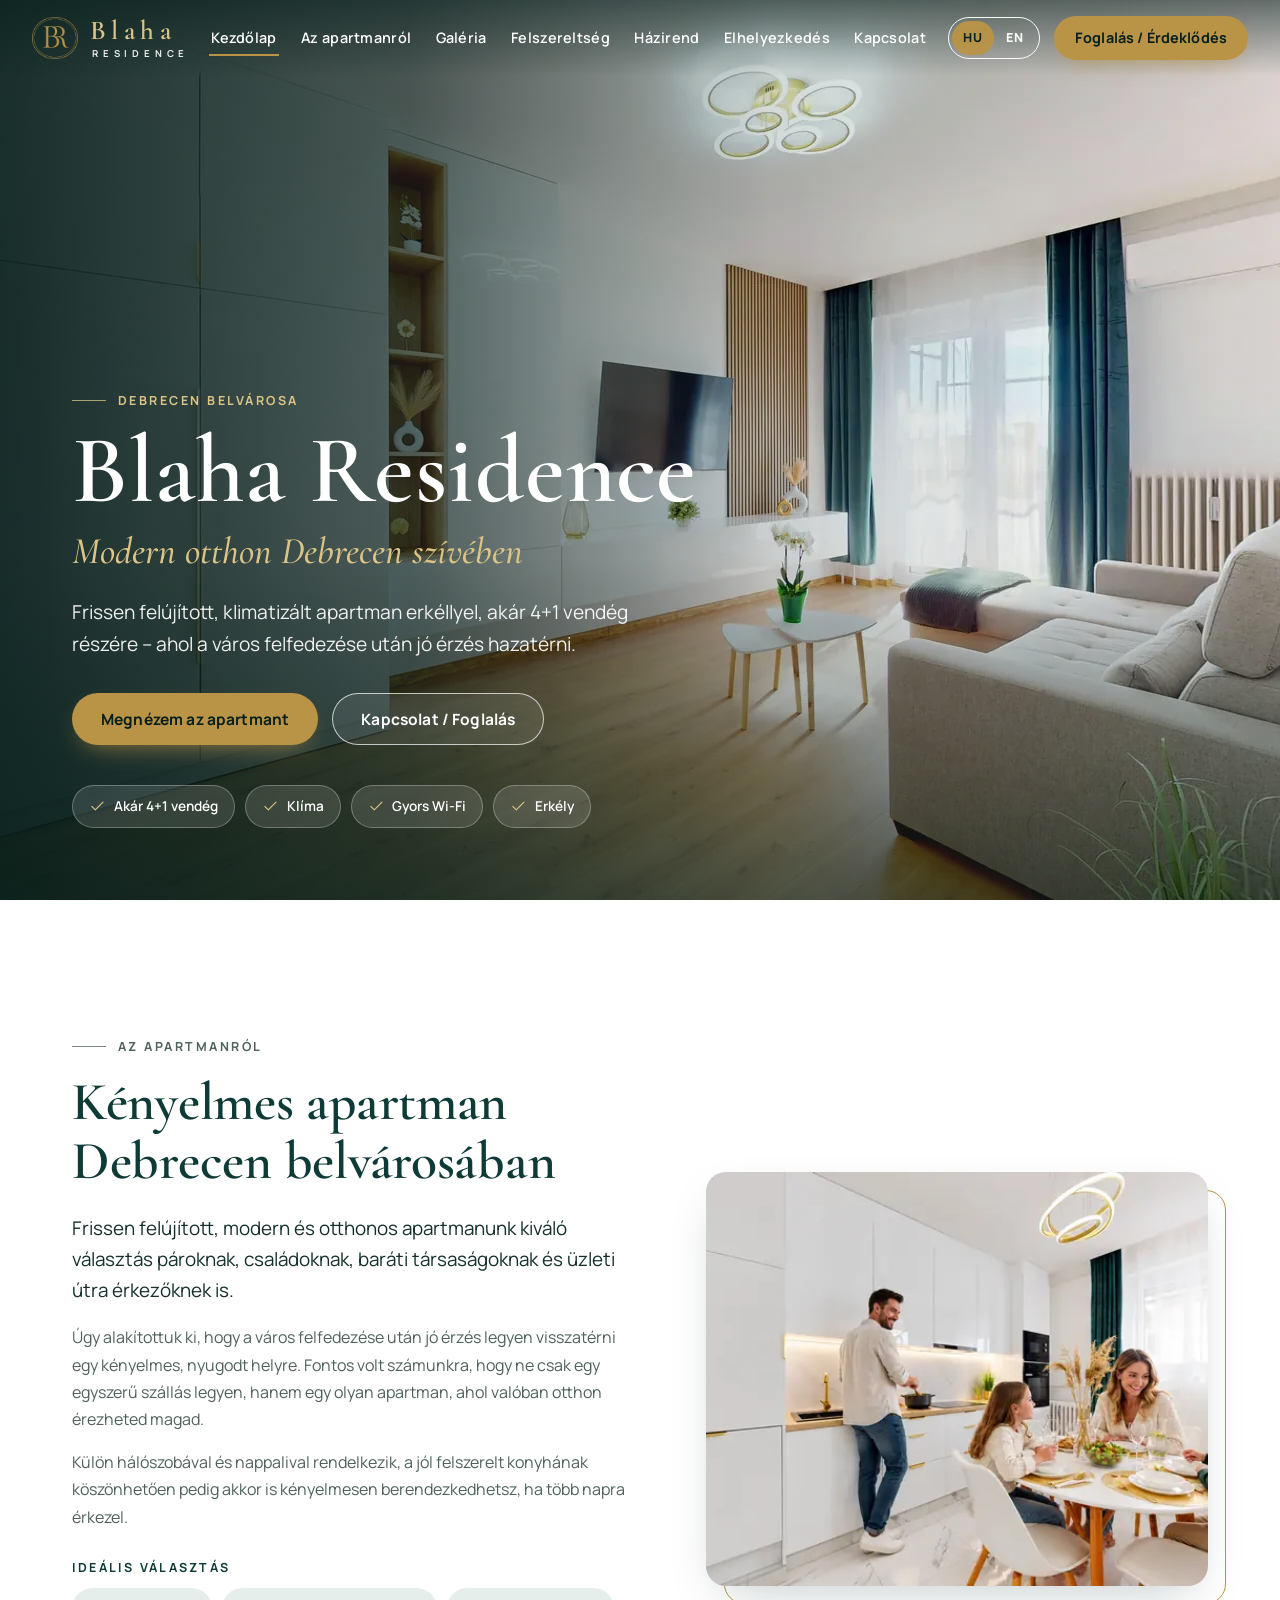
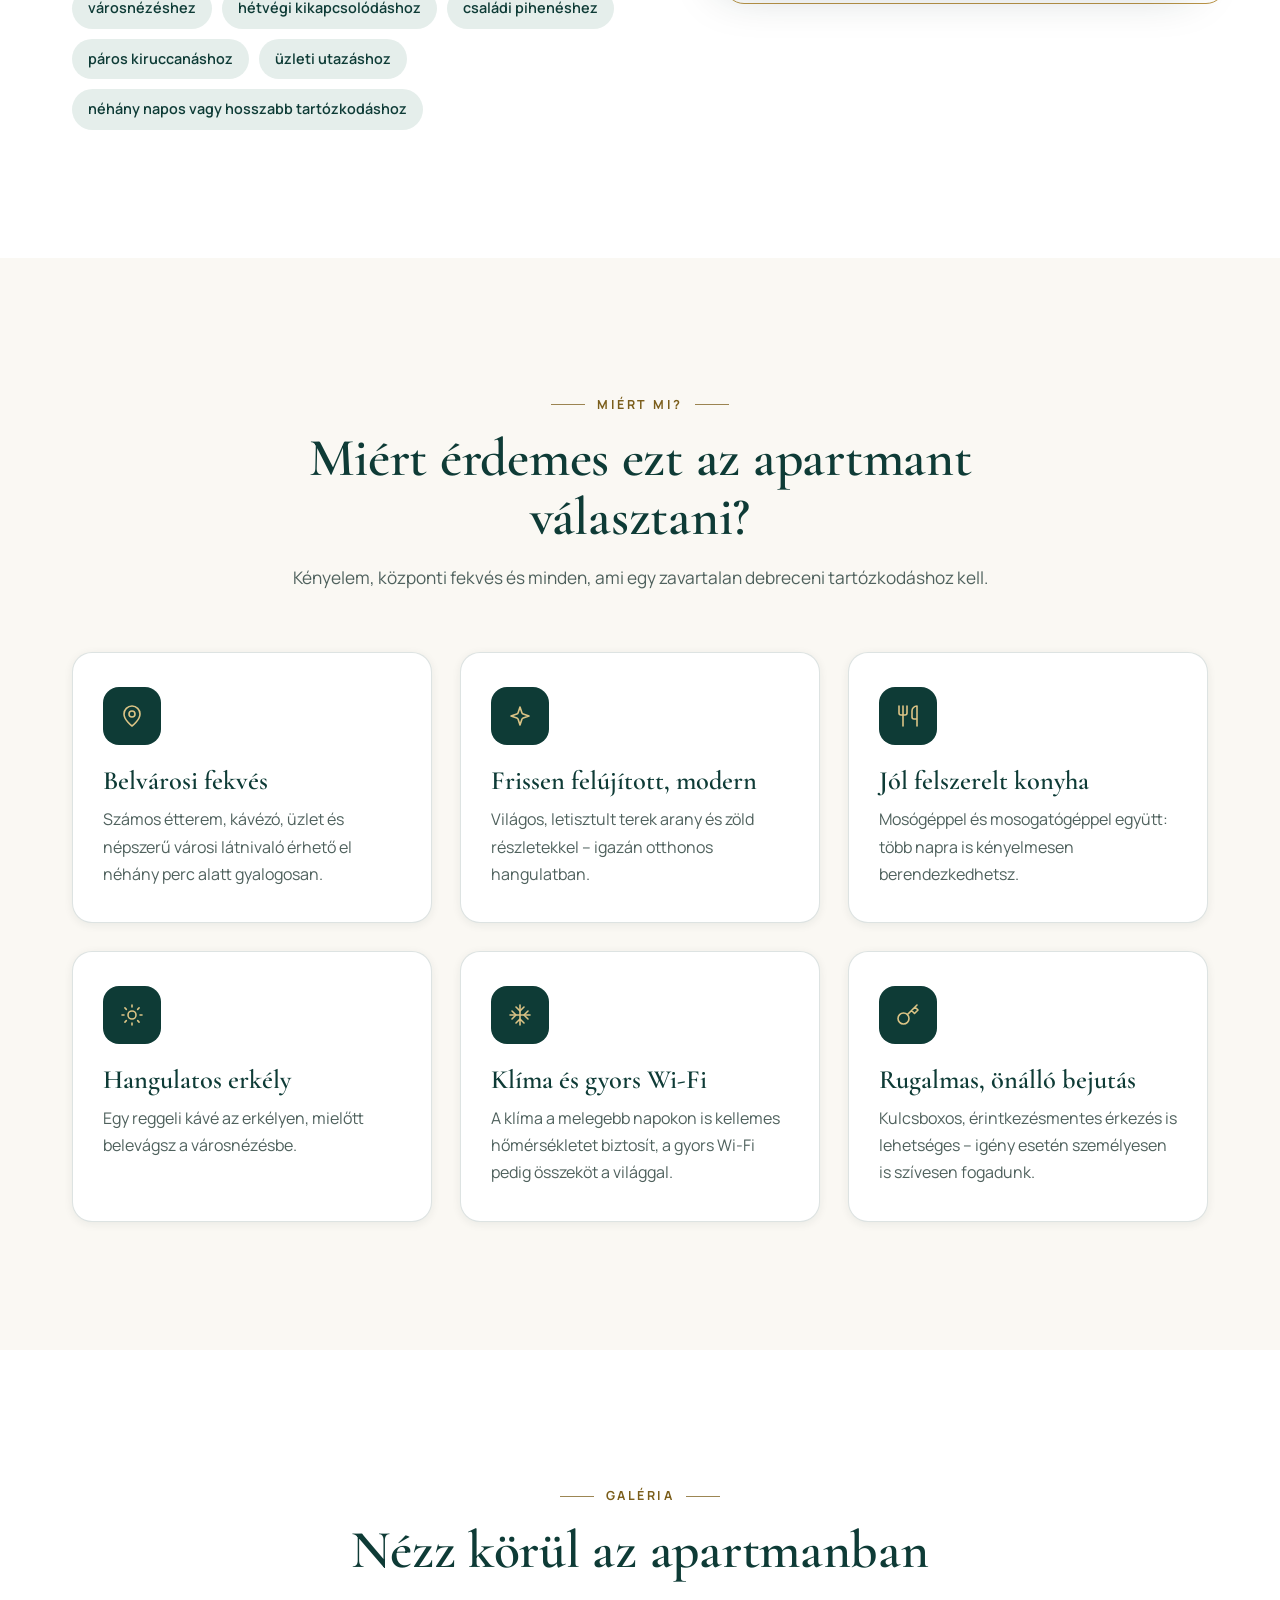
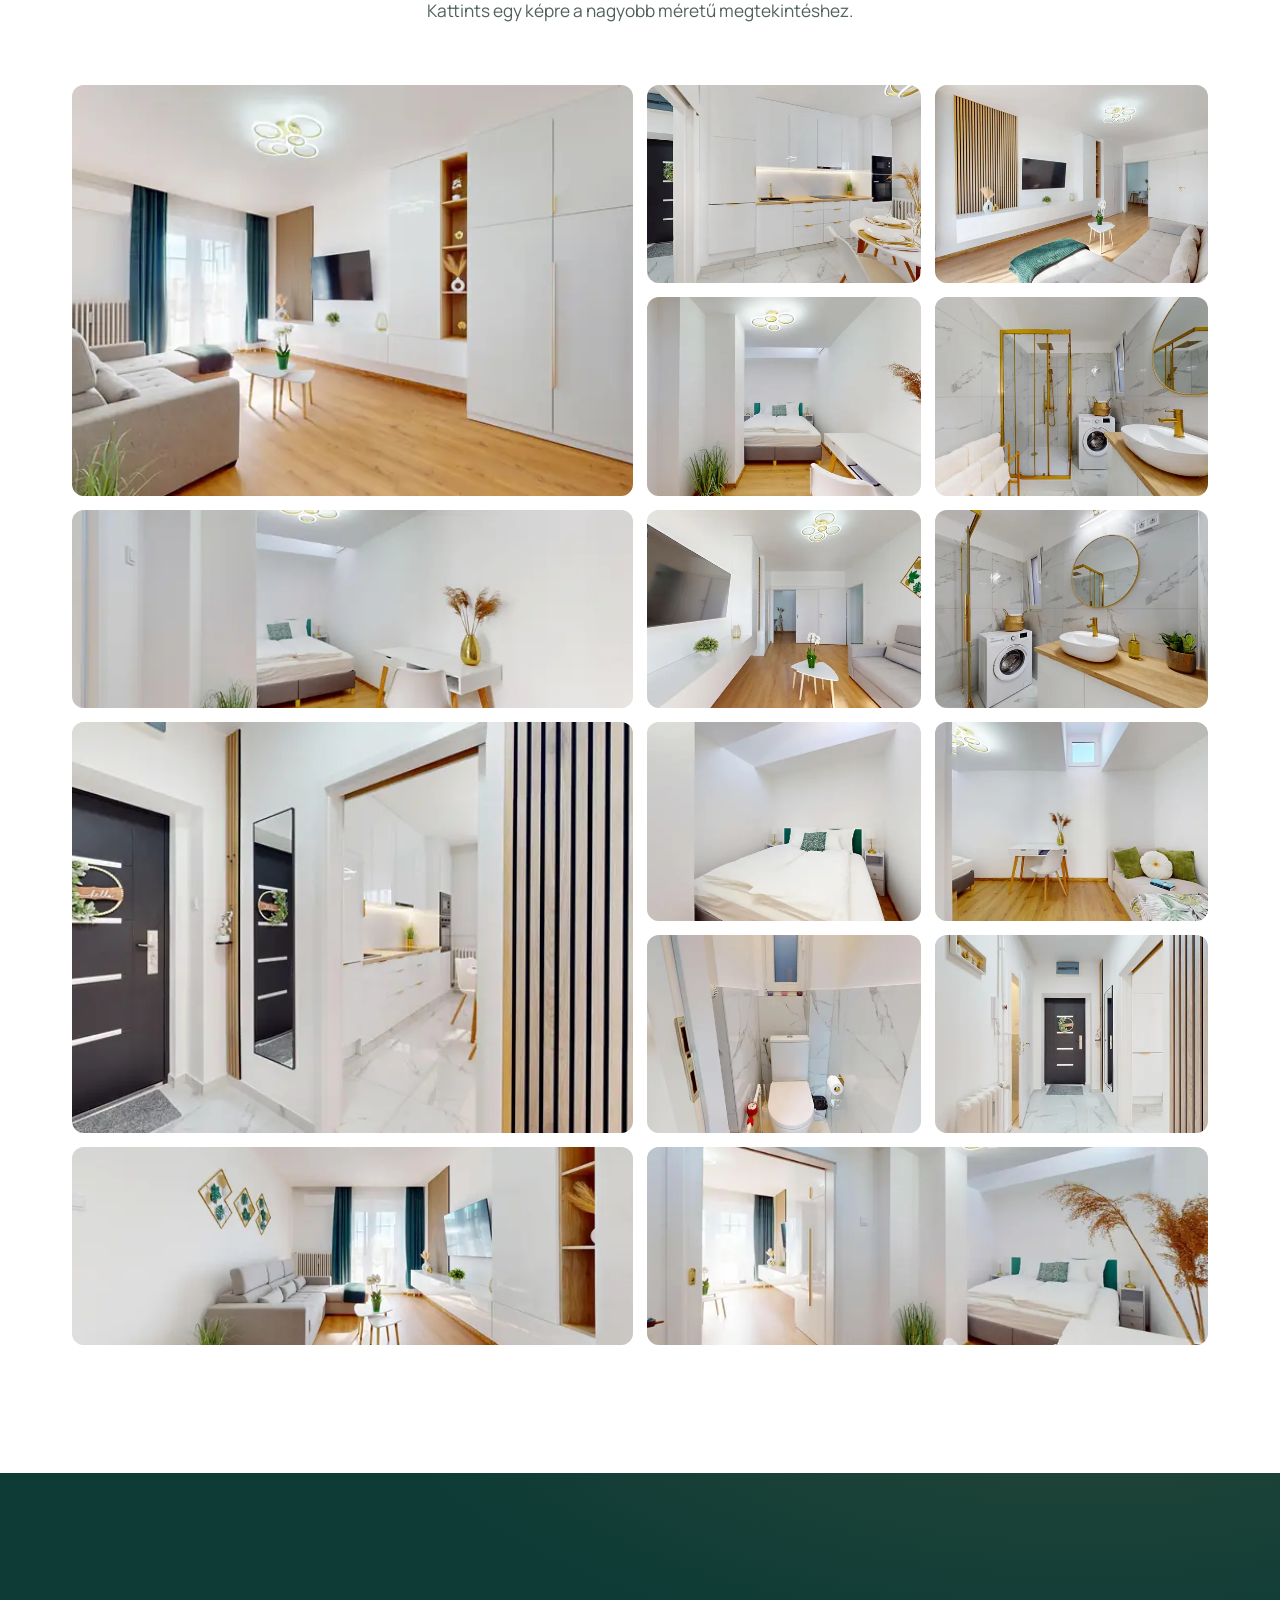
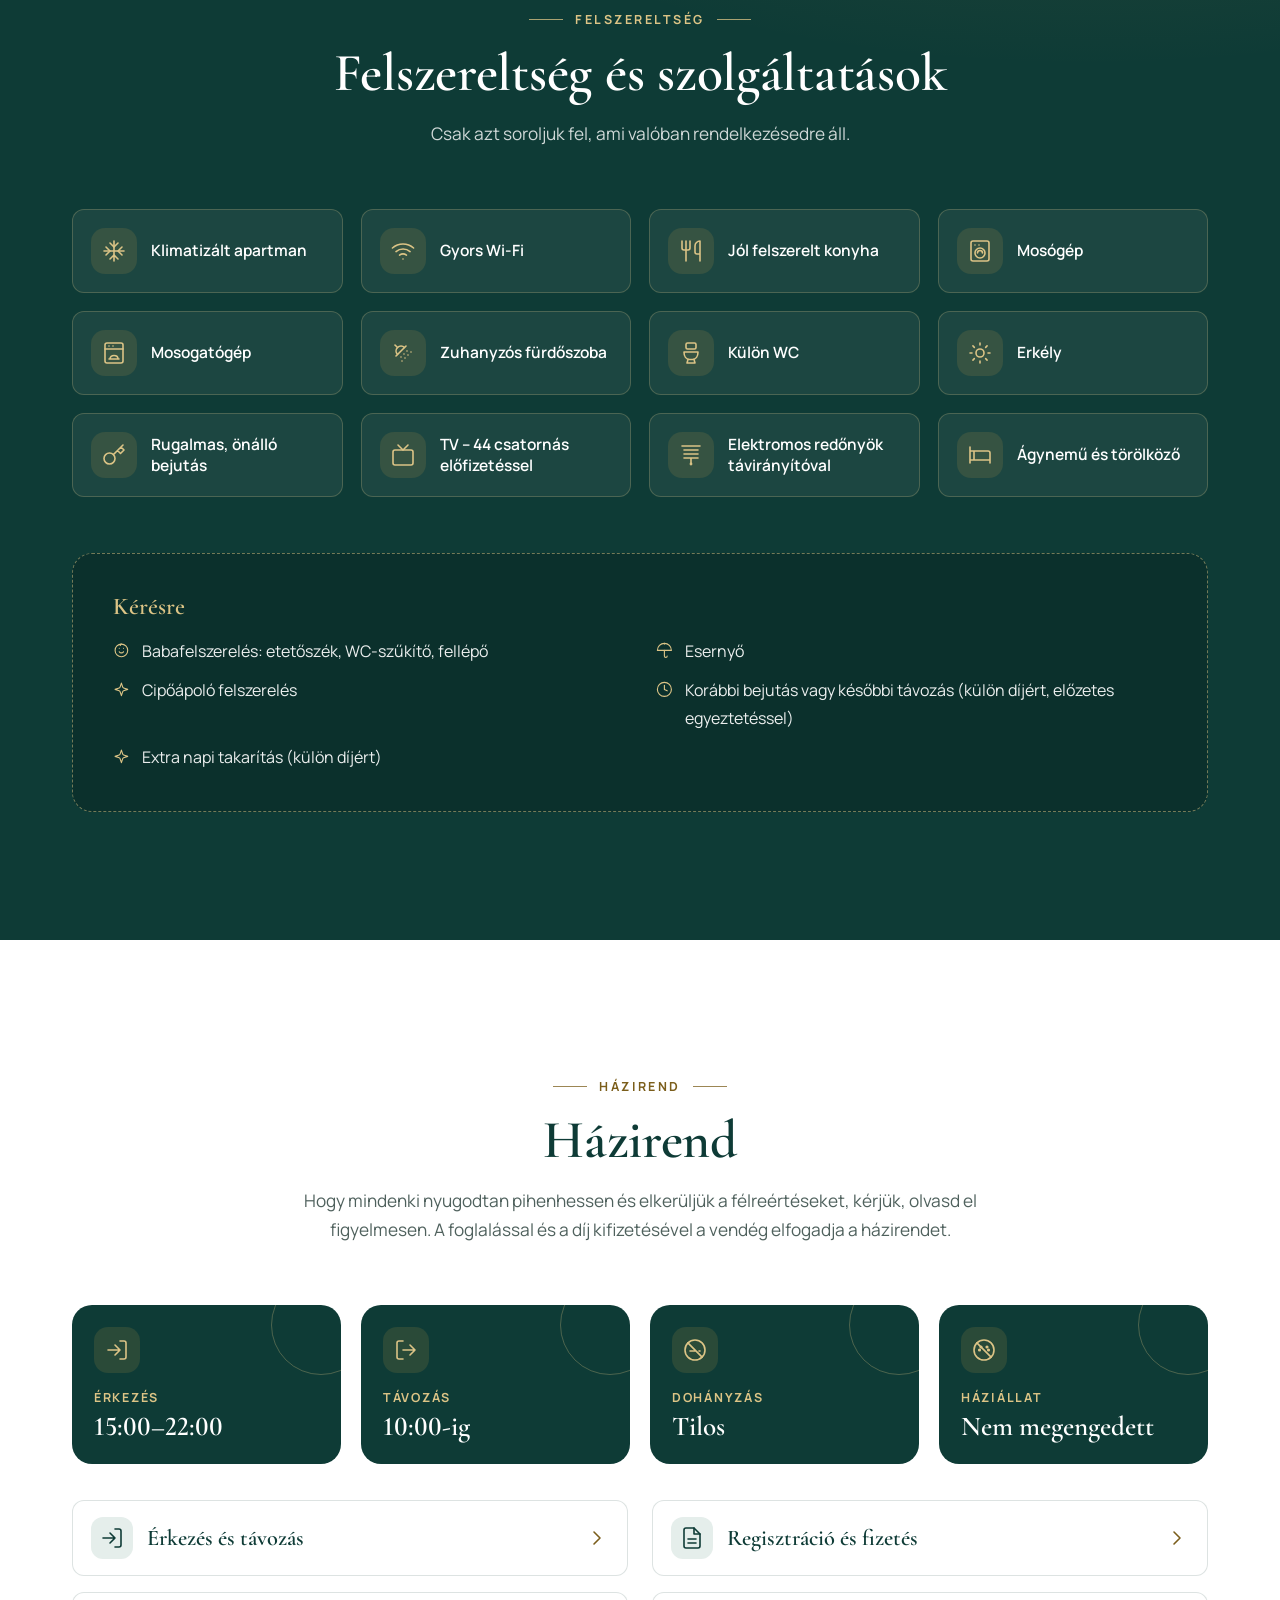
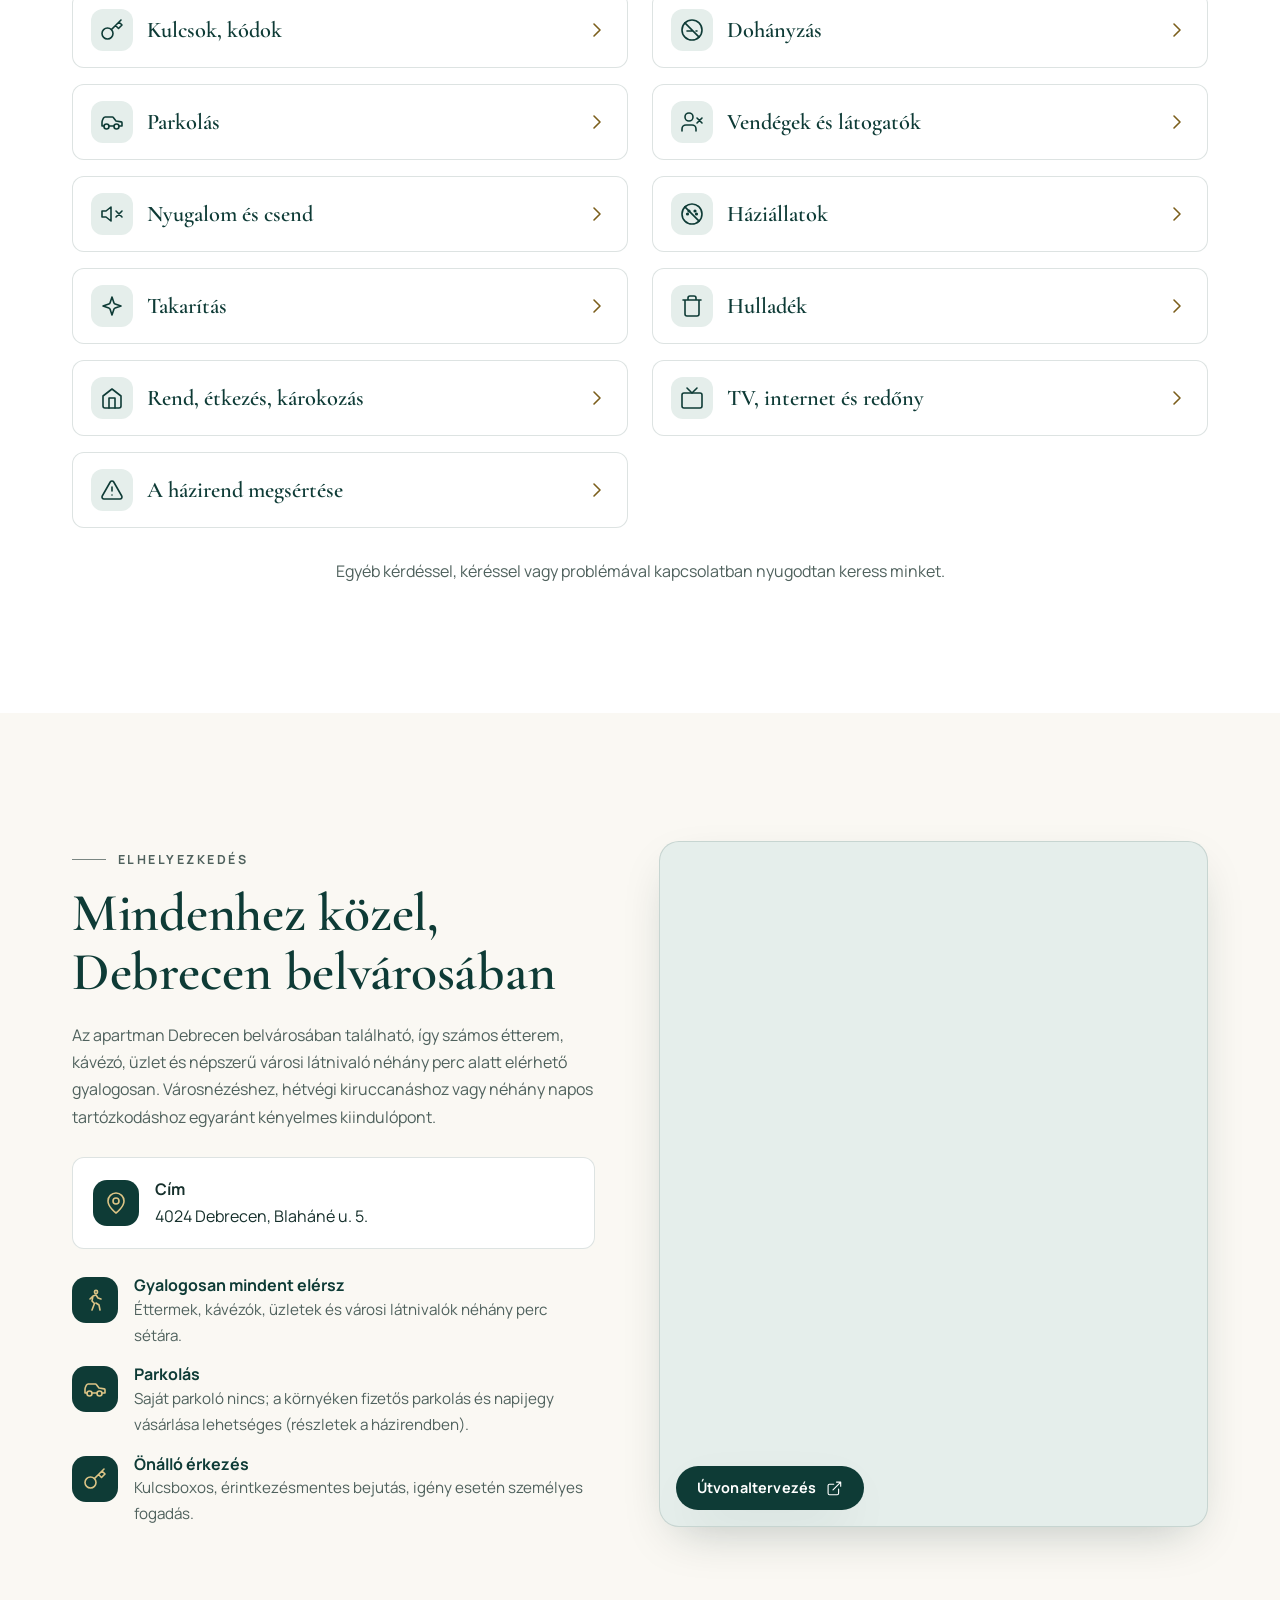
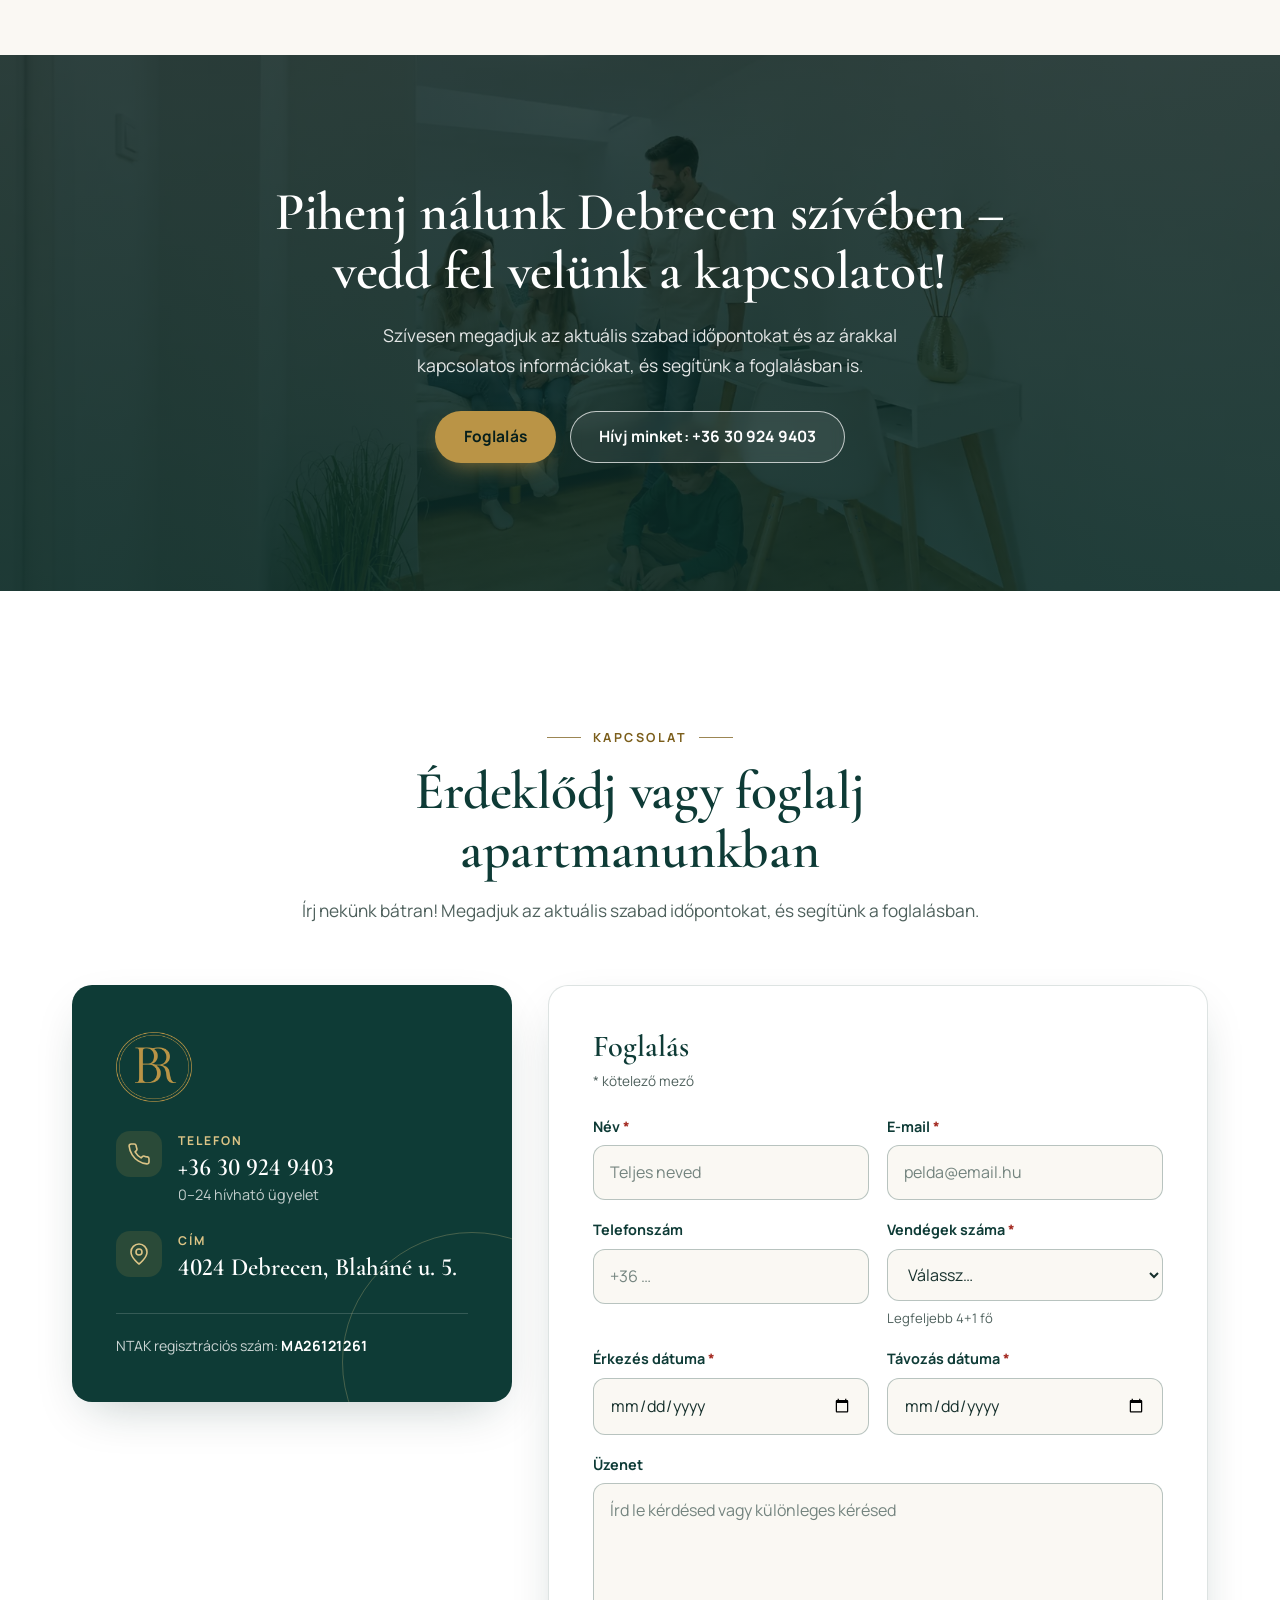
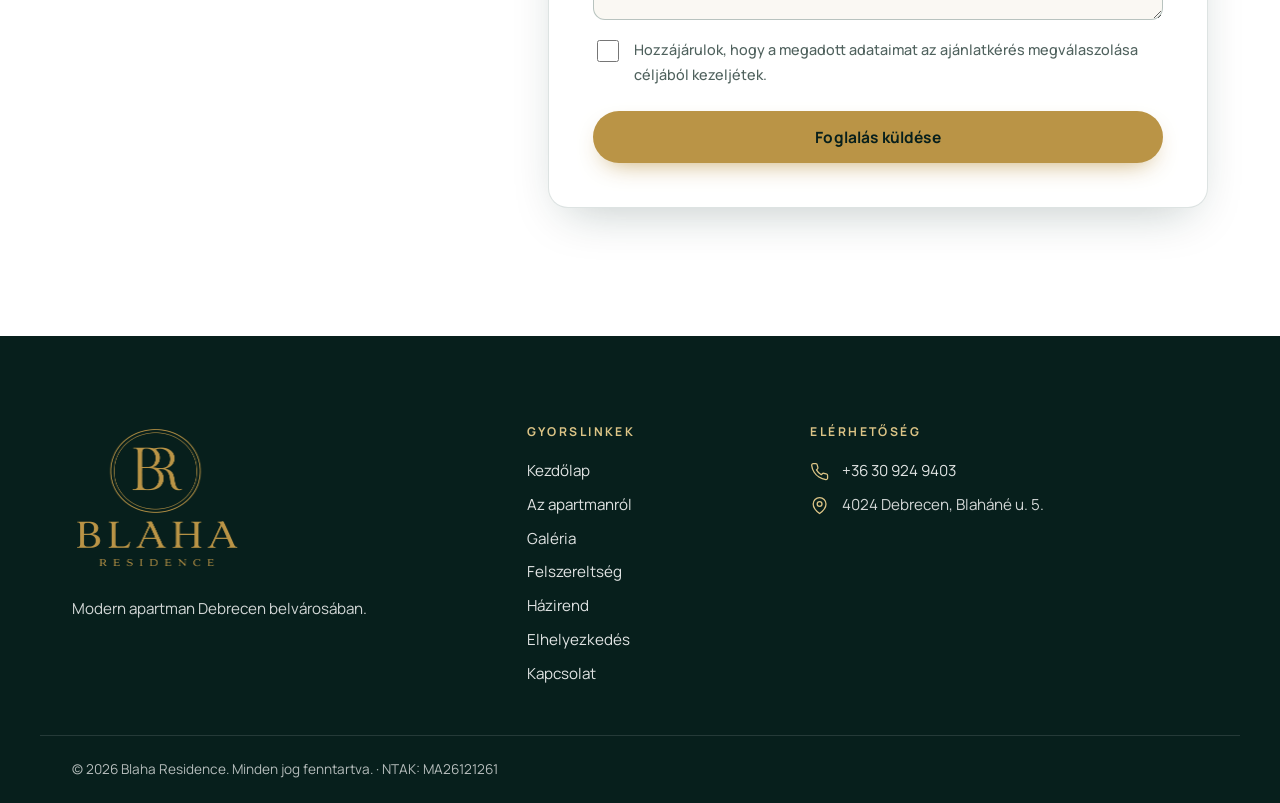
==== index.html @ 92b4d93b "Add files via upload" ====
<!doctype html>
<html lang="hu">
<head>
<meta charset="utf-8">
<meta name="viewport" content="width=device-width, initial-scale=1">
<title>Blaha Residence – Modern apartman Debrecen belvárosában</title>
<meta name="description" content="Frissen felújított, klimatizált apartman Debrecen belvárosában erkéllyel, gyors Wi-Fi-vel és jól felszerelt konyhával, akár 4+1 vendég részére. Kérj ajánlatot!">
<meta name="theme-color" content="#0E3B36">
<meta property="og:type" content="website">
<meta property="og:site_name" content="Blaha Residence">
<meta property="og:title" content="Blaha Residence – Modern apartman Debrecen belvárosában">
<meta property="og:description" content="Frissen felújított, klimatizált apartman Debrecen belvárosában erkéllyel, gyors Wi-Fi-vel és jól felszerelt konyhával, akár 4+1 vendég részére. Kérj ajánlatot!">
<meta property="og:locale" content="hu_HU">
<meta name="twitter:card" content="summary_large_image">
<meta name="twitter:title" content="Blaha Residence – Modern apartman Debrecen belvárosában">
<meta name="twitter:description" content="Frissen felújított, klimatizált apartman Debrecen belvárosában erkéllyel, gyors Wi-Fi-vel és jól felszerelt konyhával, akár 4+1 vendég részére. Kérj ajánlatot!">

<link rel="icon" href="favicon-32.png" sizes="32x32" type="image/png">
<link rel="apple-touch-icon" href="apple-touch-icon.png">
<link rel="preload" href="assets/fonts/manrope-latin-wght-normal.woff2" as="font" type="font/woff2" crossorigin>
<link rel="preload" href="assets/fonts/cormorant-garamond-latin-600-normal.woff2" as="font" type="font/woff2" crossorigin>
<link rel="preload" as="image" href="assets/img/hero-1600.webp" imagesrcset="assets/img/hero-800.webp 800w, assets/img/hero-1600.webp 1600w, assets/img/hero-2560.webp 2560w" imagesizes="100vw" fetchpriority="high">
<link rel="stylesheet" href="assets/css/styles.css">
<script>document.documentElement.classList.add('js');</script>
<script type="application/ld+json">{"@context": "https://schema.org", "@type": "LodgingBusiness", "name": "Blaha Residence", "description": "Frissen felújított, modern apartman Debrecen belvárosában, külön hálószobával és nappalival, akár 4+1 vendég részére.", "telephone": "+36309249403", "address": {"@type": "PostalAddress", "streetAddress": "Blaháné u. 5.", "postalCode": "4024", "addressLocality": "Debrecen", "addressCountry": "HU"}, "checkinTime": "15:00", "checkoutTime": "10:00", "petsAllowed": false, "identifier": "MA26121261", "amenityFeature": [{"@type": "LocationFeatureSpecification", "name": "Klíma", "value": true}, {"@type": "LocationFeatureSpecification", "name": "Wi-Fi", "value": true}, {"@type": "LocationFeatureSpecification", "name": "Konyha", "value": true}, {"@type": "LocationFeatureSpecification", "name": "Mosógép", "value": true}, {"@type": "LocationFeatureSpecification", "name": "Mosogatógép", "value": true}, {"@type": "LocationFeatureSpecification", "name": "Erkély", "value": true}]}</script>
</head>
<body>
<svg xmlns="http://www.w3.org/2000/svg" width="0" height="0" style="position:absolute" aria-hidden="true" focusable="false"><defs><symbol id="i-pin" viewBox="0 0 24 24" fill="none" stroke="currentColor" stroke-width="1.6" stroke-linecap="round" stroke-linejoin="round"><path d="M20 10c0 6-8 12-8 12S4 16 4 10a8 8 0 0 1 16 0Z"/><circle cx="12" cy="10" r="3"/></symbol><symbol id="i-phone" viewBox="0 0 24 24" fill="none" stroke="currentColor" stroke-width="1.6" stroke-linecap="round" stroke-linejoin="round"><path d="M22 16.92v3a2 2 0 0 1-2.18 2 19.8 19.8 0 0 1-8.63-3.07 19.5 19.5 0 0 1-6-6A19.8 19.8 0 0 1 2.12 4.18 2 2 0 0 1 4.11 2h3a2 2 0 0 1 2 1.72c.13.96.36 1.9.7 2.81a2 2 0 0 1-.45 2.11L8.09 9.91a16 16 0 0 0 6 6l1.27-1.27a2 2 0 0 1 2.11-.45c.91.34 1.85.57 2.81.7A2 2 0 0 1 22 16.92Z"/></symbol><symbol id="i-mail" viewBox="0 0 24 24" fill="none" stroke="currentColor" stroke-width="1.6" stroke-linecap="round" stroke-linejoin="round"><rect x="2" y="4" width="20" height="16" rx="2"/><path d="m22 7-10 7L2 7"/></symbol><symbol id="i-wifi" viewBox="0 0 24 24" fill="none" stroke="currentColor" stroke-width="1.6" stroke-linecap="round" stroke-linejoin="round"><path d="M5 12.55a11 11 0 0 1 14.08 0"/><path d="M1.42 9a16 16 0 0 1 21.16 0"/><path d="M8.53 16.11a6 6 0 0 1 6.95 0"/><path d="M12 20h.01"/></symbol><symbol id="i-snow" viewBox="0 0 24 24" fill="none" stroke="currentColor" stroke-width="1.6" stroke-linecap="round" stroke-linejoin="round"><path d="M2 12h20M12 2v20"/><path d="m20 16-4-4 4-4M4 8l4 4-4 4M16 4l-4 4-4-4M8 20l4-4 4 4"/></symbol><symbol id="i-key" viewBox="0 0 24 24" fill="none" stroke="currentColor" stroke-width="1.6" stroke-linecap="round" stroke-linejoin="round"><path d="m21 2-2 2m-7.61 7.61a5.5 5.5 0 1 1-7.78 7.78 5.5 5.5 0 0 1 7.78-7.78Zm0 0L15.5 7.5m0 0 3 3L22 7l-3-3m-3.5 3.5L19 4"/></symbol><symbol id="i-tv" viewBox="0 0 24 24" fill="none" stroke="currentColor" stroke-width="1.6" stroke-linecap="round" stroke-linejoin="round"><rect x="2" y="7" width="20" height="15" rx="2"/><path d="m17 2-5 5-5-5"/></symbol><symbol id="i-bed" viewBox="0 0 24 24" fill="none" stroke="currentColor" stroke-width="1.6" stroke-linecap="round" stroke-linejoin="round"><path d="M2 4v16M2 8h18a2 2 0 0 1 2 2v10M2 17h20M6 8v9"/></symbol><symbol id="i-shower" viewBox="0 0 24 24" fill="none" stroke="currentColor" stroke-width="1.6" stroke-linecap="round" stroke-linejoin="round"><path d="m4 4 2.5 2.5"/><path d="M13.5 6.5a4.95 4.95 0 0 0-7 7"/><path d="M15 5 5 15"/><path d="M14 17v.01M10 16v.01M13 13v.01M16 10v.01M11 20v.01M17 14v.01M20 11v.01"/></symbol><symbol id="i-washer" viewBox="0 0 24 24" fill="none" stroke="currentColor" stroke-width="1.6" stroke-linecap="round" stroke-linejoin="round"><rect x="3" y="2" width="18" height="20" rx="2"/><circle cx="12" cy="14" r="5"/><path d="M7 6h.01M11 6h.01M9.5 14a2.5 2.5 0 0 1 5 0"/></symbol><symbol id="i-dishwasher" viewBox="0 0 24 24" fill="none" stroke="currentColor" stroke-width="1.6" stroke-linecap="round" stroke-linejoin="round"><rect x="3" y="2" width="18" height="20" rx="2"/><path d="M3 8h18M7 5h.01M11 5h.01"/><path d="M8 18c0-2.2 1.8-3.5 4-3.5s4 1.3 4 3.5M7 18h10"/></symbol><symbol id="i-toilet" viewBox="0 0 24 24" fill="none" stroke="currentColor" stroke-width="1.6" stroke-linecap="round" stroke-linejoin="round"><rect x="7" y="2" width="10" height="6" rx="1.5"/><path d="M5 11h14c0 4.4-2.2 7.5-5.5 7.5h-3C7.2 18.5 5 15.4 5 11Z"/><path d="M9 18.5 8 22h8l-1-3.5"/></symbol><symbol id="i-sun" viewBox="0 0 24 24" fill="none" stroke="currentColor" stroke-width="1.6" stroke-linecap="round" stroke-linejoin="round"><circle cx="12" cy="12" r="4"/><path d="M12 2v2M12 20v2M4.93 4.93l1.41 1.41M17.66 17.66l1.41 1.41M2 12h2M20 12h2M6.34 17.66l-1.41 1.41M19.07 4.93l-1.41 1.41"/></symbol><symbol id="i-blinds" viewBox="0 0 24 24" fill="none" stroke="currentColor" stroke-width="1.6" stroke-linecap="round" stroke-linejoin="round"><path d="M3 3h18M5 7h14M5 11h14M5 15h14M12 15v5"/><circle cx="12" cy="21" r=".6"/></symbol><symbol id="i-sparkles" viewBox="0 0 24 24" fill="none" stroke="currentColor" stroke-width="1.6" stroke-linecap="round" stroke-linejoin="round"><path d="m12 3-1.9 5.8a2 2 0 0 1-1.3 1.3L3 12l5.8 1.9a2 2 0 0 1 1.3 1.3L12 21l1.9-5.8a2 2 0 0 1 1.3-1.3L21 12l-5.8-1.9a2 2 0 0 1-1.3-1.3Z"/></symbol><symbol id="i-utensils" viewBox="0 0 24 24" fill="none" stroke="currentColor" stroke-width="1.6" stroke-linecap="round" stroke-linejoin="round"><path d="M3 2v7a2 2 0 0 0 2 2h4a2 2 0 0 0 2-2V2M7 2v20M21 15V2a5 5 0 0 0-5 5v6a2 2 0 0 0 2 2h3Zm0 0v7"/></symbol><symbol id="i-baby" viewBox="0 0 24 24" fill="none" stroke="currentColor" stroke-width="1.6" stroke-linecap="round" stroke-linejoin="round"><circle cx="12" cy="12" r="9"/><path d="M9 9h.01M15 9h.01M9 14c.8 1 1.8 1.5 3 1.5s2.2-.5 3-1.5M12 3c-1.5 0-2 1-1.5 2"/></symbol><symbol id="i-umbrella" viewBox="0 0 24 24" fill="none" stroke="currentColor" stroke-width="1.6" stroke-linecap="round" stroke-linejoin="round"><path d="M22 12a10 10 0 0 0-20 0Z"/><path d="M12 12v8a2 2 0 0 0 4 0M12 2v1"/></symbol><symbol id="i-clock" viewBox="0 0 24 24" fill="none" stroke="currentColor" stroke-width="1.6" stroke-linecap="round" stroke-linejoin="round"><circle cx="12" cy="12" r="10"/><path d="M12 6v6l4 2"/></symbol><symbol id="i-login" viewBox="0 0 24 24" fill="none" stroke="currentColor" stroke-width="1.6" stroke-linecap="round" stroke-linejoin="round"><path d="M15 3h4a2 2 0 0 1 2 2v14a2 2 0 0 1-2 2h-4M10 17l5-5-5-5M15 12H3"/></symbol><symbol id="i-logout" viewBox="0 0 24 24" fill="none" stroke="currentColor" stroke-width="1.6" stroke-linecap="round" stroke-linejoin="round"><path d="M9 21H5a2 2 0 0 1-2-2V5a2 2 0 0 1 2-2h4M16 17l5-5-5-5M21 12H9"/></symbol><symbol id="i-nosmoke" viewBox="0 0 24 24" fill="none" stroke="currentColor" stroke-width="1.6" stroke-linecap="round" stroke-linejoin="round"><circle cx="12" cy="12" r="10"/><path d="m4.9 4.9 14.2 14.2M7 13h6M16 13h1"/></symbol><symbol id="i-nopets" viewBox="0 0 24 24" fill="none" stroke="currentColor" stroke-width="1.6" stroke-linecap="round" stroke-linejoin="round"><circle cx="12" cy="12" r="10"/><path d="m4.9 4.9 14.2 14.2"/><circle cx="9" cy="9" r=".8"/><circle cx="15" cy="9" r=".8"/><circle cx="7.5" cy="12" r=".8"/><circle cx="16.5" cy="12" r=".8"/></symbol><symbol id="i-car" viewBox="0 0 24 24" fill="none" stroke="currentColor" stroke-width="1.6" stroke-linecap="round" stroke-linejoin="round"><path d="M14 16H9m10 0h3v-3.15a1 1 0 0 0-.84-.99L16 11l-2.7-3.6a1 1 0 0 0-.8-.4H5.24a2 2 0 0 0-1.8 1.1l-.8 1.63A6 6 0 0 0 2 12.42V16h2"/><circle cx="6.5" cy="16.5" r="2.5"/><circle cx="16.5" cy="16.5" r="2.5"/></symbol><symbol id="i-usersx" viewBox="0 0 24 24" fill="none" stroke="currentColor" stroke-width="1.6" stroke-linecap="round" stroke-linejoin="round"><path d="M16 21v-2a4 4 0 0 0-4-4H6a4 4 0 0 0-4 4v2"/><circle cx="9" cy="7" r="4"/><path d="m17 8 5 5M22 8l-5 5"/></symbol><symbol id="i-quiet" viewBox="0 0 24 24" fill="none" stroke="currentColor" stroke-width="1.6" stroke-linecap="round" stroke-linejoin="round"><path d="M11 5 6 9H2v6h4l5 4V5Z"/><path d="m22 9-6 6M16 9l6 6"/></symbol><symbol id="i-trash" viewBox="0 0 24 24" fill="none" stroke="currentColor" stroke-width="1.6" stroke-linecap="round" stroke-linejoin="round"><path d="M3 6h18M19 6v14a2 2 0 0 1-2 2H7a2 2 0 0 1-2-2V6M8 6V4a2 2 0 0 1 2-2h4a2 2 0 0 1 2 2v2"/></symbol><symbol id="i-home" viewBox="0 0 24 24" fill="none" stroke="currentColor" stroke-width="1.6" stroke-linecap="round" stroke-linejoin="round"><path d="m3 10 9-7 9 7v10a2 2 0 0 1-2 2H5a2 2 0 0 1-2-2Z"/><path d="M9 22V12h6v10"/></symbol><symbol id="i-alert" viewBox="0 0 24 24" fill="none" stroke="currentColor" stroke-width="1.6" stroke-linecap="round" stroke-linejoin="round"><path d="m21.73 18-8-14a2 2 0 0 0-3.48 0l-8 14A2 2 0 0 0 4 21h16a2 2 0 0 0 1.73-3Z"/><path d="M12 9v4M12 17h.01"/></symbol><symbol id="i-file" viewBox="0 0 24 24" fill="none" stroke="currentColor" stroke-width="1.6" stroke-linecap="round" stroke-linejoin="round"><path d="M14 2H6a2 2 0 0 0-2 2v16a2 2 0 0 0 2 2h12a2 2 0 0 0 2-2V8Z"/><path d="M14 2v6h6M8 13h8M8 17h8"/></symbol><symbol id="i-walk" viewBox="0 0 24 24" fill="none" stroke="currentColor" stroke-width="1.6" stroke-linecap="round" stroke-linejoin="round"><circle cx="13" cy="4" r="1.6"/><path d="m9 22 2.5-6.5L9 13l1-5 3-1 2 3 3 1M13 15l3 2 1 5M10 8 7 11"/></symbol><symbol id="i-check" viewBox="0 0 24 24" fill="none" stroke="currentColor" stroke-width="1.6" stroke-linecap="round" stroke-linejoin="round"><path d="M20 6 9 17l-5-5"/></symbol><symbol id="i-chevron-left" viewBox="0 0 24 24" fill="none" stroke="currentColor" stroke-width="1.6" stroke-linecap="round" stroke-linejoin="round"><path d="m15 18-6-6 6-6"/></symbol><symbol id="i-chevron-right" viewBox="0 0 24 24" fill="none" stroke="currentColor" stroke-width="1.6" stroke-linecap="round" stroke-linejoin="round"><path d="m9 18 6-6-6-6"/></symbol><symbol id="i-close" viewBox="0 0 24 24" fill="none" stroke="currentColor" stroke-width="1.6" stroke-linecap="round" stroke-linejoin="round"><path d="M18 6 6 18M6 6l12 12"/></symbol><symbol id="i-menu" viewBox="0 0 24 24" fill="none" stroke="currentColor" stroke-width="1.6" stroke-linecap="round" stroke-linejoin="round"><path d="M4 7h16M4 12h16M4 17h16"/></symbol><symbol id="i-arrow-right" viewBox="0 0 24 24" fill="none" stroke="currentColor" stroke-width="1.6" stroke-linecap="round" stroke-linejoin="round"><path d="M5 12h14M13 6l6 6-6 6"/></symbol><symbol id="i-arrow-up" viewBox="0 0 24 24" fill="none" stroke="currentColor" stroke-width="1.6" stroke-linecap="round" stroke-linejoin="round"><path d="m18 15-6-6-6 6"/></symbol><symbol id="i-expand" viewBox="0 0 24 24" fill="none" stroke="currentColor" stroke-width="1.6" stroke-linecap="round" stroke-linejoin="round"><path d="M15 3h6v6M9 21H3v-6M21 3l-7 7M3 21l7-7"/></symbol><symbol id="i-external" viewBox="0 0 24 24" fill="none" stroke="currentColor" stroke-width="1.6" stroke-linecap="round" stroke-linejoin="round"><path d="M15 3h6v6M10 14 21 3M18 13v6a2 2 0 0 1-2 2H5a2 2 0 0 1-2-2V8a2 2 0 0 1 2-2h6"/></symbol><symbol id="i-facebook" viewBox="0 0 24 24" fill="none" stroke="currentColor" stroke-width="1.6" stroke-linecap="round" stroke-linejoin="round"><path d="M18 2h-3a5 5 0 0 0-5 5v3H7v4h3v8h4v-8h3l1-4h-4V7a1 1 0 0 1 1-1h3Z"/></symbol><symbol id="i-instagram" viewBox="0 0 24 24" fill="none" stroke="currentColor" stroke-width="1.6" stroke-linecap="round" stroke-linejoin="round"><rect x="2" y="2" width="20" height="20" rx="5"/><circle cx="12" cy="12" r="4"/><path d="M17.5 6.5h.01"/></symbol><symbol id="i-link" viewBox="0 0 24 24" fill="none" stroke="currentColor" stroke-width="1.6" stroke-linecap="round" stroke-linejoin="round"><path d="M10 13a5 5 0 0 0 7.54.54l3-3a5 5 0 0 0-7.07-7.07l-1.72 1.71M14 11a5 5 0 0 0-7.54-.54l-3 3a5 5 0 0 0 7.07 7.07l1.71-1.71"/></symbol></defs></svg>
<a class="skip-link" href="#main">Ugrás a tartalomra</a>

<header class="site-header" id="site-header">
  <div class="container header-inner">
    <a class="brand" href="#home" aria-label="Blaha Residence – Kezdőlap">
      <img src="assets/img/monogram-gold.png" width="256" height="256" alt="" class="brand-mark">
      <span class="brand-text"><span class="brand-name">Blaha</span><span class="brand-sub">Residence</span></span>
    </a>

    <nav class="main-nav" id="main-nav" aria-label="Főmenü">
      <ul><li><a href="#home" data-nav="home">Kezdőlap</a></li><li><a href="#about" data-nav="about">Az apartmanról</a></li><li><a href="#gallery" data-nav="gallery">Galéria</a></li><li><a href="#amenities" data-nav="amenities">Felszereltség</a></li><li><a href="#rules" data-nav="rules">Házirend</a></li><li><a href="#location" data-nav="location">Elhelyezkedés</a></li><li><a href="#contact" data-nav="contact">Kapcsolat</a></li></ul>
      <a class="btn btn-gold nav-cta-mobile" href="#contact">Foglalás / Érdeklődés</a>
    </nav>

    <div class="header-tools">
      <div class="lang-switch" role="group" aria-label="Nyelv választása">
        <a href="./" lang="hu" hreflang="hu" data-lang="hu" aria-current="true" title="Magyar">HU</a>
        <a href="en/" lang="en" hreflang="en" data-lang="en"  title="English">EN</a>
      </div>
      <a class="btn btn-gold btn-sm header-cta" href="#contact">Foglalás / Érdeklődés</a>
      <button class="menu-toggle" type="button" aria-expanded="false" aria-controls="main-nav" data-open="Menü megnyitása" data-close="Menü bezárása" aria-label="Menü megnyitása">
        <span class="menu-ico menu-ico-open"><svg class="icon" width="24" height="24" viewBox="0 0 24 24" aria-hidden="true" focusable="false"><use href="#i-menu"/></svg></span><span class="menu-ico menu-ico-close"><svg class="icon" width="24" height="24" viewBox="0 0 24 24" aria-hidden="true" focusable="false"><use href="#i-close"/></svg></span>
      </button>
    </div>
  </div>
</header>

<main id="main">

<!-- HERO -->
<section class="hero" id="home" aria-labelledby="hero-title">
  <img class="hero-img" src="assets/img/hero-1600.webp"
       srcset="assets/img/hero-800.webp 800w, assets/img/hero-1600.webp 1600w, assets/img/hero-2560.webp 2560w"
       sizes="100vw" width="2560" height="1440" alt="Világos, modern nappali szürke ülősarokkal, falra szerelt TV-vel, mély zöld függönnyel és arany részletekkel" fetchpriority="high" decoding="async">
  <div class="hero-shade" aria-hidden="true"></div>
  <div class="container hero-inner">
    <p class="eyebrow eyebrow-light hero-a1">Debrecen belvárosa</p>
    <h1 id="hero-title" class="hero-a2"><span class="hero-title">Blaha Residence</span><span class="hero-tagline">Modern otthon Debrecen szívében</span></h1>
    <p class="hero-text hero-a3">Frissen felújított, klimatizált apartman erkéllyel, akár 4+1 vendég részére – ahol a város felfedezése után jó érzés hazatérni.</p>
    <div class="hero-actions hero-a4">
      <a class="btn btn-gold" href="#gallery">Megnézem az apartmant</a>
      <a class="btn btn-ghost" href="#contact">Kapcsolat / Foglalás</a>
    </div>
    <ul class="hero-chips hero-a5"><li><svg class="icon icon-sm" width="24" height="24" viewBox="0 0 24 24" aria-hidden="true" focusable="false"><use href="#i-check"/></svg><span>Akár 4+1 vendég</span></li><li><svg class="icon icon-sm" width="24" height="24" viewBox="0 0 24 24" aria-hidden="true" focusable="false"><use href="#i-check"/></svg><span>Klíma</span></li><li><svg class="icon icon-sm" width="24" height="24" viewBox="0 0 24 24" aria-hidden="true" focusable="false"><use href="#i-check"/></svg><span>Gyors Wi-Fi</span></li><li><svg class="icon icon-sm" width="24" height="24" viewBox="0 0 24 24" aria-hidden="true" focusable="false"><use href="#i-check"/></svg><span>Erkély</span></li></ul>
  </div>
</section>

<!-- ABOUT -->
<section class="section" id="about" aria-labelledby="about-title">
  <div class="container about-grid">
    <div class="about-text">
      <p class="eyebrow reveal">Az apartmanról</p>
      <h2 id="about-title" class="reveal">Kényelmes apartman Debrecen belvárosában</h2>
      <p class="lead reveal">Frissen felújított, modern és otthonos apartmanunk kiváló választás pároknak, családoknak, baráti társaságoknak és üzleti útra érkezőknek is.</p>
      <p class="reveal">Úgy alakítottuk ki, hogy a város felfedezése után jó érzés legyen visszatérni egy kényelmes, nyugodt helyre. Fontos volt számunkra, hogy ne csak egy egyszerű szállás legyen, hanem egy olyan apartman, ahol valóban otthon érezheted magad.</p>
      <p class="reveal">Külön hálószobával és nappalival rendelkezik, a jól felszerelt konyhának köszönhetően pedig akkor is kényelmesen berendezkedhetsz, ha több napra érkezel.</p>
      <h3 class="ideal-title reveal">Ideális választás</h3>
      <ul class="tags reveal"><li>városnézéshez</li><li>hétvégi kikapcsolódáshoz</li><li>családi pihenéshez</li><li>páros kiruccanáshoz</li><li>üzleti utazáshoz</li><li>néhány napos vagy hosszabb tartózkodáshoz</li></ul>
    </div>
    <figure class="about-photo reveal">
      <div class="photo-frame">
        <img src="assets/img/csalad-konyha-1200.webp" srcset="assets/img/csalad-konyha-700.webp 700w, assets/img/csalad-konyha-1200.webp 1200w" sizes="(min-width: 960px) 540px, 92vw" width="1200" height="675" alt="Egy család vacsorához teríti az asztalt a világos, arany és zöld részletekkel kialakított konyhában" loading="lazy" decoding="async">
      </div>
    </figure>
  </div>
</section>

<!-- WHY -->
<section class="section section-tint" id="why" aria-labelledby="why-title">
  <div class="container">
    <header class="section-head center">
      <p class="eyebrow reveal">Miért mi?</p>
      <h2 id="why-title" class="reveal">Miért érdemes ezt az apartmant választani?</h2>
      <p class="section-intro reveal">Kényelem, központi fekvés és minden, ami egy zavartalan debreceni tartózkodáshoz kell.</p>
    </header>
    <div class="cards"><article class="card reveal"><span class="card-icon"><svg class="icon" width="24" height="24" viewBox="0 0 24 24" aria-hidden="true" focusable="false"><use href="#i-pin"/></svg></span><h3>Belvárosi fekvés</h3><p>Számos étterem, kávézó, üzlet és népszerű városi látnivaló érhető el néhány perc alatt gyalogosan.</p></article><article class="card reveal"><span class="card-icon"><svg class="icon" width="24" height="24" viewBox="0 0 24 24" aria-hidden="true" focusable="false"><use href="#i-sparkles"/></svg></span><h3>Frissen felújított, modern</h3><p>Világos, letisztult terek arany és zöld részletekkel – igazán otthonos hangulatban.</p></article><article class="card reveal"><span class="card-icon"><svg class="icon" width="24" height="24" viewBox="0 0 24 24" aria-hidden="true" focusable="false"><use href="#i-utensils"/></svg></span><h3>Jól felszerelt konyha</h3><p>Mosógéppel és mosogatógéppel együtt: több napra is kényelmesen berendezkedhetsz.</p></article><article class="card reveal"><span class="card-icon"><svg class="icon" width="24" height="24" viewBox="0 0 24 24" aria-hidden="true" focusable="false"><use href="#i-sun"/></svg></span><h3>Hangulatos erkély</h3><p>Egy reggeli kávé az erkélyen, mielőtt belevágsz a városnézésbe.</p></article><article class="card reveal"><span class="card-icon"><svg class="icon" width="24" height="24" viewBox="0 0 24 24" aria-hidden="true" focusable="false"><use href="#i-snow"/></svg></span><h3>Klíma és gyors Wi-Fi</h3><p>A klíma a melegebb napokon is kellemes hőmérsékletet biztosít, a gyors Wi-Fi pedig összeköt a világgal.</p></article><article class="card reveal"><span class="card-icon"><svg class="icon" width="24" height="24" viewBox="0 0 24 24" aria-hidden="true" focusable="false"><use href="#i-key"/></svg></span><h3>Rugalmas, önálló bejutás</h3><p>Kulcsboxos, érintkezésmentes érkezés is lehetséges – igény esetén személyesen is szívesen fogadunk.</p></article></div>
  </div>
</section>

<!-- GALLERY -->
<section class="section" id="gallery" aria-labelledby="gallery-title">
  <div class="container">
    <header class="section-head center">
      <p class="eyebrow reveal">Galéria</p>
      <h2 id="gallery-title" class="reveal">Nézz körül az apartmanban</h2>
      <p class="section-intro reveal">Kattints egy képre a nagyobb méretű megtekintéshez.</p>
    </header>
    <ul class="gallery" id="gallery-grid"><li class="g-item g-big reveal"><button type="button" class="g-btn" data-index="0" data-full="assets/img/nappali-1-1600.webp" data-cap="Nappali" data-alt="Világos nappali szürke ülősarokkal, falra szerelt TV-vel és mély zöld függönnyel" aria-label="Kép megnyitása: Nappali (1/15)"><img src="assets/img/nappali-1-700.webp" srcset="assets/img/nappali-1-700.webp 700w, assets/img/nappali-1-1600.webp 1600w" sizes="(min-width: 1000px) 50vw, 100vw" width="700" height="394" alt="Világos nappali szürke ülősarokkal, falra szerelt TV-vel és mély zöld függönnyel" loading="lazy" decoding="async"><span class="g-cap">Nappali</span><span class="g-zoom"><svg class="icon icon-sm" width="24" height="24" viewBox="0 0 24 24" aria-hidden="true" focusable="false"><use href="#i-expand"/></svg></span></button></li><li class="g-item  reveal"><button type="button" class="g-btn" data-index="1" data-full="assets/img/konyha-etkezo-1600.webp" data-cap="Konyha és étkező" data-alt="Fehér, modern konyha és ovális étkezőasztal arany részletekkel" aria-label="Kép megnyitása: Konyha és étkező (2/15)"><img src="assets/img/konyha-etkezo-700.webp" srcset="assets/img/konyha-etkezo-700.webp 700w, assets/img/konyha-etkezo-1600.webp 1600w" sizes="(min-width: 1000px) 25vw, 50vw" width="700" height="394" alt="Fehér, modern konyha és ovális étkezőasztal arany részletekkel" loading="lazy" decoding="async"><span class="g-cap">Konyha és étkező</span><span class="g-zoom"><svg class="icon icon-sm" width="24" height="24" viewBox="0 0 24 24" aria-hidden="true" focusable="false"><use href="#i-expand"/></svg></span></button></li><li class="g-item  reveal"><button type="button" class="g-btn" data-index="2" data-full="assets/img/nappali-2-1600.webp" data-cap="Nappali – TV fal" data-alt="Fa lécekkel borított TV fal, szürke kanapé és zöld pléd a nappaliban" aria-label="Kép megnyitása: Nappali – TV fal (3/15)"><img src="assets/img/nappali-2-700.webp" srcset="assets/img/nappali-2-700.webp 700w, assets/img/nappali-2-1600.webp 1600w" sizes="(min-width: 1000px) 25vw, 50vw" width="700" height="394" alt="Fa lécekkel borított TV fal, szürke kanapé és zöld pléd a nappaliban" loading="lazy" decoding="async"><span class="g-cap">Nappali – TV fal</span><span class="g-zoom"><svg class="icon icon-sm" width="24" height="24" viewBox="0 0 24 24" aria-hidden="true" focusable="false"><use href="#i-expand"/></svg></span></button></li><li class="g-item  reveal"><button type="button" class="g-btn" data-index="3" data-full="assets/img/haloszoba-1-1600.webp" data-cap="Hálószoba" data-alt="Hálószoba ággyal, íróasztallal és dekoratív pampafűvel" aria-label="Kép megnyitása: Hálószoba (4/15)"><img src="assets/img/haloszoba-1-700.webp" srcset="assets/img/haloszoba-1-700.webp 700w, assets/img/haloszoba-1-1600.webp 1600w" sizes="(min-width: 1000px) 25vw, 50vw" width="700" height="394" alt="Hálószoba ággyal, íróasztallal és dekoratív pampafűvel" loading="lazy" decoding="async"><span class="g-cap">Hálószoba</span><span class="g-zoom"><svg class="icon icon-sm" width="24" height="24" viewBox="0 0 24 24" aria-hidden="true" focusable="false"><use href="#i-expand"/></svg></span></button></li><li class="g-item  reveal"><button type="button" class="g-btn" data-index="4" data-full="assets/img/furdo-1-1600.webp" data-cap="Fürdőszoba" data-alt="Fürdőszoba arany zuhanykabinnal, ovális mosdóval és kerek tükörrel" aria-label="Kép megnyitása: Fürdőszoba (5/15)"><img src="assets/img/furdo-1-700.webp" srcset="assets/img/furdo-1-700.webp 700w, assets/img/furdo-1-1600.webp 1600w" sizes="(min-width: 1000px) 25vw, 50vw" width="700" height="394" alt="Fürdőszoba arany zuhanykabinnal, ovális mosdóval és kerek tükörrel" loading="lazy" decoding="async"><span class="g-cap">Fürdőszoba</span><span class="g-zoom"><svg class="icon icon-sm" width="24" height="24" viewBox="0 0 24 24" aria-hidden="true" focusable="false"><use href="#i-expand"/></svg></span></button></li><li class="g-item g-wide reveal"><button type="button" class="g-btn" data-index="5" data-full="assets/img/haloszoba-2-1600.webp" data-cap="Hálószoba – íróasztallal" data-alt="Hálószoba részlet íróasztallal, székkel és ágyakkal" aria-label="Kép megnyitása: Hálószoba – íróasztallal (6/15)"><img src="assets/img/haloszoba-2-700.webp" srcset="assets/img/haloszoba-2-700.webp 700w, assets/img/haloszoba-2-1600.webp 1600w" sizes="(min-width: 1000px) 50vw, 100vw" width="700" height="394" alt="Hálószoba részlet íróasztallal, székkel és ágyakkal" loading="lazy" decoding="async"><span class="g-cap">Hálószoba – íróasztallal</span><span class="g-zoom"><svg class="icon icon-sm" width="24" height="24" viewBox="0 0 24 24" aria-hidden="true" focusable="false"><use href="#i-expand"/></svg></span></button></li><li class="g-item  reveal"><button type="button" class="g-btn" data-index="6" data-full="assets/img/nappali-3-1600.webp" data-cap="Nappali" data-alt="Nappali ülősarokkal, dohányzóasztallal és falra szerelt TV-vel" aria-label="Kép megnyitása: Nappali (7/15)"><img src="assets/img/nappali-3-700.webp" srcset="assets/img/nappali-3-700.webp 700w, assets/img/nappali-3-1600.webp 1600w" sizes="(min-width: 1000px) 25vw, 50vw" width="700" height="394" alt="Nappali ülősarokkal, dohányzóasztallal és falra szerelt TV-vel" loading="lazy" decoding="async"><span class="g-cap">Nappali</span><span class="g-zoom"><svg class="icon icon-sm" width="24" height="24" viewBox="0 0 24 24" aria-hidden="true" focusable="false"><use href="#i-expand"/></svg></span></button></li><li class="g-item  reveal"><button type="button" class="g-btn" data-index="7" data-full="assets/img/furdo-2-1600.webp" data-cap="Fürdőszoba" data-alt="Fürdőszoba mosógéppel, arany részletes zuhanyzóval és fa pultos mosdóval" aria-label="Kép megnyitása: Fürdőszoba (8/15)"><img src="assets/img/furdo-2-700.webp" srcset="assets/img/furdo-2-700.webp 700w, assets/img/furdo-2-1600.webp 1600w" sizes="(min-width: 1000px) 25vw, 50vw" width="700" height="394" alt="Fürdőszoba mosógéppel, arany részletes zuhanyzóval és fa pultos mosdóval" loading="lazy" decoding="async"><span class="g-cap">Fürdőszoba</span><span class="g-zoom"><svg class="icon icon-sm" width="24" height="24" viewBox="0 0 24 24" aria-hidden="true" focusable="false"><use href="#i-expand"/></svg></span></button></li><li class="g-item g-big reveal"><button type="button" class="g-btn" data-index="8" data-full="assets/img/eloter-1600.webp" data-cap="Bejárat és konyha" data-alt="Bejárati ajtó az előtérben, mellette a konyha bejárata" aria-label="Kép megnyitása: Bejárat és konyha (9/15)"><img src="assets/img/eloter-700.webp" srcset="assets/img/eloter-700.webp 700w, assets/img/eloter-1600.webp 1600w" sizes="(min-width: 1000px) 50vw, 100vw" width="700" height="394" alt="Bejárati ajtó az előtérben, mellette a konyha bejárata" loading="lazy" decoding="async"><span class="g-cap">Bejárat és konyha</span><span class="g-zoom"><svg class="icon icon-sm" width="24" height="24" viewBox="0 0 24 24" aria-hidden="true" focusable="false"><use href="#i-expand"/></svg></span></button></li><li class="g-item  reveal"><button type="button" class="g-btn" data-index="9" data-full="assets/img/haloszoba-3-1600.webp" data-cap="Hálószoba" data-alt="Hófehér ágynemű a hálószobában, zöld dekorpárnával" aria-label="Kép megnyitása: Hálószoba (10/15)"><img src="assets/img/haloszoba-3-700.webp" srcset="assets/img/haloszoba-3-700.webp 700w, assets/img/haloszoba-3-1600.webp 1600w" sizes="(min-width: 1000px) 25vw, 50vw" width="700" height="394" alt="Hófehér ágynemű a hálószobában, zöld dekorpárnával" loading="lazy" decoding="async"><span class="g-cap">Hálószoba</span><span class="g-zoom"><svg class="icon icon-sm" width="24" height="24" viewBox="0 0 24 24" aria-hidden="true" focusable="false"><use href="#i-expand"/></svg></span></button></li><li class="g-item  reveal"><button type="button" class="g-btn" data-index="10" data-full="assets/img/haloszoba-4-1600.webp" data-cap="Hálószoba" data-alt="Hálószoba íróasztallal és pihenősarokkal" aria-label="Kép megnyitása: Hálószoba (11/15)"><img src="assets/img/haloszoba-4-700.webp" srcset="assets/img/haloszoba-4-700.webp 700w, assets/img/haloszoba-4-1600.webp 1600w" sizes="(min-width: 1000px) 25vw, 50vw" width="700" height="394" alt="Hálószoba íróasztallal és pihenősarokkal" loading="lazy" decoding="async"><span class="g-cap">Hálószoba</span><span class="g-zoom"><svg class="icon icon-sm" width="24" height="24" viewBox="0 0 24 24" aria-hidden="true" focusable="false"><use href="#i-expand"/></svg></span></button></li><li class="g-item  reveal"><button type="button" class="g-btn" data-index="11" data-full="assets/img/wc-1600.webp" data-cap="Külön WC" data-alt="Világos, burkolt külön WC helyiség" aria-label="Kép megnyitása: Külön WC (12/15)"><img src="assets/img/wc-700.webp" srcset="assets/img/wc-700.webp 700w, assets/img/wc-1600.webp 1600w" sizes="(min-width: 1000px) 25vw, 50vw" width="700" height="394" alt="Világos, burkolt külön WC helyiség" loading="lazy" decoding="async"><span class="g-cap">Külön WC</span><span class="g-zoom"><svg class="icon icon-sm" width="24" height="24" viewBox="0 0 24 24" aria-hidden="true" focusable="false"><use href="#i-expand"/></svg></span></button></li><li class="g-item  reveal"><button type="button" class="g-btn" data-index="12" data-full="assets/img/eloter-2-1600.webp" data-cap="Előtér" data-alt="Világos előtér fa léces fallal és tükörrel" aria-label="Kép megnyitása: Előtér (13/15)"><img src="assets/img/eloter-2-700.webp" srcset="assets/img/eloter-2-700.webp 700w, assets/img/eloter-2-1600.webp 1600w" sizes="(min-width: 1000px) 25vw, 50vw" width="700" height="394" alt="Világos előtér fa léces fallal és tükörrel" loading="lazy" decoding="async"><span class="g-cap">Előtér</span><span class="g-zoom"><svg class="icon icon-sm" width="24" height="24" viewBox="0 0 24 24" aria-hidden="true" focusable="false"><use href="#i-expand"/></svg></span></button></li><li class="g-item g-half reveal"><button type="button" class="g-btn" data-index="13" data-full="assets/img/nappali-4-1600.webp" data-cap="Nappali" data-alt="Napfényes nappali ülősarokkal és TV-vel" aria-label="Kép megnyitása: Nappali (14/15)"><img src="assets/img/nappali-4-700.webp" srcset="assets/img/nappali-4-700.webp 700w, assets/img/nappali-4-1600.webp 1600w" sizes="(min-width: 1000px) 50vw, 100vw" width="700" height="394" alt="Napfényes nappali ülősarokkal és TV-vel" loading="lazy" decoding="async"><span class="g-cap">Nappali</span><span class="g-zoom"><svg class="icon icon-sm" width="24" height="24" viewBox="0 0 24 24" aria-hidden="true" focusable="false"><use href="#i-expand"/></svg></span></button></li><li class="g-item g-half reveal"><button type="button" class="g-btn" data-index="14" data-full="assets/img/haloszoba-5-1600.webp" data-cap="Hálószoba" data-alt="Hálószoba nyitott tolóajtóval, mögötte a nappali" aria-label="Kép megnyitása: Hálószoba (15/15)"><img src="assets/img/haloszoba-5-700.webp" srcset="assets/img/haloszoba-5-700.webp 700w, assets/img/haloszoba-5-1600.webp 1600w" sizes="(min-width: 1000px) 50vw, 100vw" width="700" height="394" alt="Hálószoba nyitott tolóajtóval, mögötte a nappali" loading="lazy" decoding="async"><span class="g-cap">Hálószoba</span><span class="g-zoom"><svg class="icon icon-sm" width="24" height="24" viewBox="0 0 24 24" aria-hidden="true" focusable="false"><use href="#i-expand"/></svg></span></button></li></ul>
  </div>
</section>

<!-- AMENITIES -->
<section class="section section-dark" id="amenities" aria-labelledby="amenities-title">
  <div class="container">
    <header class="section-head center">
      <p class="eyebrow eyebrow-light reveal">Felszereltség</p>
      <h2 id="amenities-title" class="reveal">Felszereltség és szolgáltatások</h2>
      <p class="section-intro reveal">Csak azt soroljuk fel, ami valóban rendelkezésedre áll.</p>
    </header>
    <ul class="amenity-grid"><li class="reveal"><span class="am-icon"><svg class="icon" width="24" height="24" viewBox="0 0 24 24" aria-hidden="true" focusable="false"><use href="#i-snow"/></svg></span><span>Klimatizált apartman</span></li><li class="reveal"><span class="am-icon"><svg class="icon" width="24" height="24" viewBox="0 0 24 24" aria-hidden="true" focusable="false"><use href="#i-wifi"/></svg></span><span>Gyors Wi-Fi</span></li><li class="reveal"><span class="am-icon"><svg class="icon" width="24" height="24" viewBox="0 0 24 24" aria-hidden="true" focusable="false"><use href="#i-utensils"/></svg></span><span>Jól felszerelt konyha</span></li><li class="reveal"><span class="am-icon"><svg class="icon" width="24" height="24" viewBox="0 0 24 24" aria-hidden="true" focusable="false"><use href="#i-washer"/></svg></span><span>Mosógép</span></li><li class="reveal"><span class="am-icon"><svg class="icon" width="24" height="24" viewBox="0 0 24 24" aria-hidden="true" focusable="false"><use href="#i-dishwasher"/></svg></span><span>Mosogatógép</span></li><li class="reveal"><span class="am-icon"><svg class="icon" width="24" height="24" viewBox="0 0 24 24" aria-hidden="true" focusable="false"><use href="#i-shower"/></svg></span><span>Zuhanyzós fürdőszoba</span></li><li class="reveal"><span class="am-icon"><svg class="icon" width="24" height="24" viewBox="0 0 24 24" aria-hidden="true" focusable="false"><use href="#i-toilet"/></svg></span><span>Külön WC</span></li><li class="reveal"><span class="am-icon"><svg class="icon" width="24" height="24" viewBox="0 0 24 24" aria-hidden="true" focusable="false"><use href="#i-sun"/></svg></span><span>Erkély</span></li><li class="reveal"><span class="am-icon"><svg class="icon" width="24" height="24" viewBox="0 0 24 24" aria-hidden="true" focusable="false"><use href="#i-key"/></svg></span><span>Rugalmas, önálló bejutás</span></li><li class="reveal"><span class="am-icon"><svg class="icon" width="24" height="24" viewBox="0 0 24 24" aria-hidden="true" focusable="false"><use href="#i-tv"/></svg></span><span>TV – 44 csatornás előfizetéssel</span></li><li class="reveal"><span class="am-icon"><svg class="icon" width="24" height="24" viewBox="0 0 24 24" aria-hidden="true" focusable="false"><use href="#i-blinds"/></svg></span><span>Elektromos redőnyök távirányítóval</span></li><li class="reveal"><span class="am-icon"><svg class="icon" width="24" height="24" viewBox="0 0 24 24" aria-hidden="true" focusable="false"><use href="#i-bed"/></svg></span><span>Ágynemű és törölköző</span></li></ul>
    <div class="on-request reveal">
      <h3>Kérésre</h3>
      <ul><li><svg class="icon icon-sm" width="24" height="24" viewBox="0 0 24 24" aria-hidden="true" focusable="false"><use href="#i-baby"/></svg><span>Babafelszerelés: etetőszék, WC-szűkítő, fellépő</span></li><li><svg class="icon icon-sm" width="24" height="24" viewBox="0 0 24 24" aria-hidden="true" focusable="false"><use href="#i-umbrella"/></svg><span>Esernyő</span></li><li><svg class="icon icon-sm" width="24" height="24" viewBox="0 0 24 24" aria-hidden="true" focusable="false"><use href="#i-sparkles"/></svg><span>Cipőápoló felszerelés</span></li><li><svg class="icon icon-sm" width="24" height="24" viewBox="0 0 24 24" aria-hidden="true" focusable="false"><use href="#i-clock"/></svg><span>Korábbi bejutás vagy későbbi távozás (külön díjért, előzetes egyeztetéssel)</span></li><li><svg class="icon icon-sm" width="24" height="24" viewBox="0 0 24 24" aria-hidden="true" focusable="false"><use href="#i-sparkles"/></svg><span>Extra napi takarítás (külön díjért)</span></li></ul>
    </div>
  </div>
</section>

<!-- HOUSE RULES -->
<section class="section" id="rules" aria-labelledby="rules-title">
  <div class="container">
    <header class="section-head center">
      <p class="eyebrow reveal">Házirend</p>
      <h2 id="rules-title" class="reveal">Házirend</h2>
      <p class="section-intro reveal">Hogy mindenki nyugodtan pihenhessen és elkerüljük a félreértéseket, kérjük, olvasd el figyelmesen. A foglalással és a díj kifizetésével a vendég elfogadja a házirendet.</p>
    </header>
    <ul class="facts reveal"><li><span class="am-icon"><svg class="icon" width="24" height="24" viewBox="0 0 24 24" aria-hidden="true" focusable="false"><use href="#i-login"/></svg></span><span class="fact-label">Érkezés</span><strong>15:00–22:00</strong></li><li><span class="am-icon"><svg class="icon" width="24" height="24" viewBox="0 0 24 24" aria-hidden="true" focusable="false"><use href="#i-logout"/></svg></span><span class="fact-label">Távozás</span><strong>10:00-ig</strong></li><li><span class="am-icon"><svg class="icon" width="24" height="24" viewBox="0 0 24 24" aria-hidden="true" focusable="false"><use href="#i-nosmoke"/></svg></span><span class="fact-label">Dohányzás</span><strong>Tilos</strong></li><li><span class="am-icon"><svg class="icon" width="24" height="24" viewBox="0 0 24 24" aria-hidden="true" focusable="false"><use href="#i-nopets"/></svg></span><span class="fact-label">Háziállat</span><strong>Nem megengedett</strong></li></ul>
    <div class="rules-list"><details class="rule reveal"><summary><span class="rule-icon"><svg class="icon" width="24" height="24" viewBox="0 0 24 24" aria-hidden="true" focusable="false"><use href="#i-login"/></svg></span><span class="rule-title">Érkezés és távozás</span><svg class="icon icon-chev" width="24" height="24" viewBox="0 0 24 24" aria-hidden="true" focusable="false"><use href="#i-chevron-right"/></svg></summary><div class="rule-body"><p>Az apartman az érkezés napján 15:00-tól az elutazás napján 10:00-ig áll rendelkezésre. Érkezni 15:00 és 22:00 között lehet.</p><p>Külön díj ellenében, előzetes egyeztetéssel lehetőség van korábban beköltözni vagy tovább maradni.</p><p>Idő előtti elutazás esetén szállásdíjat nem térítünk vissza.</p></div></details><details class="rule reveal"><summary><span class="rule-icon"><svg class="icon" width="24" height="24" viewBox="0 0 24 24" aria-hidden="true" focusable="false"><use href="#i-file"/></svg></span><span class="rule-title">Regisztráció és fizetés</span><svg class="icon icon-chev" width="24" height="24" viewBox="0 0 24 24" aria-hidden="true" focusable="false"><use href="#i-chevron-right"/></svg></summary><div class="rule-body"><p>Érkezéskor vagy azt megelőzően (online vagy személyesen) a vendég átadja a személyes okmányait (útlevél vagy személyi igazolvány, lakcímkártya) az adatfelvételhez, és fizeti a helyszínen fizetendő díjat. Az apartmant csak a teljes részvételi díj kifizetése után lehet elfoglalni.</p><p>A vendégeket igény esetén személyesen fogadjuk, de lehetséges az érintkezésmentes érkezés is.</p></div></details><details class="rule reveal"><summary><span class="rule-icon"><svg class="icon" width="24" height="24" viewBox="0 0 24 24" aria-hidden="true" focusable="false"><use href="#i-key"/></svg></span><span class="rule-title">Kulcsok, kódok</span><svg class="icon icon-chev" width="24" height="24" viewBox="0 0 24 24" aria-hidden="true" focusable="false"><use href="#i-chevron-right"/></svg></summary><div class="rule-body"><p>Érkezéskor a vendégek megkapják a lépcsőházi ajtó kódját és a bejárati ajtó kulcsát, amely a lépcsőházban, az ajtó mellett lévő kulcsboxban található.</p><p>Távozáskor kérjük, a kulcsot tegyétek vissza a kulcsboxba, és az érkezéskor megadott kóddal zárjátok be. Elvesztés esetén kérjük, haladéktalanul jelezzétek – a kulcs árát, illetve a zárcserét a vendég téríti meg.</p></div></details><details class="rule reveal"><summary><span class="rule-icon"><svg class="icon" width="24" height="24" viewBox="0 0 24 24" aria-hidden="true" focusable="false"><use href="#i-nosmoke"/></svg></span><span class="rule-title">Dohányzás</span><svg class="icon icon-chev" width="24" height="24" viewBox="0 0 24 24" aria-hidden="true" focusable="false"><use href="#i-chevron-right"/></svg></summary><div class="rule-body"><p>A dohányzás szigorúan tilos az épületben és az apartmanban is – az erkélyen is.</p></div></details><details class="rule reveal"><summary><span class="rule-icon"><svg class="icon" width="24" height="24" viewBox="0 0 24 24" aria-hidden="true" focusable="false"><use href="#i-car"/></svg></span><span class="rule-title">Parkolás</span><svg class="icon icon-chev" width="24" height="24" viewBox="0 0 24 24" aria-hidden="true" focusable="false"><use href="#i-chevron-right"/></svg></summary><div class="rule-body"><p>Az apartmannak nincs saját parkolója. A ház előtt napközben (hétfő–péntek 8:00–18:00, szombat 8:00–14:00) a parkolás fizetős és legfeljebb 3 óra engedélyezett (piros zóna).</p><p>A közeli utcákban napijegy is vásárolható (utcától függően I. narancssárga vagy II. zöld zóna) – kérésre szívesen segítünk. <a href='https://netberlet.mininform.hu/debrecen_dvparking/napijegy/index?nj=1' target='_blank' rel='noopener noreferrer'>Napijegy vásárlása</a></p></div></details><details class="rule reveal"><summary><span class="rule-icon"><svg class="icon" width="24" height="24" viewBox="0 0 24 24" aria-hidden="true" focusable="false"><use href="#i-usersx"/></svg></span><span class="rule-title">Vendégek és látogatók</span><svg class="icon icon-chev" width="24" height="24" viewBox="0 0 24 24" aria-hidden="true" focusable="false"><use href="#i-chevron-right"/></svg></summary><div class="rule-body"><p>Csak azok tartózkodhatnak az apartmanban, akiknek az igazolványát bemutatták a szállásadónak, a foglaláskor megadott létszámban. Kérjük, foglaláskor minden vendéget tüntessetek fel, a gyermekeket is, életkortól függetlenül.</p><p>A szállásadó előzetes bejelentés nélkül ellenőrizheti, hogy a bejelentett létszámban tartózkodnak-e a vendégek. Látogatók fogadása tilos.</p></div></details><details class="rule reveal"><summary><span class="rule-icon"><svg class="icon" width="24" height="24" viewBox="0 0 24 24" aria-hidden="true" focusable="false"><use href="#i-quiet"/></svg></span><span class="rule-title">Nyugalom és csend</span><svg class="icon icon-chev" width="24" height="24" viewBox="0 0 24 24" aria-hidden="true" focusable="false"><use href="#i-chevron-right"/></svg></summary><div class="rule-body"><p>A szomszédokra való tekintettel kérjük, tartózkodjatok a zajos tevékenységtől, és a lépcsőházban csendesen közlekedjetek.</p><p>A társasház házirendje szerint hétfőtől szombatig 7:00–20:00 között, vasárnap pedig egész nap a zajos tevékenység csendháborításnak minősül. A társasház házirendjének megsértése jogi következményekkel járhat.</p></div></details><details class="rule reveal"><summary><span class="rule-icon"><svg class="icon" width="24" height="24" viewBox="0 0 24 24" aria-hidden="true" focusable="false"><use href="#i-nopets"/></svg></span><span class="rule-title">Háziállatok</span><svg class="icon icon-chev" width="24" height="24" viewBox="0 0 24 24" aria-hidden="true" focusable="false"><use href="#i-chevron-right"/></svg></summary><div class="rule-body"><p>Háziállatot hozni tilos. Kérjük, vegyétek komolyan a szabályt – allergiás vendégeink is vannak.</p></div></details><details class="rule reveal"><summary><span class="rule-icon"><svg class="icon" width="24" height="24" viewBox="0 0 24 24" aria-hidden="true" focusable="false"><use href="#i-sparkles"/></svg></span><span class="rule-title">Takarítás</span><svg class="icon icon-chev" width="24" height="24" viewBox="0 0 24 24" aria-hidden="true" focusable="false"><use href="#i-chevron-right"/></svg></summary><div class="rule-body"><p>Az érkezéskor fizetett tartózkodási díj tartalmazza a végső takarítást. Hosszabb tartózkodás esetén a 7. napon ismételt takarítás, ágynemű- és törölközőcsere történik.</p><p>Extra, napi takarítás további díj ellenében kérhető – az igényt kérjük előre jelezni.</p></div></details><details class="rule reveal"><summary><span class="rule-icon"><svg class="icon" width="24" height="24" viewBox="0 0 24 24" aria-hidden="true" focusable="false"><use href="#i-trash"/></svg></span><span class="rule-title">Hulladék</span><svg class="icon icon-chev" width="24" height="24" viewBox="0 0 24 24" aria-hidden="true" focusable="false"><use href="#i-chevron-right"/></svg></summary><div class="rule-body"><p>A konyhai mosogató alatt található a szemétgyűjtő edény. Kérjük, szelektíven gyűjtsétek a hulladékot: 1. vegyes hulladék, 2. papír, műanyag és fém doboz.</p><p>Távozáskor kérjük, a szemetet vigyétek le a lépcsőházi gyűjtőedényekbe (kék kuka – vegyes hulladék, sárga kuka – szelektív hulladék).</p></div></details><details class="rule reveal"><summary><span class="rule-icon"><svg class="icon" width="24" height="24" viewBox="0 0 24 24" aria-hidden="true" focusable="false"><use href="#i-home"/></svg></span><span class="rule-title">Rend, étkezés, károkozás</span><svg class="icon icon-chev" width="24" height="24" viewBox="0 0 24 24" aria-hidden="true" focusable="false"><use href="#i-chevron-right"/></svg></summary><div class="rule-body"><p>Kérjük, figyeljetek a rendre, óvjátok a berendezést, és ne vigyetek ki semmit az apartmanból. Étkezéshez a konyhát használjátok – a szobákban ne étkezzetek – és tartsátok tisztán.</p><p>A szálláson okozott kárt a károkozó vagy törvényes képviselője köteles megtéríteni.</p></div></details><details class="rule reveal"><summary><span class="rule-icon"><svg class="icon" width="24" height="24" viewBox="0 0 24 24" aria-hidden="true" focusable="false"><use href="#i-tv"/></svg></span><span class="rule-title">TV, internet és redőny</span><svg class="icon icon-chev" width="24" height="24" viewBox="0 0 24 24" aria-hidden="true" focusable="false"><use href="#i-chevron-right"/></svg></summary><div class="rule-body"><p>A TV-előfizetés 44 csatornát tartalmaz, az apartmanban Wi-Fi hozzáférés biztosított.</p><p>Az apartman elektromos redőnyökkel felszerelt, amelyeket a helyiségekben található távirányítóval lehet működtetni: a felfelé nyíl felhúzza, a lefelé nyíl leengedi.</p></div></details><details class="rule reveal"><summary><span class="rule-icon"><svg class="icon" width="24" height="24" viewBox="0 0 24 24" aria-hidden="true" focusable="false"><use href="#i-alert"/></svg></span><span class="rule-title">A házirend megsértése</span><svg class="icon icon-chev" width="24" height="24" viewBox="0 0 24 24" aria-hidden="true" focusable="false"><use href="#i-chevron-right"/></svg></summary><div class="rule-body"><p>A tulajdonosnak jogában áll lemondani a szállást, ha a vendég nem tartja be a házirendet. Ebben az esetben a fennmaradó foglalási díjat nem tudjuk visszafizetni.</p><p>A szállás igénybevételével a vendég elolvasta, megértette és elfogadta a házirendben foglaltakat.</p></div></details></div>
    <p class="rules-foot reveal">Egyéb kérdéssel, kéréssel vagy problémával kapcsolatban nyugodtan keress minket.</p>
  </div>
</section>

<!-- LOCATION -->
<section class="section section-tint" id="location" aria-labelledby="location-title">
  <div class="container location-grid">
    <div class="location-text">
      <p class="eyebrow reveal">Elhelyezkedés</p>
      <h2 id="location-title" class="reveal">Mindenhez közel, Debrecen belvárosában</h2>
      <p class="reveal">Az apartman Debrecen belvárosában található, így számos étterem, kávézó, üzlet és népszerű városi látnivaló néhány perc alatt elérhető gyalogosan. Városnézéshez, hétvégi kiruccanáshoz vagy néhány napos tartózkodáshoz egyaránt kényelmes kiindulópont.</p>
      <address class="addr reveal">
        <span class="am-icon"><svg class="icon" width="24" height="24" viewBox="0 0 24 24" aria-hidden="true" focusable="false"><use href="#i-pin"/></svg></span>
        <span><strong>Cím</strong><br>4024 Debrecen, Blaháné u. 5.</span>
      </address>
      <ul class="points reveal"><li><span class="am-icon"><svg class="icon" width="24" height="24" viewBox="0 0 24 24" aria-hidden="true" focusable="false"><use href="#i-walk"/></svg></span><div><h3>Gyalogosan mindent elérsz</h3><p>Éttermek, kávézók, üzletek és városi látnivalók néhány perc sétára.</p></div></li><li><span class="am-icon"><svg class="icon" width="24" height="24" viewBox="0 0 24 24" aria-hidden="true" focusable="false"><use href="#i-car"/></svg></span><div><h3>Parkolás</h3><p>Saját parkoló nincs; a környéken fizetős parkolás és napijegy vásárlása lehetséges (részletek a házirendben).</p></div></li><li><span class="am-icon"><svg class="icon" width="24" height="24" viewBox="0 0 24 24" aria-hidden="true" focusable="false"><use href="#i-key"/></svg></span><div><h3>Önálló érkezés</h3><p>Kulcsboxos, érintkezésmentes bejutás, igény esetén személyes fogadás.</p></div></li></ul>
    </div>
    <div class="map-card reveal">
      <iframe title="Az apartman helye a térképen" loading="lazy" referrerpolicy="no-referrer-when-downgrade"
              src="https://www.google.com/maps?q=Blah%C3%A1n%C3%A9+utca+5%2C+4024+Debrecen&amp;output=embed&amp;hl=hu"></iframe>
      <a class="btn btn-green btn-sm map-route" href="https://www.google.com/maps/dir/?api=1&amp;destination=Blah%C3%A1n%C3%A9+utca+5%2C+4024+Debrecen" target="_blank" rel="noopener noreferrer">Útvonaltervezés <svg class="icon icon-sm" width="24" height="24" viewBox="0 0 24 24" aria-hidden="true" focusable="false"><use href="#i-external"/></svg></a>
    </div>
  </div>
</section>

<!-- CLOSING CTA -->
<section class="cta-band" aria-labelledby="cta-title">
  <img src="assets/img/csalad-haloszoba-1200.webp" srcset="assets/img/csalad-haloszoba-700.webp 700w, assets/img/csalad-haloszoba-1200.webp 1200w, assets/img/csalad-haloszoba-2000.webp 1672w" sizes="100vw" width="1672" height="940" alt="" loading="lazy" decoding="async">
  <div class="cta-shade" aria-hidden="true"></div>
  <div class="container cta-inner">
    <h2 id="cta-title" class="reveal">Pihenj nálunk Debrecen szívében – vedd fel velünk a kapcsolatot!</h2>
    <p class="reveal">Szívesen megadjuk az aktuális szabad időpontokat és az árakkal kapcsolatos információkat, és segítünk a foglalásban is.</p>
    <div class="hero-actions reveal">
      <a class="btn btn-gold" href="#contact">Foglalás</a>
      <a class="btn btn-ghost" href="tel:+36309249403">Hívj minket: +36 30 924 9403</a>
    </div>
  </div>
</section>

<!-- CONTACT -->
<section class="section" id="contact" aria-labelledby="contact-title">
  <div class="container">
    <header class="section-head center">
      <p class="eyebrow reveal">Kapcsolat</p>
      <h2 id="contact-title" class="reveal">Érdeklődj vagy foglalj apartmanunkban</h2>
      <p class="section-intro reveal">Írj nekünk bátran! Megadjuk az aktuális szabad időpontokat, és segítünk a foglalásban.</p>
    </header>

    <div class="contact-grid">
      <aside class="contact-card reveal" aria-label="Kapcsolat">
        <img src="assets/img/monogram-gold.png" width="256" height="256" alt="" class="contact-mark">
        <ul class="contact-list">
          <li>
            <span class="am-icon"><svg class="icon" width="24" height="24" viewBox="0 0 24 24" aria-hidden="true" focusable="false"><use href="#i-phone"/></svg></span>
            <div><span class="cl-label">Telefon</span><a class="cl-value" href="tel:+36309249403">+36 30 924 9403</a><span class="cl-note">0–24 hívható ügyelet</span></div>
          </li>
          <li>
            <span class="am-icon"><svg class="icon" width="24" height="24" viewBox="0 0 24 24" aria-hidden="true" focusable="false"><use href="#i-pin"/></svg></span>
            <div><span class="cl-label">Cím</span><span class="cl-value">4024 Debrecen, Blaháné u. 5.</span></div>
          </li>
        </ul>
        
        <p class="ntak">NTAK regisztrációs szám: <strong>MA26121261</strong></p>
      </aside>

      <div class="form-card reveal">
        <h3>Foglalás</h3>
        <form id="contact-form" novalidate data-endpoint="" data-lang="hu">
          <p class="req-note"><span aria-hidden="true">*</span> kötelező mező</p>
          <div class="form-grid">
            <div class="field">
              <label for="f-name">Név <span class="req" aria-hidden="true">*</span></label>
              <input id="f-name" name="name" type="text" autocomplete="name" required placeholder="Teljes neved" aria-describedby="err-name">
              <p class="field-error" id="err-name" hidden></p>
            </div>
            <div class="field">
              <label for="f-email">E-mail <span class="req" aria-hidden="true">*</span></label>
              <input id="f-email" name="email" type="email" autocomplete="email" inputmode="email" required placeholder="pelda@email.hu" aria-describedby="err-email">
              <p class="field-error" id="err-email" hidden></p>
            </div>
            <div class="field">
              <label for="f-phone">Telefonszám</label>
              <input id="f-phone" name="phone" type="tel" autocomplete="tel" inputmode="tel" placeholder="+36 …" aria-describedby="err-phone">
              <p class="field-error" id="err-phone" hidden></p>
            </div>
            <div class="field">
              <label for="f-guests">Vendégek száma <span class="req" aria-hidden="true">*</span></label>
              <select id="f-guests" name="guests" required aria-describedby="hint-guests err-guests"><option value="" selected disabled>Válassz…</option><option value="1">1 vendég</option><option value="2">2 vendég</option><option value="3">3 vendég</option><option value="4">4 vendég</option><option value="5">5 vendég (4+1)</option></select>
              <p class="hint" id="hint-guests">Legfeljebb 4+1 fő</p>
              <p class="field-error" id="err-guests" hidden></p>
            </div>
            <div class="field">
              <label for="f-arrival">Érkezés dátuma <span class="req" aria-hidden="true">*</span></label>
              <input id="f-arrival" name="arrival" type="date" required aria-describedby="err-arrival">
              <p class="field-error" id="err-arrival" hidden></p>
            </div>
            <div class="field">
              <label for="f-departure">Távozás dátuma <span class="req" aria-hidden="true">*</span></label>
              <input id="f-departure" name="departure" type="date" required aria-describedby="err-departure">
              <p class="field-error" id="err-departure" hidden></p>
            </div>
            <div class="field field-wide">
              <label for="f-message">Üzenet</label>
              <textarea id="f-message" name="message" rows="4" placeholder="Írd le kérdésed vagy különleges kérésed"></textarea>
            </div>
            <div class="field field-wide hp" aria-hidden="true">
              <label for="f-website">Website</label>
              <input id="f-website" name="website" type="text" tabindex="-1" autocomplete="off">
            </div>
            <div class="field field-wide consent">
              <label class="check" for="f-consent">
                <input id="f-consent" name="consent" type="checkbox" required aria-describedby="err-consent">
                <span>Hozzájárulok, hogy a megadott adataimat az ajánlatkérés megválaszolása céljából kezeljétek.</span>
              </label>
              <p class="field-error" id="err-consent" hidden></p>
            </div>
          </div>
          <button class="btn btn-gold btn-block" type="submit" id="form-submit">Foglalás küldése</button>
          <div class="form-status" id="form-status" role="status" aria-live="polite" tabindex="-1" hidden></div>
        </form>
        <script type="application/json" id="form-i18n">{"required": "Kérjük, töltsd ki ezt a mezőt.", "email": "Kérjük, adj meg érvényes e-mail címet.", "phone": "+36 30 924 9403", "arrivalPast": "Az érkezés dátuma nem lehet a múltban.", "departure": "A távozás dátuma az érkezés után kell legyen.", "guests": "Kérjük, válaszd ki a vendégek számát.", "consent": "A küldéshez el kell fogadnod az adatkezelési hozzájárulást.", "summary": "Kérjük, javítsd a megjelölt mezőket.", "success": "Köszönjük! Foglalási kérésedet megkaptuk, hamarosan jelentkezünk.", "failure": "Az üzenetet most nem sikerült elküldeni. Kérjük, próbáld újra, vagy hívj minket telefonon:", "notConfigured": "Az online ajánlatkérő űrlap jelenleg nem érhető el, ezért az üzeneted nem lett elküldve. Kérjük, hívj minket telefonon:", "sending": "Küldés…", "submit": "Foglalás küldése", "phoneTel": "+36309249403"}</script>
      </div>
    </div>
  </div>
</section>

</main>

<footer class="site-footer">
  <div class="container foot-grid">
    <div class="foot-brand">
      <a class="brand brand-foot" href="#home" aria-label="Blaha Residence – Vissza a tetejére">
        <img src="assets/img/logo-gold.png" width="341" height="294" alt="Blaha Residence logó" loading="lazy">
      </a>
      <p>Modern apartman Debrecen belvárosában.</p>
    </div>
    <div class="foot-col">
      <h2 class="foot-h">Gyorslinkek</h2>
      <ul><li><a href="#home">Kezdőlap</a></li><li><a href="#about">Az apartmanról</a></li><li><a href="#gallery">Galéria</a></li><li><a href="#amenities">Felszereltség</a></li><li><a href="#rules">Házirend</a></li><li><a href="#location">Elhelyezkedés</a></li><li><a href="#contact">Kapcsolat</a></li></ul>
    </div>
    <div class="foot-col">
      <h2 class="foot-h">Elérhetőség</h2>
      <ul class="foot-contact">
        <li><svg class="icon" width="24" height="24" viewBox="0 0 24 24" aria-hidden="true" focusable="false"><use href="#i-phone"/></svg><a href="tel:+36309249403">+36 30 924 9403</a></li>
        <li><svg class="icon" width="24" height="24" viewBox="0 0 24 24" aria-hidden="true" focusable="false"><use href="#i-pin"/></svg><span>4024 Debrecen, Blaháné u. 5.</span></li>
      </ul>
    </div>
    
  </div>
  <div class="container foot-bottom">
    <p>© 2026 Blaha Residence. Minden jog fenntartva. · NTAK: MA26121261</p>
    <p class="foot-privacy"></p>
  </div>
</footer>

<!-- LIGHTBOX -->
<dialog class="lightbox" id="lightbox" aria-label="Nézz körül az apartmanban">
  <div class="lb-stage">
    <img id="lb-img" alt="" decoding="async">
  </div>
  <p class="lb-caption"><span id="lb-cap"></span> <span class="lb-count" id="lb-count"></span></p>
  <button class="lb-btn lb-close" type="button" data-lb="close" aria-label="Bezárás"><svg class="icon" width="24" height="24" viewBox="0 0 24 24" aria-hidden="true" focusable="false"><use href="#i-close"/></svg></button>
  <button class="lb-btn lb-prev" type="button" data-lb="prev" aria-label="Előző kép"><svg class="icon" width="24" height="24" viewBox="0 0 24 24" aria-hidden="true" focusable="false"><use href="#i-chevron-left"/></svg></button>
  <button class="lb-btn lb-next" type="button" data-lb="next" aria-label="Következő kép"><svg class="icon" width="24" height="24" viewBox="0 0 24 24" aria-hidden="true" focusable="false"><use href="#i-chevron-right"/></svg></button>
</dialog>

<script src="assets/js/main.js" defer></script>
</body>
</html>
---- assets/css/styles.css ----
/* ==========================================================================
   Blaha Residence – styles
   Paletta a logóból és a fotókból: mély zöld (függönyök), arany (logó, részletek),
   meleg krém/fehér (falak), tölgy (padló).
   ========================================================================== */

/* ---- Fonts (saját tárhelyről, külső kérés nélkül) ---------------------- */
@font-face{font-family:"Cormorant Garamond";font-style:normal;font-weight:500;font-display:swap;src:url("../fonts/cormorant-garamond-latin-ext-500-normal.woff2") format("woff2");unicode-range:U+0100-02BA,U+02BD-02C5,U+02C7-02CC,U+02CE-02D7,U+02DD-02FF,U+0304,U+0308,U+0329,U+1D00-1DBF,U+1E00-1E9F,U+1EF2-1EFF,U+2020,U+20A0-20AB,U+20AD-20C0,U+2113,U+2C60-2C7F,U+A720-A7FF}
@font-face{font-family:"Cormorant Garamond";font-style:normal;font-weight:500;font-display:swap;src:url("../fonts/cormorant-garamond-latin-500-normal.woff2") format("woff2");unicode-range:U+0000-00FF,U+0131,U+0152-0153,U+02BB-02BC,U+02C6,U+02DA,U+02DC,U+0304,U+0308,U+0329,U+2000-206F,U+20AC,U+2122,U+2191,U+2193,U+2212,U+2215,U+FEFF,U+FFFD}
@font-face{font-family:"Cormorant Garamond";font-style:normal;font-weight:600;font-display:swap;src:url("../fonts/cormorant-garamond-latin-ext-600-normal.woff2") format("woff2");unicode-range:U+0100-02BA,U+02BD-02C5,U+02C7-02CC,U+02CE-02D7,U+02DD-02FF,U+0304,U+0308,U+0329,U+1D00-1DBF,U+1E00-1E9F,U+1EF2-1EFF,U+2020,U+20A0-20AB,U+20AD-20C0,U+2113,U+2C60-2C7F,U+A720-A7FF}
@font-face{font-family:"Cormorant Garamond";font-style:normal;font-weight:600;font-display:swap;src:url("../fonts/cormorant-garamond-latin-600-normal.woff2") format("woff2");unicode-range:U+0000-00FF,U+0131,U+0152-0153,U+02BB-02BC,U+02C6,U+02DA,U+02DC,U+0304,U+0308,U+0329,U+2000-206F,U+20AC,U+2122,U+2191,U+2193,U+2212,U+2215,U+FEFF,U+FFFD}
@font-face{font-family:"Cormorant Garamond";font-style:italic;font-weight:500;font-display:swap;src:url("../fonts/cormorant-garamond-latin-ext-500-italic.woff2") format("woff2");unicode-range:U+0100-02BA,U+02BD-02C5,U+02C7-02CC,U+02CE-02D7,U+02DD-02FF,U+0304,U+0308,U+0329,U+1D00-1DBF,U+1E00-1E9F,U+1EF2-1EFF,U+2020,U+20A0-20AB,U+20AD-20C0,U+2113,U+2C60-2C7F,U+A720-A7FF}
@font-face{font-family:"Cormorant Garamond";font-style:italic;font-weight:500;font-display:swap;src:url("../fonts/cormorant-garamond-latin-500-italic.woff2") format("woff2");unicode-range:U+0000-00FF,U+0131,U+0152-0153,U+02BB-02BC,U+02C6,U+02DA,U+02DC,U+0304,U+0308,U+0329,U+2000-206F,U+20AC,U+2122,U+2191,U+2193,U+2212,U+2215,U+FEFF,U+FFFD}
@font-face{font-family:"Manrope";font-style:normal;font-weight:200 800;font-display:swap;src:url("../fonts/manrope-latin-ext-wght-normal.woff2") format("woff2-variations");unicode-range:U+0100-02BA,U+02BD-02C5,U+02C7-02CC,U+02CE-02D7,U+02DD-02FF,U+0304,U+0308,U+0329,U+1D00-1DBF,U+1E00-1E9F,U+1EF2-1EFF,U+2020,U+20A0-20AB,U+20AD-20C0,U+2113,U+2C60-2C7F,U+A720-A7FF}
@font-face{font-family:"Manrope";font-style:normal;font-weight:200 800;font-display:swap;src:url("../fonts/manrope-latin-wght-normal.woff2") format("woff2-variations");unicode-range:U+0000-00FF,U+0131,U+0152-0153,U+02BB-02BC,U+02C6,U+02DA,U+02DC,U+0304,U+0308,U+0329,U+2000-206F,U+20AC,U+2122,U+2191,U+2193,U+2212,U+2215,U+FEFF,U+FFFD}

/* ---- Tokens ------------------------------------------------------------- */
:root{
  --green-950:#071f1c;
  --green-900:#0a2b27;
  --green-800:#0e3b36;
  --green-700:#14504a;
  --green-600:#1d675e;
  --green-100:#e5eeeb;
  --gold:#ba9446;
  --gold-light:#dcc486;
  --gold-dark:#7b5e1b;
  --cream:#faf8f3;
  --sand:#f1ece0;
  --white:#fff;
  --ink:#16302c;
  --muted:#4f615d;
  --line:rgba(14,59,54,.14);
  --danger:#a3281f;
  --radius:20px;
  --radius-sm:12px;
  --shadow-sm:0 2px 10px rgba(10,43,39,.07);
  --shadow:0 18px 50px -18px rgba(10,43,39,.28);
  --font-serif:"Cormorant Garamond","Iowan Old Style","Palatino Linotype",Georgia,serif;
  --font-sans:"Manrope",system-ui,-apple-system,"Segoe UI",Roboto,Arial,sans-serif;
  --header-h:76px;
  --container:1200px;
}

/* ---- Reset / base ------------------------------------------------------- */
*,*::before,*::after{box-sizing:border-box}
html{scroll-behavior:smooth;scroll-padding-top:calc(var(--header-h) + 12px);-webkit-text-size-adjust:100%}
body{margin:0;font-family:var(--font-sans);font-size:1rem;line-height:1.7;color:var(--ink);background:var(--white);-webkit-font-smoothing:antialiased;text-rendering:optimizeLegibility;overflow-x:hidden}
img,svg,iframe{display:block;max-width:100%}
img{height:auto}
h1,h2,h3,p,ul,figure,blockquote,address{margin:0}
ul{padding:0;list-style:none}
address{font-style:normal}
a{color:var(--green-700);text-underline-offset:3px}
a:hover{color:var(--gold-dark)}
button,input,select,textarea{font:inherit;color:inherit}
button{cursor:pointer}
[hidden]{display:none!important}

:focus-visible{outline:3px solid var(--gold-dark);outline-offset:3px;border-radius:6px}
.section-dark :focus-visible,.hero :focus-visible,.cta-band :focus-visible,.site-footer :focus-visible,.lightbox :focus-visible,.main-nav :focus-visible,.site-header:not(.is-solid) :focus-visible{outline-color:var(--gold-light)}

.container{width:100%;max-width:var(--container);margin-inline:auto;padding-inline:20px}
@media (min-width:700px){.container{padding-inline:32px}}

.skip-link{position:absolute;left:12px;top:-60px;z-index:200;background:var(--gold);color:var(--green-950);padding:10px 16px;border-radius:10px;font-weight:700;text-decoration:none;transition:top .2s}
.skip-link:focus{top:12px}

.icon{width:1.5rem;height:1.5rem;flex:none}
.icon-sm{width:1.05rem;height:1.05rem}

/* ---- Typography --------------------------------------------------------- */
h1,h2,h3,.stats strong,.facts strong,.cl-value,.hero-title{font-variant-numeric:lining-nums;font-feature-settings:"lnum" 1}
h1,h2,h3{font-family:var(--font-serif);font-weight:600;line-height:1.1;color:var(--green-800)}
h2{font-size:clamp(2.1rem,4.4vw,3.35rem);letter-spacing:-.005em}
h3{font-size:1.5rem}
.lead{font-size:1.18rem;line-height:1.65;color:var(--ink)}
.eyebrow{display:inline-flex;align-items:center;gap:12px;font-size:.78rem;font-weight:700;letter-spacing:.2em;text-transform:uppercase;color:var(--gold-dark);margin-bottom:14px}
.eyebrow::before{content:"";width:34px;height:1px;background:currentColor;opacity:.75}
.eyebrow-light{color:var(--gold-light)}
.center .eyebrow::after{content:"";width:34px;height:1px;background:currentColor;opacity:.75}

.section{padding-block:clamp(72px,10vw,128px)}
.section-tint{background:var(--cream)}
.section-head{max-width:720px;margin-bottom:clamp(36px,5vw,60px)}
.section-head.center{margin-inline:auto;text-align:center}
.section-head h2{margin-bottom:16px}
.section-intro{color:var(--muted);font-size:1.08rem}

/* ---- Buttons ------------------------------------------------------------ */
.header-cta{white-space:nowrap}
.btn{display:inline-flex;align-items:center;justify-content:center;gap:10px;min-height:52px;padding:14px 28px;border-radius:999px;border:1.5px solid transparent;font-weight:700;font-size:.97rem;letter-spacing:.01em;text-decoration:none;line-height:1.2;text-align:center;transition:transform .25s ease,background-color .25s ease,color .25s ease,border-color .25s ease,box-shadow .25s ease}
.btn:hover{transform:translateY(-2px)}
.btn-gold{background:var(--gold);color:var(--green-950);box-shadow:0 10px 26px -12px rgba(186,148,70,.9)}
.btn-gold:hover{background:var(--gold-light);color:var(--green-950)}
.btn-green{background:var(--green-800);color:#fff}
.btn-green:hover{background:var(--green-700);color:#fff}
.btn-ghost{background:rgba(255,255,255,.08);color:#fff;border-color:rgba(255,255,255,.7);backdrop-filter:blur(6px)}
.btn-ghost:hover{background:#fff;color:var(--green-800)}
.btn-sm{min-height:44px;padding:10px 20px;font-size:.9rem}
.btn-block{width:100%}

/* ---- Header ------------------------------------------------------------- */
.site-header{position:fixed;inset:0 0 auto 0;z-index:100;height:var(--header-h);color:#fff;transition:background-color .3s ease,box-shadow .3s ease,color .3s ease}
.site-header::before{content:"";position:absolute;inset:0;background:linear-gradient(rgba(7,31,28,.55),rgba(7,31,28,0));pointer-events:none;transition:opacity .3s}
.site-header.is-solid{background:rgba(255,255,255,.94);backdrop-filter:saturate(1.4) blur(14px);-webkit-backdrop-filter:saturate(1.4) blur(14px);box-shadow:0 1px 0 var(--line),0 8px 30px -20px rgba(10,43,39,.4);color:var(--green-800)}
.site-header.is-solid::before{opacity:0}
.site-header .container{max-width:1360px}
.header-inner{position:relative;display:flex;align-items:center;justify-content:space-between;gap:20px;height:100%}

.brand{display:inline-flex;align-items:center;gap:12px;text-decoration:none;color:inherit}
.brand:hover{color:inherit}
.brand-mark{width:46px;height:46px;object-fit:contain}
.site-header.is-solid .brand-mark{filter:none}
.brand-text{display:flex;flex-direction:column;line-height:1}
.brand-name{font-family:var(--font-serif);font-weight:600;font-size:1.7rem;letter-spacing:.2em;color:var(--gold-light)}
.brand-sub{font-size:.6rem;font-weight:700;letter-spacing:.5em;text-transform:uppercase;margin-top:5px;margin-left:2px;opacity:.9}
.site-header.is-solid .brand-name{color:var(--gold-dark)}

.main-nav ul{display:flex;align-items:center;gap:clamp(14px,1.6vw,26px)}
.main-nav a:not(.btn){position:relative;display:inline-block;padding:8px 2px;color:inherit;text-decoration:none;font-size:.9rem;font-weight:600;letter-spacing:.02em;white-space:nowrap}
.main-nav a:not(.btn)::after{content:"";position:absolute;left:0;right:0;bottom:2px;height:2px;background:var(--gold);transform:scaleX(0);transform-origin:left;transition:transform .3s ease}
.main-nav a:not(.btn):hover::after,.main-nav a.is-active::after{transform:scaleX(1)}
.nav-cta-mobile{display:none}

.header-tools{display:flex;align-items:center;gap:14px}
.lang-switch{display:inline-flex;border:1.5px solid currentColor;border-radius:999px;padding:3px;opacity:.95}
.lang-switch a{min-width:42px;min-height:34px;display:inline-flex;align-items:center;justify-content:center;border-radius:999px;font-size:.78rem;font-weight:800;letter-spacing:.08em;text-decoration:none;color:inherit;transition:background-color .2s,color .2s}
.lang-switch a:hover{color:inherit;background:rgba(186,148,70,.25)}
.lang-switch a[aria-current="true"]{background:var(--gold);color:var(--green-950)}

.menu-toggle{display:none;width:46px;height:46px;border-radius:50%;border:1.5px solid currentColor;background:transparent;color:inherit;align-items:center;justify-content:center;padding:0}
.menu-ico{display:flex}
.menu-ico-close{display:none}
.menu-toggle[aria-expanded="true"] .menu-ico-open{display:none}
.menu-toggle[aria-expanded="true"] .menu-ico-close{display:flex}

@media (max-width:1279px){
  .header-cta{display:none}
  .menu-toggle{display:inline-flex}
  .main-nav{position:fixed;inset:var(--header-h) 0 0 0;background:var(--green-900);color:#fff;padding:28px 24px 40px;display:flex;flex-direction:column;gap:28px;overflow-y:auto;visibility:hidden;opacity:0;transform:translateY(-10px);transition:opacity .28s ease,transform .28s ease,visibility 0s linear .28s}
  .main-nav.is-open{visibility:visible;opacity:1;transform:none;transition:opacity .28s ease,transform .28s ease}
  .main-nav ul{flex-direction:column;align-items:stretch;gap:0}
  .main-nav li{border-bottom:1px solid rgba(255,255,255,.12)}
  .main-nav a:not(.btn){display:block;padding:16px 4px;font-family:var(--font-serif);font-size:1.7rem;font-weight:600;letter-spacing:0}
  .main-nav a:not(.btn)::after{display:none}
  .main-nav a.is-active{color:var(--gold-light)}
  .nav-cta-mobile{display:inline-flex}
  .site-header.menu-open{background:var(--green-900);color:#fff;backdrop-filter:none;box-shadow:none}
  .site-header.menu-open .brand-name{color:var(--gold-light)}
  .site-header.menu-open::before{opacity:0}
}
@media (max-width:420px){
  .brand-name{font-size:1.45rem}
  .brand-mark{width:40px;height:40px}
  .header-tools{gap:10px}
  .lang-switch a{min-width:38px}
}

/* ---- Hero --------------------------------------------------------------- */
.hero{position:relative;display:flex;align-items:flex-end;min-height:min(100svh,940px);min-height:min(100vh,940px);color:#fff;overflow:hidden;background:var(--green-900)}
@supports (height:100svh){.hero{min-height:min(100svh,940px)}}
.hero-img{position:absolute;inset:0;width:100%;height:100%;object-fit:cover;object-position:50% 60%}
.hero-shade{position:absolute;inset:0;background:
  linear-gradient(90deg,rgba(7,31,28,.9) 0%,rgba(7,31,28,.66) 32%,rgba(7,31,28,.16) 60%,rgba(7,31,28,0) 100%),
  linear-gradient(0deg,rgba(7,31,28,.6) 0%,rgba(7,31,28,0) 38%)}
.hero-inner{position:relative;padding-block:calc(var(--header-h) + 56px) clamp(40px,6vw,72px)}
.hero h1{display:flex;flex-direction:column;gap:14px;margin-bottom:22px;color:#fff;max-width:760px}
.hero-title{font-size:clamp(3.2rem,8.6vw,6rem);line-height:.95;letter-spacing:.01em;color:#fff}
.hero-tagline{font-family:var(--font-serif);font-style:italic;font-weight:500;font-size:clamp(1.5rem,3.4vw,2.35rem);line-height:1.15;color:var(--gold-light)}
.hero-text{max-width:560px;font-size:clamp(1.02rem,1.5vw,1.2rem);color:rgba(255,255,255,.92);margin-bottom:32px}
.hero-actions{display:flex;flex-wrap:wrap;gap:14px}
.hero-chips{display:flex;flex-wrap:wrap;gap:10px;margin-top:40px}
.hero-chips li{display:inline-flex;align-items:center;gap:8px;padding:9px 16px;border-radius:999px;background:rgba(255,255,255,.12);border:1px solid rgba(255,255,255,.28);backdrop-filter:blur(8px);font-size:.85rem;font-weight:600}
.hero-chips .icon{color:var(--gold-light)}
@media (max-width:759px){
  .hero{min-height:max(100svh,820px)}
  .hero-img{height:48%;bottom:auto;object-position:70% 50%}
  .hero-shade{background:linear-gradient(180deg,rgba(7,31,28,.55) 0%,rgba(7,31,28,0) 18%,rgba(7,31,28,0) 28%,rgba(10,43,39,.9) 42%,var(--green-900) 49%,var(--green-900) 100%)}
  .hero-inner{padding-top:calc(var(--header-h) + 40px)}
  .hero-actions .btn{flex:1 1 100%}
  .hero-chips{margin-top:28px}
}

/* Hero belépő animáció – visszafogott, csak a betöltéskor */
@keyframes rise{from{opacity:0;transform:translateY(20px)}to{opacity:1;transform:none}}
.hero-a1,.hero-a2,.hero-a3,.hero-a4,.hero-a5{animation:rise .9s cubic-bezier(.2,.7,.2,1) both}
.hero-a2{animation-delay:.1s}.hero-a3{animation-delay:.22s}.hero-a4{animation-delay:.34s}.hero-a5{animation-delay:.46s}

/* ---- Scroll reveal ------------------------------------------------------ */
.js .reveal{opacity:0;transform:translateY(22px);transition:opacity .8s ease,transform .8s cubic-bezier(.2,.7,.2,1);transition-delay:var(--d,0ms)}
.js .reveal.in{opacity:1;transform:none}

/* ---- About -------------------------------------------------------------- */
.about-grid{display:grid;gap:48px;align-items:center}
.about-text p{margin-bottom:16px;color:var(--muted)}
.about-text .lead{color:var(--ink);margin-bottom:18px}
.about-text h2{margin-bottom:22px}
.ideal-title{font-family:var(--font-sans);font-size:.78rem;font-weight:700;letter-spacing:.18em;text-transform:uppercase;color:var(--green-800);margin:30px 0 14px}
.tags{display:flex;flex-wrap:wrap;gap:10px}
.tags li{padding:8px 16px;border-radius:999px;background:var(--green-100);color:var(--green-800);font-size:.9rem;font-weight:600}
.about-photo{position:relative;margin-inline:auto;width:100%}
.photo-frame{position:relative;border-radius:var(--radius);overflow:visible}
.photo-frame::before{content:"";position:absolute;inset:18px -18px -18px 18px;border:1.5px solid var(--gold);border-radius:var(--radius);z-index:0}
.photo-frame img{position:relative;z-index:1;width:100%;aspect-ratio:4/3.3;object-fit:cover;border-radius:var(--radius);box-shadow:var(--shadow)}
.photo-badge{position:absolute;z-index:2;left:-14px;bottom:28px;padding:12px 22px;background:var(--green-800);color:var(--gold-light);font-family:var(--font-serif);font-size:1.25rem;font-weight:600;border-radius:12px;box-shadow:var(--shadow)}
@media (min-width:960px){.about-grid{grid-template-columns:1.05fr .95fr;gap:80px}}
@media (max-width:959px){.photo-frame::before{inset:12px -8px -12px 8px}.photo-badge{left:10px}}

.stats{display:grid;grid-template-columns:repeat(2,1fr);gap:14px;margin-top:clamp(48px,7vw,80px)}
.stats li{display:flex;flex-direction:column;align-items:center;text-align:center;padding:26px 14px;border:1px solid var(--line);border-radius:var(--radius);background:var(--cream)}
.stats strong{font-family:var(--font-serif);font-size:clamp(2.4rem,5vw,3.4rem);font-weight:600;line-height:1;color:var(--gold-dark)}
.stats span{margin-top:8px;font-size:.88rem;font-weight:600;color:var(--green-800);letter-spacing:.03em}
@media (min-width:760px){.stats{grid-template-columns:repeat(4,1fr);gap:20px}}

/* ---- Why cards ---------------------------------------------------------- */
.cards{display:grid;gap:22px}
.card{background:#fff;border:1px solid var(--line);border-radius:var(--radius);padding:34px 30px;box-shadow:var(--shadow-sm);transition:transform .35s ease,box-shadow .35s ease,border-color .35s ease}
.card:hover{transform:translateY(-4px);box-shadow:var(--shadow);border-color:rgba(186,148,70,.55)}
.card-icon{display:inline-flex;align-items:center;justify-content:center;width:58px;height:58px;border-radius:16px;background:var(--green-800);color:var(--gold-light);margin-bottom:22px}
.card h3{margin-bottom:10px;font-size:1.65rem}
.card p{color:var(--muted)}
@media (min-width:700px){.cards{grid-template-columns:repeat(2,1fr)}}
@media (min-width:1020px){.cards{grid-template-columns:repeat(3,1fr);gap:28px}}

/* ---- Quote band --------------------------------------------------------- */
.quote-band{position:relative;overflow:hidden;color:#fff;background:var(--green-900)}
.quote-band>img{position:absolute;inset:0;width:100%;height:100%;object-fit:cover}
.quote-shade{position:absolute;inset:0;background:linear-gradient(rgba(7,31,28,.8),rgba(7,31,28,.7))}
.quote-inner{position:relative;padding-block:clamp(70px,10vw,130px);text-align:center}
.quote-inner blockquote{max-width:900px;margin-inline:auto}
.quote-inner blockquote::before{content:"“";display:block;font-family:var(--font-serif);font-size:6rem;line-height:.6;color:var(--gold);margin-bottom:10px}
.quote-inner p{font-family:var(--font-serif);font-style:italic;font-weight:500;font-size:clamp(1.55rem,3.4vw,2.5rem);line-height:1.3}

/* ---- Gallery ------------------------------------------------------------ */
.gallery{display:grid;grid-template-columns:repeat(4,1fr);grid-auto-rows:clamp(150px,15.5vw,215px);grid-auto-flow:dense;gap:14px}
.g-item{position:relative;border-radius:var(--radius-sm);overflow:hidden;background:var(--green-100)}
.g-big{grid-column:span 2;grid-row:span 2}
.g-wide,.g-half{grid-column:span 2}
.g-btn{position:absolute;inset:0;width:100%;height:100%;padding:0;border:0;background:none;display:block;overflow:hidden}
.g-btn img{width:100%;height:100%;object-fit:cover;transition:transform .7s cubic-bezier(.2,.7,.2,1)}
.g-btn::after{content:"";position:absolute;inset:0;background:linear-gradient(0deg,rgba(7,31,28,.62),rgba(7,31,28,0) 55%);opacity:0;transition:opacity .35s}
.g-cap{position:absolute;left:16px;bottom:12px;z-index:2;color:#fff;font-size:.88rem;font-weight:700;letter-spacing:.03em;opacity:0;transform:translateY(8px);transition:opacity .35s,transform .35s;text-align:left;padding-right:56px}
.g-zoom{position:absolute;right:12px;bottom:12px;z-index:2;width:36px;height:36px;border-radius:50%;background:rgba(255,255,255,.92);color:var(--green-800);display:flex;align-items:center;justify-content:center;opacity:0;transform:scale(.85);transition:opacity .35s,transform .35s}
@media (hover:hover){
  .g-btn:hover img{transform:scale(1.05)}
  .g-btn:hover::after,.g-btn:hover .g-cap,.g-btn:hover .g-zoom{opacity:1;transform:none}
}
.g-btn:focus-visible::after,.g-btn:focus-visible .g-cap,.g-btn:focus-visible .g-zoom{opacity:1;transform:none}
.g-btn:focus-visible{outline-offset:-4px}
@media (hover:none){.g-zoom{opacity:1;transform:none;width:32px;height:32px}}
@media (max-width:899px){
  .gallery{grid-template-columns:repeat(2,1fr);grid-auto-rows:clamp(120px,27vw,230px);gap:10px}
  .g-big{grid-column:span 2;grid-row:span 2}
  .g-wide{grid-column:span 2}
  .g-half{grid-column:span 1}
}

/* ---- Amenities (sötétzöld) ---------------------------------------------- */
.section-dark{background:radial-gradient(1200px 500px at 85% -10%,rgba(186,148,70,.14),transparent 60%),var(--green-800);color:#fff}
.section-dark h2{color:#fff}
.section-dark .section-intro{color:rgba(255,255,255,.8)}
.amenity-grid{display:grid;grid-template-columns:repeat(2,1fr);gap:14px}
.amenity-grid li{display:flex;align-items:center;gap:14px;padding:18px 18px;border-radius:var(--radius-sm);background:rgba(255,255,255,.06);border:1px solid rgba(220,196,134,.25);font-weight:600;font-size:.97rem;line-height:1.35;transition:background-color .3s,border-color .3s,transform .3s}
.amenity-grid li:hover{background:rgba(255,255,255,.1);border-color:rgba(220,196,134,.6);transform:translateY(-2px)}
.am-icon{display:inline-flex;align-items:center;justify-content:center;flex:none;width:46px;height:46px;border-radius:14px;background:rgba(186,148,70,.16);color:var(--gold-light)}
@media (min-width:760px){.amenity-grid{grid-template-columns:repeat(3,1fr);gap:18px}}
@media (min-width:1080px){.amenity-grid{grid-template-columns:repeat(4,1fr)}}
@media (max-width:480px){.amenity-grid{grid-template-columns:1fr}}

.on-request{margin-top:clamp(36px,5vw,56px);padding:clamp(24px,4vw,40px);border-radius:var(--radius);background:rgba(7,31,28,.35);border:1px dashed rgba(220,196,134,.5)}
.on-request h3{color:var(--gold-light);margin-bottom:18px}
.on-request ul{display:grid;gap:12px 32px}
.on-request li{display:flex;gap:12px;align-items:flex-start;color:rgba(255,255,255,.92)}
.on-request .icon{color:var(--gold-light);margin-top:4px}
@media (min-width:860px){.on-request ul{grid-template-columns:repeat(2,1fr)}}

/* ---- House rules -------------------------------------------------------- */
.facts{display:grid;grid-template-columns:repeat(2,1fr);gap:14px;margin-bottom:36px}
.facts li{display:flex;flex-direction:column;align-items:flex-start;gap:4px;padding:22px;border-radius:var(--radius);background:var(--green-800);color:#fff;position:relative;overflow:hidden}
.facts li::after{content:"";position:absolute;right:-30px;top:-30px;width:100px;height:100px;border-radius:50%;border:1px solid rgba(220,196,134,.3)}
.facts .am-icon{margin-bottom:10px}
.fact-label{font-size:.78rem;font-weight:700;letter-spacing:.14em;text-transform:uppercase;color:var(--gold-light)}
.facts strong{font-family:var(--font-serif);font-size:1.7rem;line-height:1.1;font-weight:600}
@media (min-width:860px){.facts{grid-template-columns:repeat(4,1fr);gap:20px}}

.rules-list{display:grid;gap:14px;align-items:start}
@media (min-width:900px){.rules-list{grid-template-columns:repeat(2,1fr);gap:16px 24px}}
.rule{border:1px solid var(--line);border-radius:var(--radius-sm);background:#fff;transition:border-color .25s,box-shadow .25s}
.rule:hover{border-color:rgba(186,148,70,.6)}
.rule[open]{box-shadow:var(--shadow-sm);border-color:rgba(186,148,70,.7)}
.rule summary{display:flex;align-items:center;gap:14px;padding:16px 18px;cursor:pointer;list-style:none;min-height:64px}
.rule summary::-webkit-details-marker{display:none}
.rule-icon{display:inline-flex;align-items:center;justify-content:center;flex:none;width:42px;height:42px;border-radius:12px;background:var(--green-100);color:var(--green-800)}
.rule-title{flex:1;font-family:var(--font-serif);font-size:1.4rem;font-weight:600;line-height:1.15;color:var(--green-800)}
.icon-chev{color:var(--gold-dark);transition:transform .3s ease}
.rule[open] .icon-chev{transform:rotate(90deg)}
.rule-body{padding:0 20px 22px 74px;color:var(--muted);font-size:.97rem}
.rule-body p+p{margin-top:10px}
.rule-body a{font-weight:700}
@media (max-width:520px){.rule-body{padding-left:20px}}
.rules-foot{margin-top:30px;text-align:center;color:var(--muted)}

/* ---- Location ----------------------------------------------------------- */
.location-grid{display:grid;gap:44px;align-items:start}
.location-text>p{color:var(--muted)}
.location-text h2{margin-bottom:20px}
.addr{display:flex;align-items:center;gap:16px;margin-top:26px;padding:18px 20px;border-radius:var(--radius-sm);background:#fff;border:1px solid var(--line)}
.addr .am-icon,.points .am-icon{background:var(--green-800)}
.points{display:grid;gap:18px;margin-top:28px}
.points li{display:flex;gap:16px;align-items:flex-start}
.points h3{font-family:var(--font-sans);font-size:1rem;font-weight:700;color:var(--green-800);margin-bottom:2px}
.points p{color:var(--muted);font-size:.95rem}
.map-card{position:relative;border-radius:var(--radius);overflow:hidden;box-shadow:var(--shadow);border:1px solid var(--line);background:var(--green-100);min-height:420px}
/* a Google-térkép saját címkártyáját (bal felső sarok) kicsúsztatjuk a látható részből */
.map-card iframe{position:absolute;left:0;right:0;bottom:0;top:-104px;width:100%;height:calc(100% + 104px);border:0;filter:saturate(.9)}
.map-route{position:absolute;left:16px;bottom:16px;box-shadow:var(--shadow)}
@media (min-width:960px){.location-grid{grid-template-columns:1fr 1.05fr;gap:64px;align-items:stretch}.map-card{min-height:520px}}

/* ---- CTA band ----------------------------------------------------------- */
.cta-band{position:relative;overflow:hidden;color:#fff;background:var(--green-900);text-align:center}
.cta-band>img{position:absolute;inset:0;width:100%;height:100%;object-fit:cover}
.cta-shade{position:absolute;inset:0;background:linear-gradient(rgba(7,31,28,.82),rgba(10,43,39,.9))}
.cta-inner{position:relative;padding-block:clamp(72px,10vw,128px);display:flex;flex-direction:column;align-items:center;gap:20px}
.cta-inner h2{color:#fff;max-width:820px}
.cta-inner p{max-width:600px;color:rgba(255,255,255,.88);font-size:1.1rem}
.cta-inner .hero-actions{justify-content:center;margin-top:10px}

/* ---- Contact ------------------------------------------------------------ */
.contact-grid{display:grid;gap:28px;align-items:start}
.contact-card{position:relative;overflow:hidden;padding:clamp(28px,4vw,44px);border-radius:var(--radius);background:var(--green-800);color:#fff;box-shadow:var(--shadow)}
.contact-card::after{content:"";position:absolute;right:-90px;bottom:-90px;width:260px;height:260px;border-radius:50%;border:1px solid rgba(220,196,134,.28);pointer-events:none}
.contact-mark{width:76px;height:76px;object-fit:contain;margin-bottom:26px}
.contact-list{display:grid;gap:24px}
.contact-list li{display:flex;gap:16px;align-items:flex-start}
.contact-list div{display:flex;flex-direction:column;min-width:0}
.cl-label{font-size:.76rem;font-weight:700;letter-spacing:.16em;text-transform:uppercase;color:var(--gold-light)}
.cl-value{font-family:var(--font-serif);font-size:1.55rem;font-weight:600;line-height:1.25;color:#fff;text-decoration:none;overflow-wrap:anywhere}
a.cl-value:hover{color:var(--gold-light)}
.cl-note{font-size:.9rem;color:rgba(255,255,255,.75)}
.ntak{margin-top:30px;padding-top:20px;border-top:1px solid rgba(255,255,255,.16);font-size:.88rem;color:rgba(255,255,255,.78)}
.ntak strong{color:#fff;letter-spacing:.04em}
.social{display:flex;flex-wrap:wrap;gap:10px;margin-top:26px}
.social a{display:inline-flex;align-items:center;gap:8px;padding:9px 16px;border-radius:999px;border:1px solid rgba(255,255,255,.3);color:#fff;text-decoration:none;font-size:.9rem;font-weight:600}
.social a:hover{background:#fff;color:var(--green-800)}

.form-card{padding:clamp(26px,4vw,44px);border-radius:var(--radius);background:#fff;border:1px solid var(--line);box-shadow:var(--shadow)}
.form-card h3{font-size:1.9rem;margin-bottom:6px}
.req-note{font-size:.85rem;color:var(--muted);margin-bottom:22px}
.form-grid{display:grid;gap:18px;margin-bottom:24px}
.field{display:flex;flex-direction:column;gap:6px;min-width:0}
.field label{font-size:.9rem;font-weight:700;color:var(--green-800)}
.req{color:var(--danger)}
.field input:not([type=checkbox]),.field select,.field textarea{width:100%;min-height:52px;padding:13px 16px;border-radius:var(--radius-sm);border:1.5px solid rgba(14,59,54,.28);background:var(--cream);font-size:1rem;transition:border-color .2s,box-shadow .2s,background-color .2s}
.field textarea{min-height:120px;resize:vertical}
.field input::placeholder,.field textarea::placeholder{color:#74847f}
.field input:hover,.field select:hover,.field textarea:hover{border-color:var(--green-600)}
.field input:focus-visible,.field select:focus-visible,.field textarea:focus-visible{outline:none;border-color:var(--green-700);background:#fff;box-shadow:0 0 0 4px rgba(186,148,70,.35)}
.field [aria-invalid="true"]{border-color:var(--danger);background:#fff8f7}
.field [aria-invalid="true"]:focus-visible{box-shadow:0 0 0 4px rgba(163,40,31,.2)}
.hint{font-size:.82rem;color:var(--muted)}
.field-error{font-size:.86rem;font-weight:600;color:var(--danger)}
.hp{position:absolute;left:-9999px;width:1px;height:1px;overflow:hidden}
.check{display:flex;gap:12px;align-items:flex-start;font-weight:500!important;font-size:.9rem!important;color:var(--muted)!important;cursor:pointer}
.check input{flex:none;width:22px;height:22px;margin-top:2px;accent-color:var(--green-700)}
.form-status{margin-top:20px;padding:16px 18px;border-radius:var(--radius-sm);font-weight:600;line-height:1.5}
.form-status.is-success{background:#e7f4ee;color:#0d4a33;border:1px solid #9fd2b9}
.form-status.is-error{background:#fdecea;color:#7d1f17;border:1px solid #f0b3ad}
.form-status a{color:inherit;font-weight:800}
.form-card.is-sent form .form-grid,.form-card.is-sent form .btn,.form-card.is-sent .req-note{display:none}

@media (min-width:640px){.form-grid{grid-template-columns:1fr 1fr}.field-wide{grid-column:1/-1}}
@media (min-width:1000px){.contact-grid{grid-template-columns:.8fr 1.2fr;gap:36px}}

/* ---- Footer ------------------------------------------------------------- */
.site-footer{background:var(--green-950);color:rgba(255,255,255,.82);padding-top:clamp(56px,7vw,88px);font-size:.95rem}
.foot-grid{display:grid;gap:40px;padding-bottom:48px}
.foot-brand img{width:170px;height:auto}
.foot-brand p{margin-top:18px;max-width:300px}
.foot-h{font-family:var(--font-sans);font-size:.76rem;font-weight:700;letter-spacing:.2em;text-transform:uppercase;color:var(--gold-light);margin-bottom:18px;line-height:1.3}
.foot-col ul{display:grid;gap:8px}
.site-footer a{color:rgba(255,255,255,.88);text-decoration:none}
.site-footer a:hover{color:var(--gold-light);text-decoration:underline}
.foot-contact li{display:flex;gap:12px;align-items:flex-start}
.foot-contact .icon{width:1.2rem;height:1.2rem;margin-top:4px;color:var(--gold-light)}
.site-footer .social{margin-top:0}
.foot-bottom{display:flex;flex-wrap:wrap;justify-content:space-between;gap:10px 24px;padding-block:22px;border-top:1px solid rgba(255,255,255,.12);font-size:.85rem;color:rgba(255,255,255,.7)}
@media (min-width:760px){.foot-grid{grid-template-columns:1.3fr 1fr 1.2fr}}
@media (min-width:1000px){.foot-grid{grid-template-columns:1.4fr .8fr 1.2fr auto;gap:56px}}

/* ---- Lightbox ----------------------------------------------------------- */
.lightbox{position:fixed;inset:0;width:100%;height:100%;max-width:none;max-height:none;margin:0;padding:0;border:0;background:rgba(5,22,20,.96);color:#fff;overflow:hidden}
.lightbox:not([open]){display:none}
.lightbox::backdrop{background:rgba(5,22,20,.96)}
.lb-stage{position:absolute;inset:64px 72px 72px;display:flex;align-items:center;justify-content:center;touch-action:pan-y}
.lb-stage img{max-width:100%;max-height:100%;width:auto;height:auto;object-fit:contain;border-radius:8px;box-shadow:0 20px 60px rgba(0,0,0,.5);animation:lbIn .35s ease both}
@keyframes lbIn{from{opacity:0;transform:scale(.985)}to{opacity:1;transform:none}}
.lb-caption{position:absolute;left:0;right:0;bottom:22px;text-align:center;font-weight:600;padding-inline:20px}
.lb-count{margin-left:10px;color:var(--gold-light);font-size:.88rem}
.lb-btn{position:absolute;display:flex;align-items:center;justify-content:center;width:52px;height:52px;border-radius:50%;border:1.5px solid rgba(255,255,255,.4);background:rgba(255,255,255,.08);color:#fff;transition:background-color .2s,color .2s}
.lb-btn:hover{background:#fff;color:var(--green-800)}
.lb-close{top:14px;right:14px}
.lb-prev{left:14px;top:50%;transform:translateY(-50%)}
.lb-next{right:14px;top:50%;transform:translateY(-50%)}
@media (max-width:760px){
  .lb-stage{inset:70px 0 76px}
  .lb-stage img{border-radius:0;width:100%}
  .lb-prev,.lb-next{top:auto;bottom:12px;transform:none;width:48px;height:48px}
  .lb-prev{left:14px}.lb-next{right:14px}
  .lb-caption{bottom:26px;padding-inline:76px;font-size:.9rem}
}
body.no-scroll{overflow:hidden}

/* ---- Reduced motion ----------------------------------------------------- */
@media (prefers-reduced-motion:reduce){
  html{scroll-behavior:auto}
  *,*::before,*::after{animation-duration:.01ms!important;animation-iteration-count:1!important;transition-duration:.01ms!important;transition-delay:0ms!important}
  .js .reveal{opacity:1;transform:none}
}
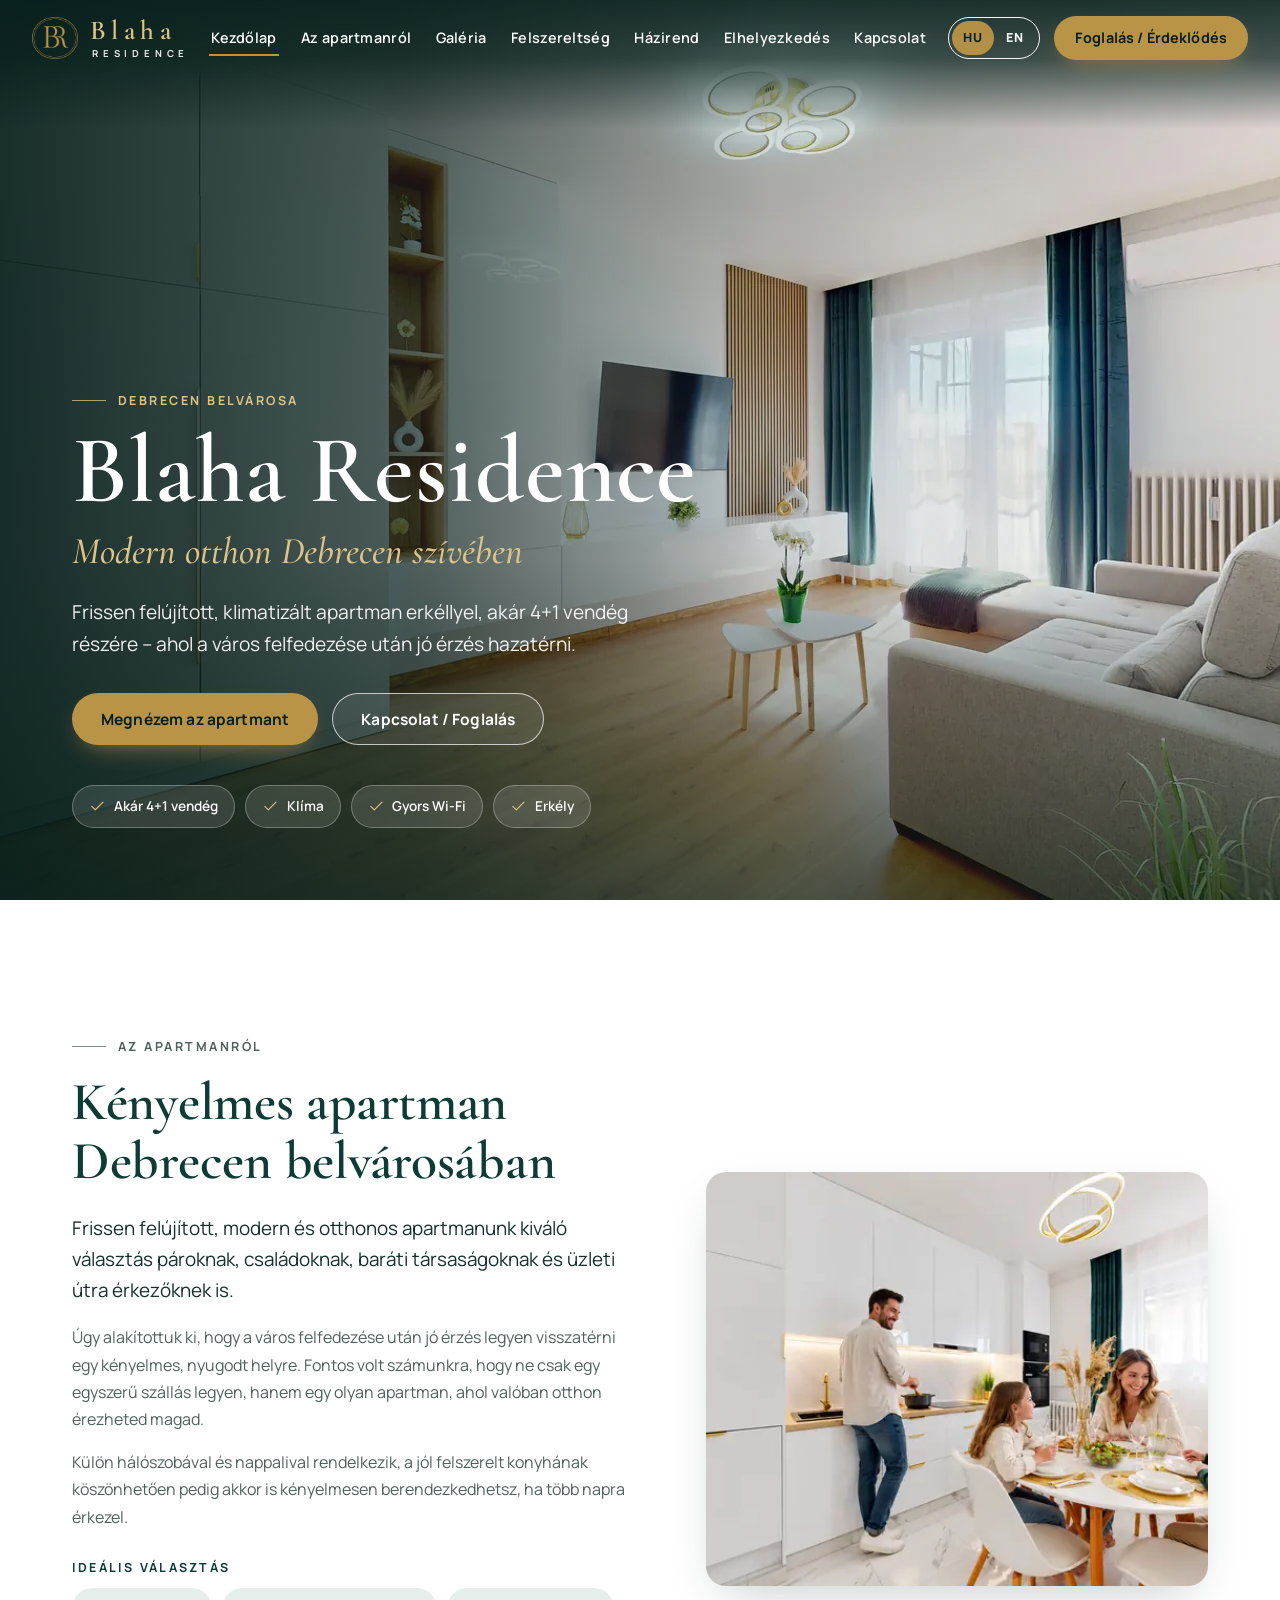
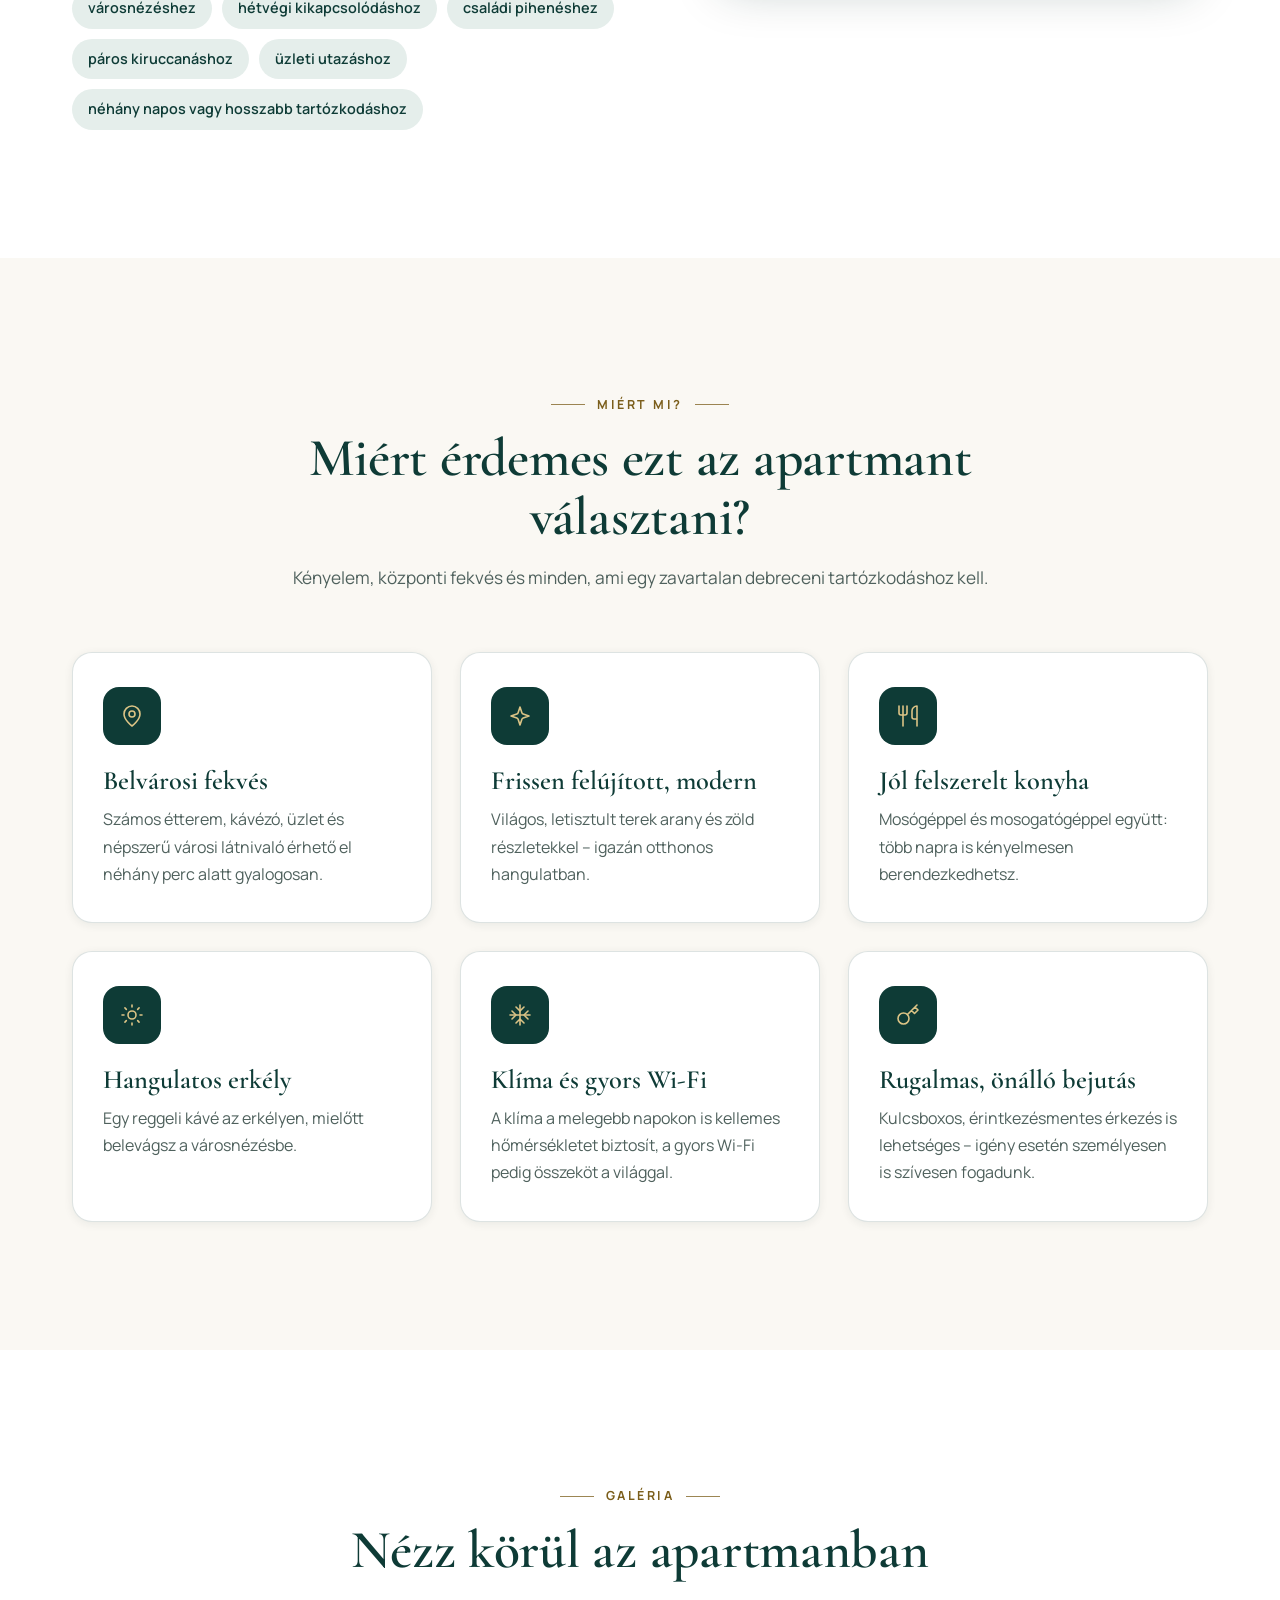
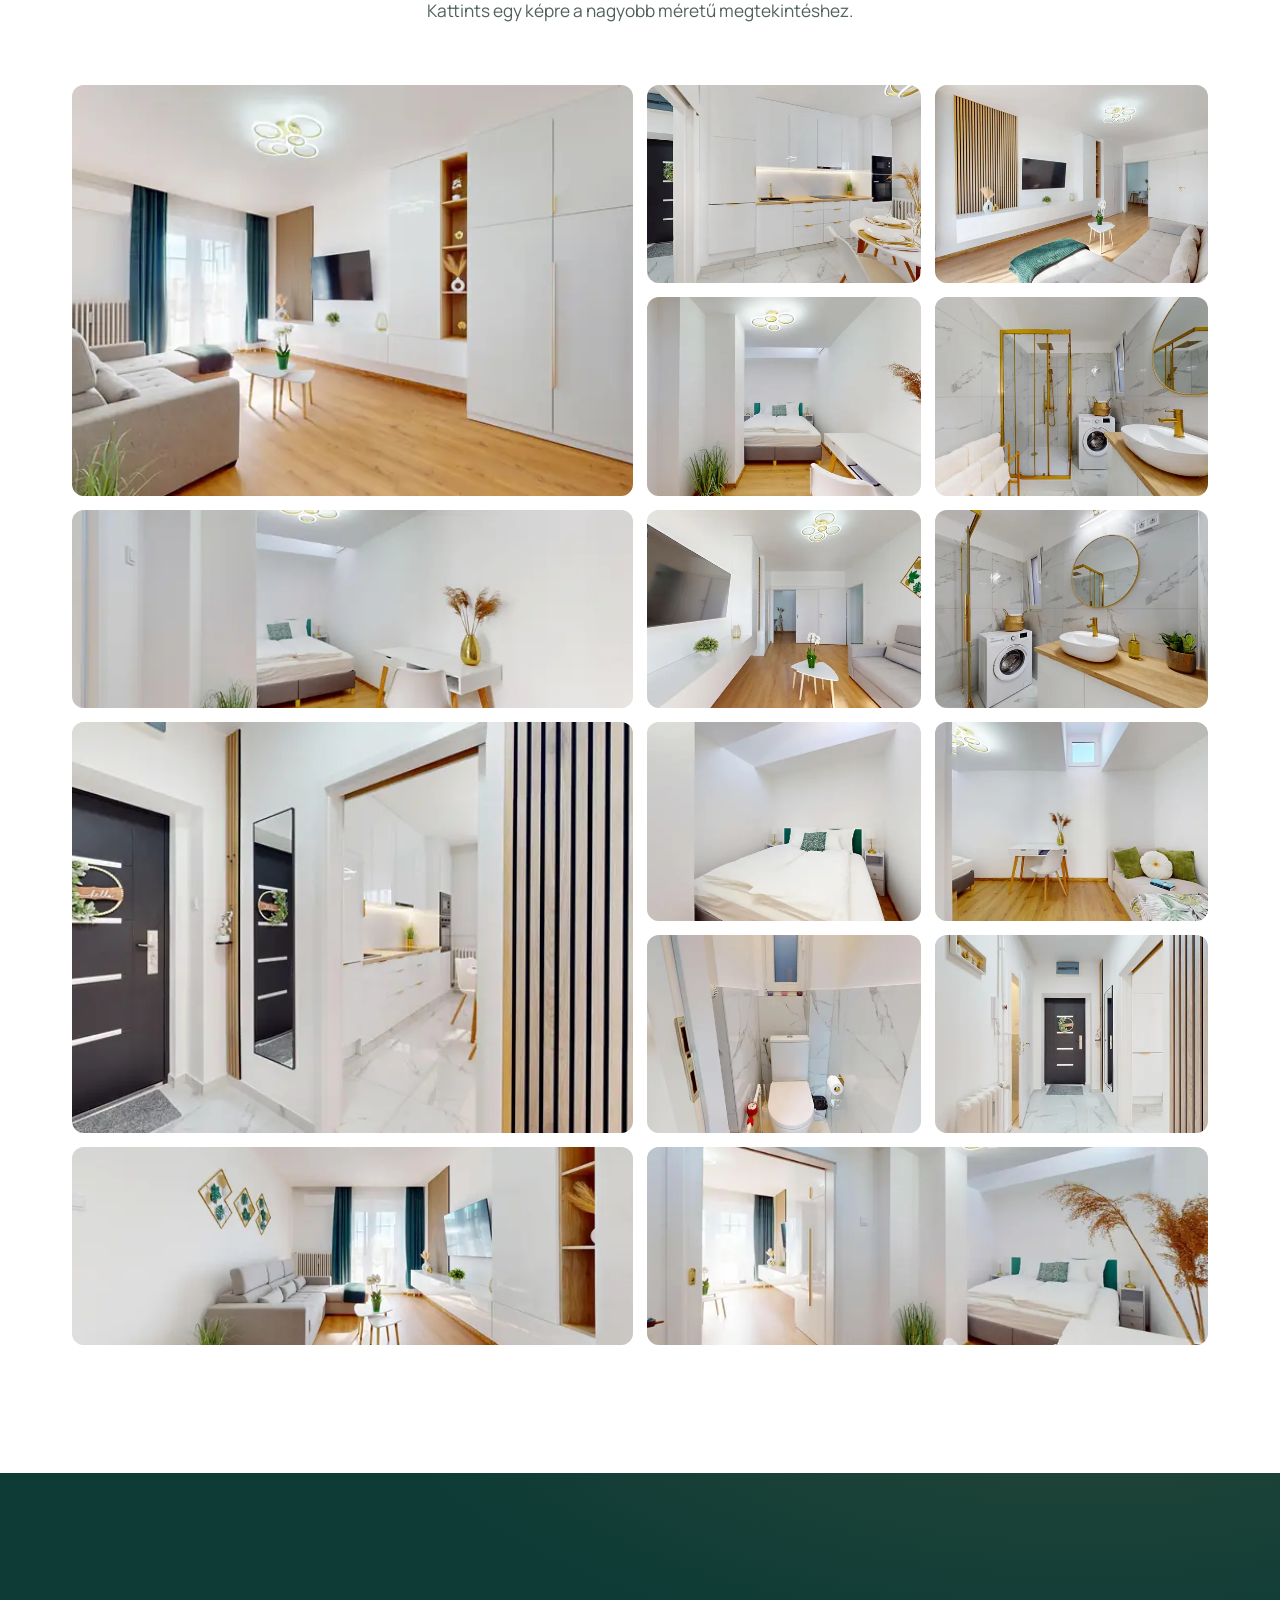
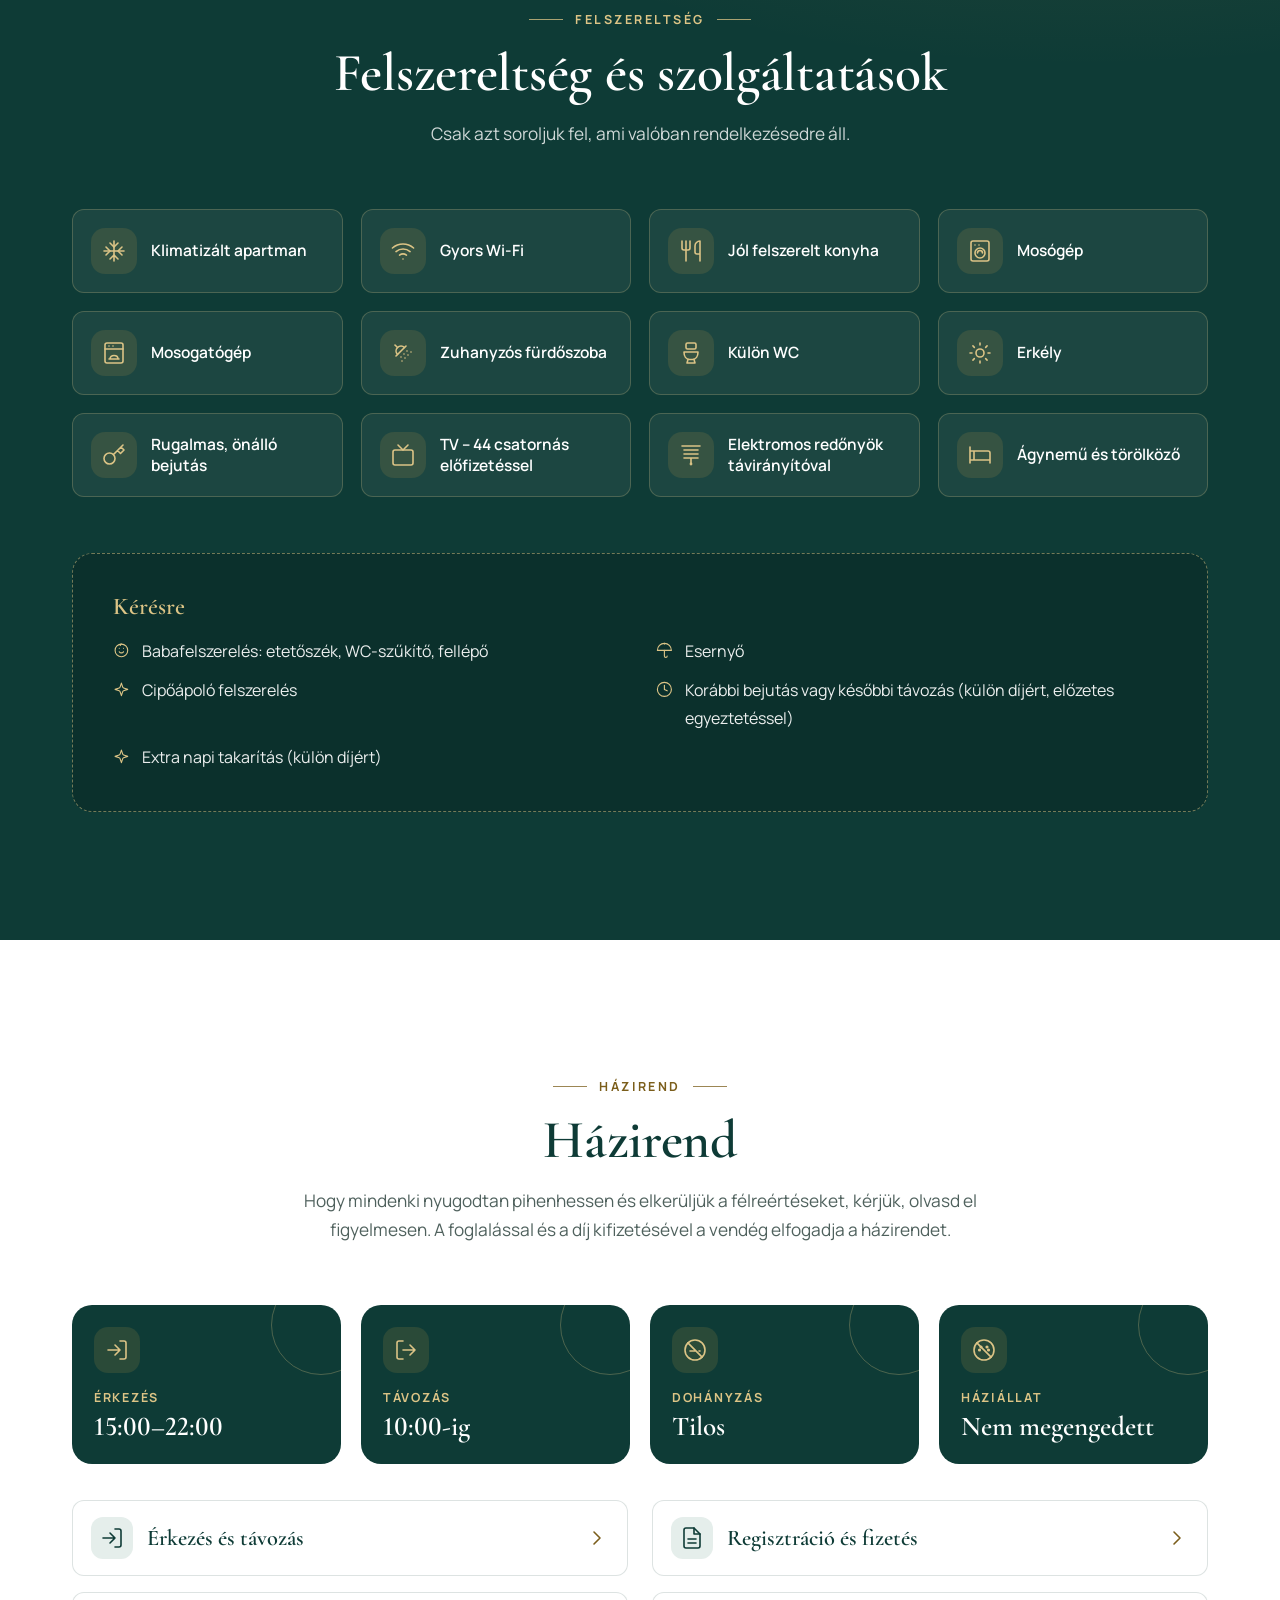
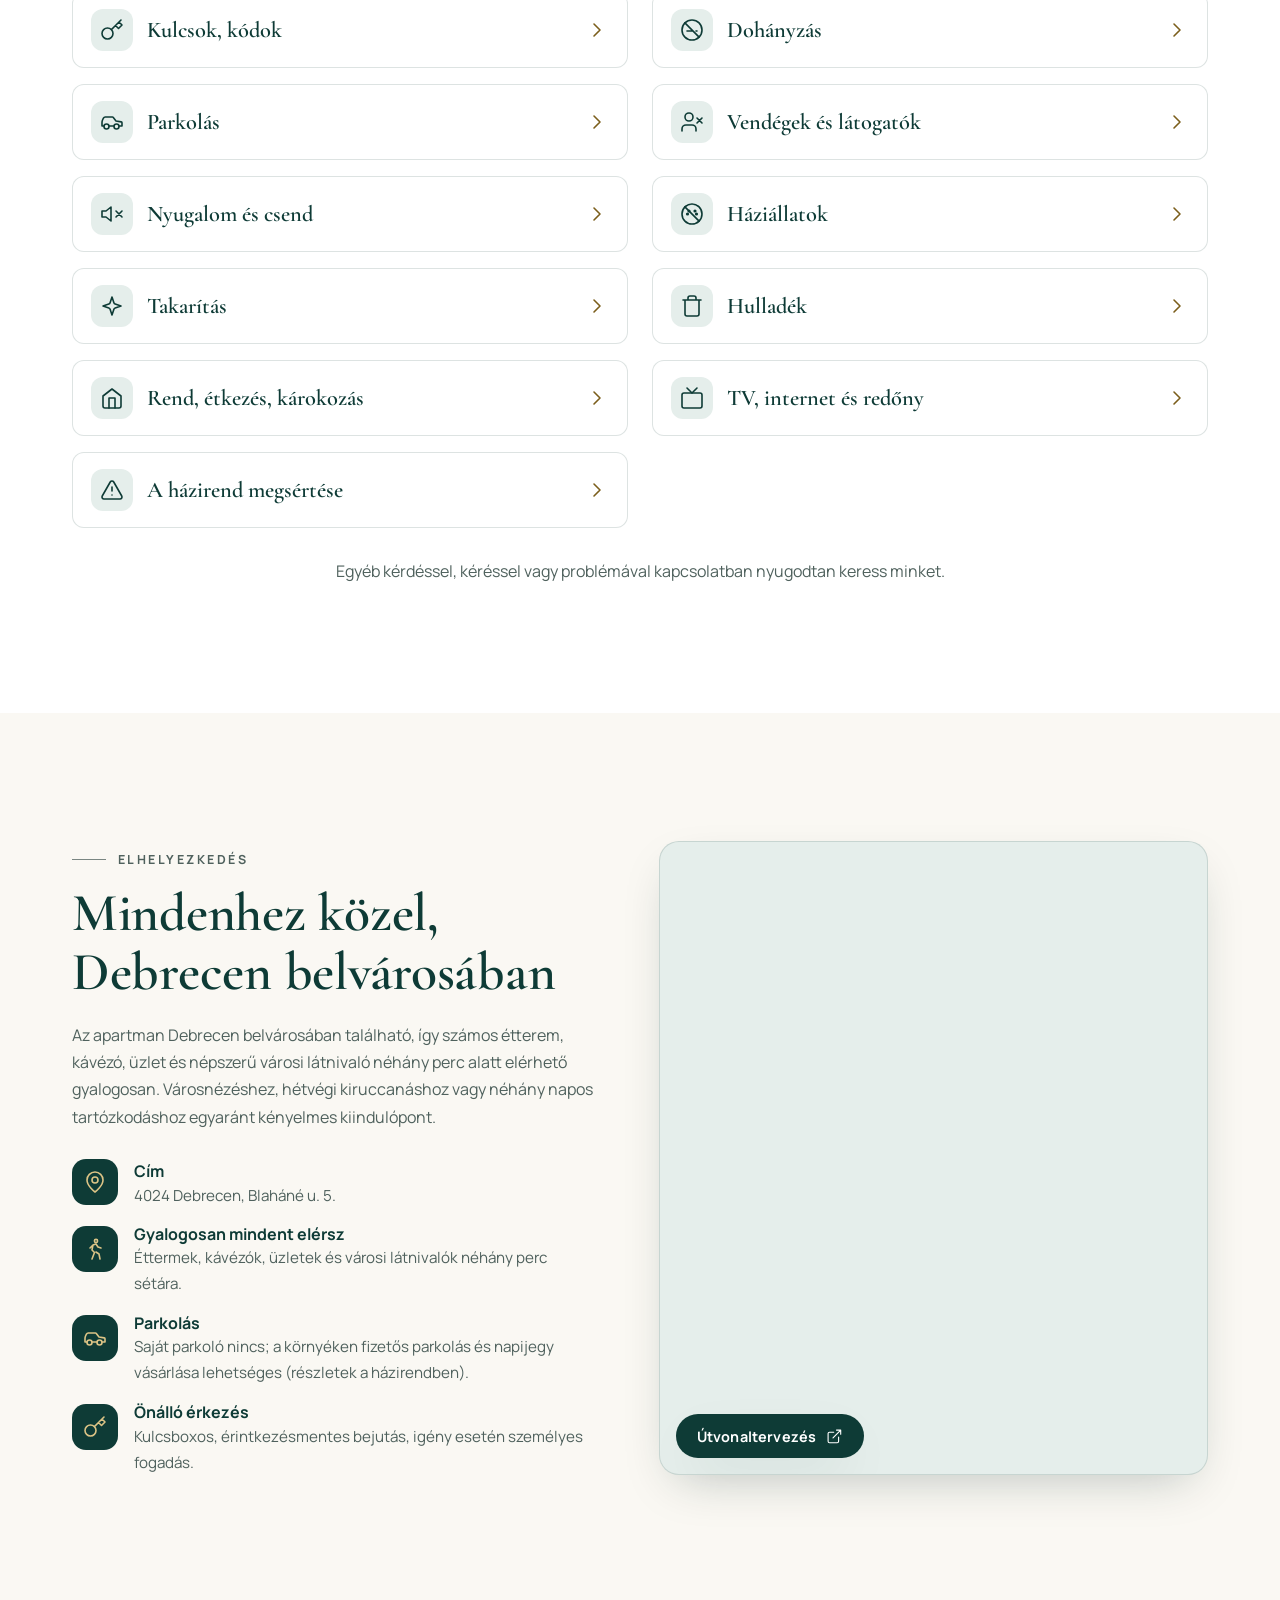
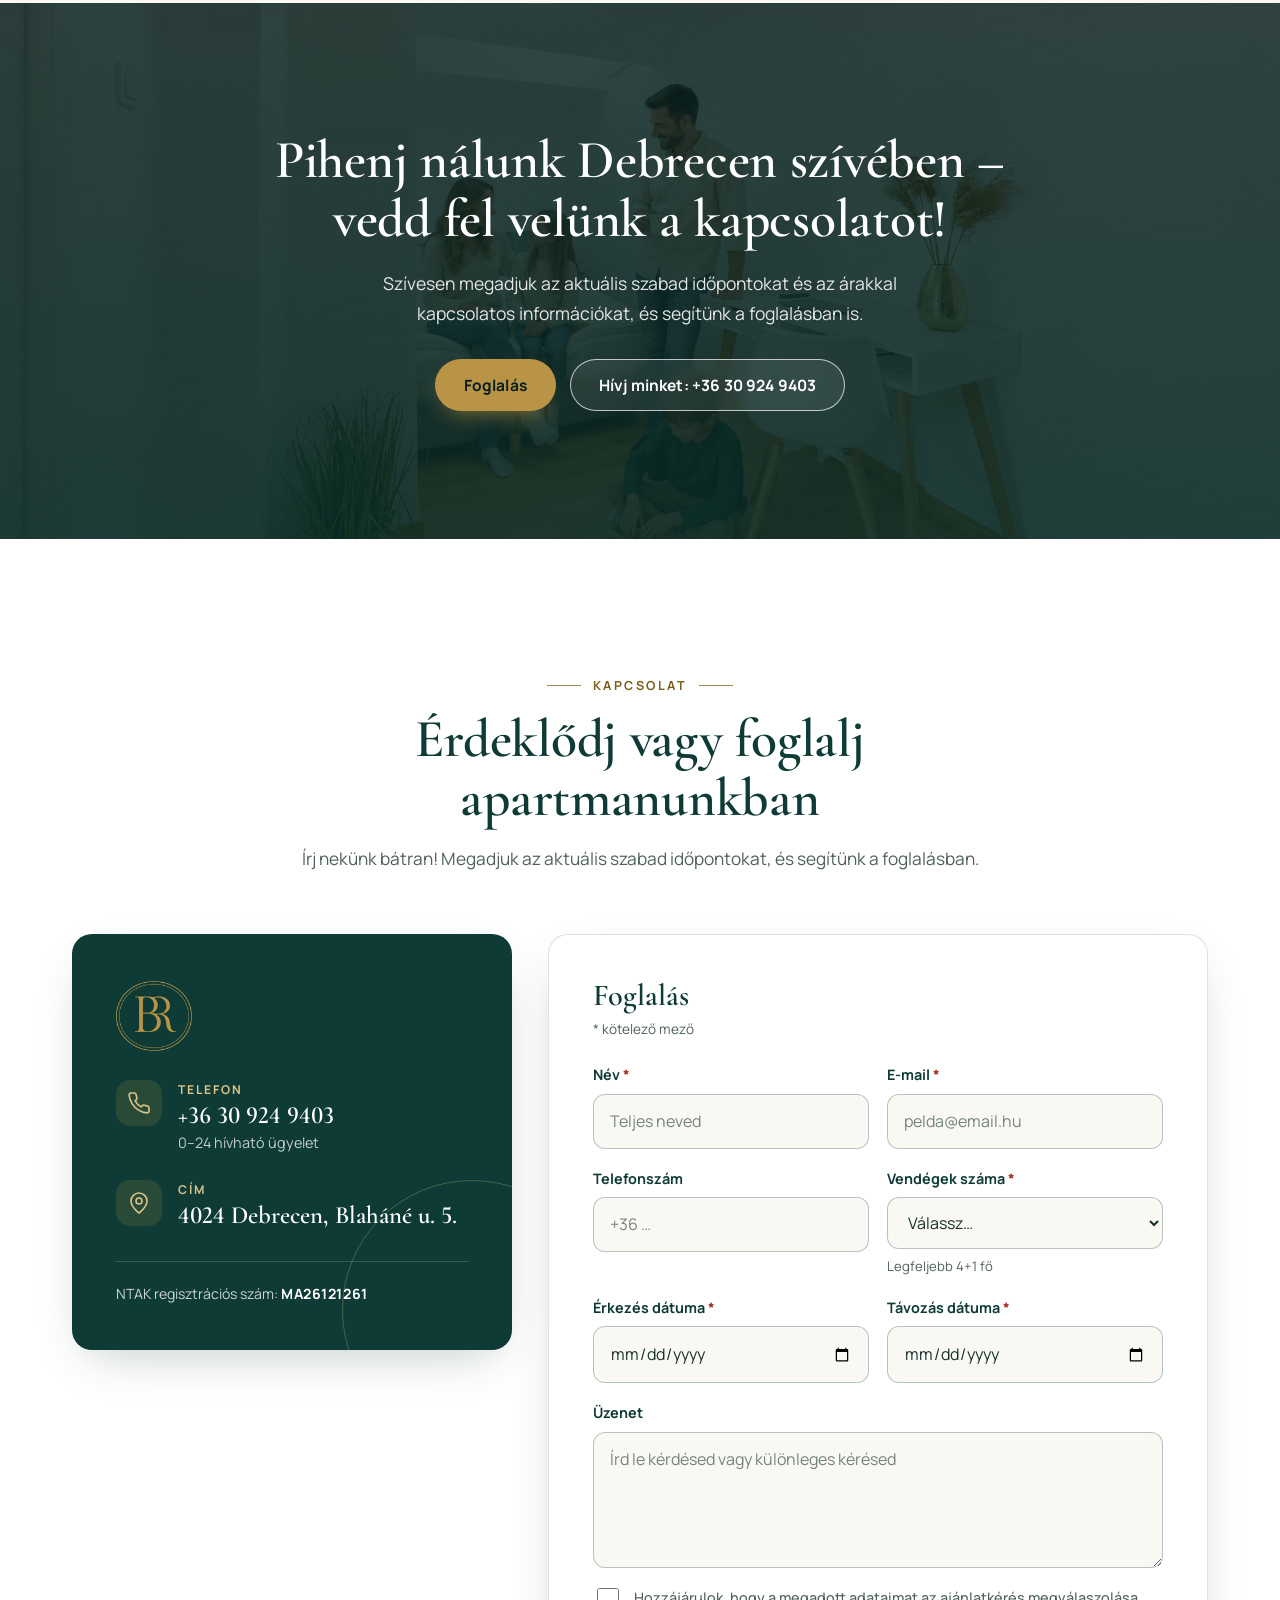
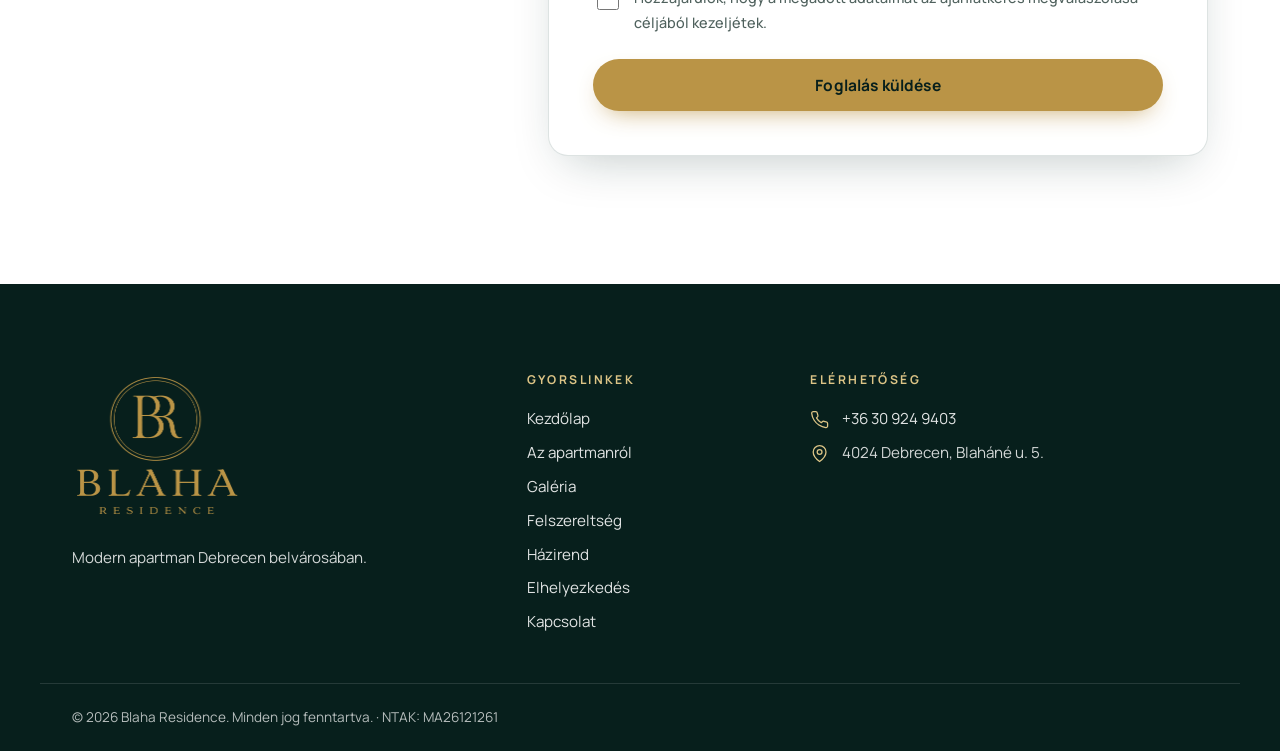
==== commit 875efd0c: "Add files via upload" ====
--- a/index.html
+++ b/index.html
@@ -156,7 +156,7 @@
       <p class="reveal">Az apartman Debrecen belvárosában található, így számos étterem, kávézó, üzlet és népszerű városi látnivaló néhány perc alatt elérhető gyalogosan. Városnézéshez, hétvégi kiruccanáshoz vagy néhány napos tartózkodáshoz egyaránt kényelmes kiindulópont.</p>
       <address class="addr reveal">
         <span class="am-icon"><svg class="icon" width="24" height="24" viewBox="0 0 24 24" aria-hidden="true" focusable="false"><use href="#i-pin"/></svg></span>
-        <span><strong>Cím</strong><br>4024 Debrecen, Blaháné u. 5.</span>
+        <span><strong>Cím</strong>4024 Debrecen, Blaháné u. 5.</span>
       </address>
       <ul class="points reveal"><li><span class="am-icon"><svg class="icon" width="24" height="24" viewBox="0 0 24 24" aria-hidden="true" focusable="false"><use href="#i-walk"/></svg></span><div><h3>Gyalogosan mindent elérsz</h3><p>Éttermek, kávézók, üzletek és városi látnivalók néhány perc sétára.</p></div></li><li><span class="am-icon"><svg class="icon" width="24" height="24" viewBox="0 0 24 24" aria-hidden="true" focusable="false"><use href="#i-car"/></svg></span><div><h3>Parkolás</h3><p>Saját parkoló nincs; a környéken fizetős parkolás és napijegy vásárlása lehetséges (részletek a házirendben).</p></div></li><li><span class="am-icon"><svg class="icon" width="24" height="24" viewBox="0 0 24 24" aria-hidden="true" focusable="false"><use href="#i-key"/></svg></span><div><h3>Önálló érkezés</h3><p>Kulcsboxos, érintkezésmentes bejutás, igény esetén személyes fogadás.</p></div></li></ul>
     </div>
--- a/assets/css/styles.css
+++ b/assets/css/styles.css
@@ -102,7 +102,7 @@
 
 /* ---- Header ------------------------------------------------------------- */
 .site-header{position:fixed;inset:0 0 auto 0;z-index:100;height:var(--header-h);color:#fff;transition:background-color .3s ease,box-shadow .3s ease,color .3s ease}
-.site-header::before{content:"";position:absolute;inset:0;background:linear-gradient(rgba(7,31,28,.55),rgba(7,31,28,0));pointer-events:none;transition:opacity .3s}
+.site-header::before{content:"";position:absolute;left:0;right:0;top:0;height:170%;background:linear-gradient(rgba(7,31,28,.88) 0%,rgba(7,31,28,.7) 45%,rgba(7,31,28,0) 100%);pointer-events:none;transition:opacity .3s}
 .site-header.is-solid{background:rgba(255,255,255,.94);backdrop-filter:saturate(1.4) blur(14px);-webkit-backdrop-filter:saturate(1.4) blur(14px);box-shadow:0 1px 0 var(--line),0 8px 30px -20px rgba(10,43,39,.4);color:var(--green-800)}
 .site-header.is-solid::before{opacity:0}
 .site-header .container{max-width:1360px}
@@ -201,11 +201,10 @@
 .tags li{padding:8px 16px;border-radius:999px;background:var(--green-100);color:var(--green-800);font-size:.9rem;font-weight:600}
 .about-photo{position:relative;margin-inline:auto;width:100%}
 .photo-frame{position:relative;border-radius:var(--radius);overflow:visible}
-.photo-frame::before{content:"";position:absolute;inset:18px -18px -18px 18px;border:1.5px solid var(--gold);border-radius:var(--radius);z-index:0}
 .photo-frame img{position:relative;z-index:1;width:100%;aspect-ratio:4/3.3;object-fit:cover;border-radius:var(--radius);box-shadow:var(--shadow)}
 .photo-badge{position:absolute;z-index:2;left:-14px;bottom:28px;padding:12px 22px;background:var(--green-800);color:var(--gold-light);font-family:var(--font-serif);font-size:1.25rem;font-weight:600;border-radius:12px;box-shadow:var(--shadow)}
 @media (min-width:960px){.about-grid{grid-template-columns:1.05fr .95fr;gap:80px}}
-@media (max-width:959px){.photo-frame::before{inset:12px -8px -12px 8px}.photo-badge{left:10px}}
+@media (max-width:959px){.photo-badge{left:10px}}
 
 .stats{display:grid;grid-template-columns:repeat(2,1fr);gap:14px;margin-top:clamp(48px,7vw,80px)}
 .stats li{display:flex;flex-direction:column;align-items:center;text-align:center;padding:26px 14px;border:1px solid var(--line);border-radius:var(--radius);background:var(--cream)}
@@ -283,6 +282,10 @@
 .fact-label{font-size:.78rem;font-weight:700;letter-spacing:.14em;text-transform:uppercase;color:var(--gold-light)}
 .facts strong{font-family:var(--font-serif);font-size:1.7rem;line-height:1.1;font-weight:600}
 @media (min-width:860px){.facts{grid-template-columns:repeat(4,1fr);gap:20px}}
+.facts li{min-width:0}
+.facts strong{overflow-wrap:anywhere;hyphens:auto}
+@media (max-width:480px){.facts li{padding:18px 16px}.facts strong{font-size:1.3rem}}
+@media (max-width:360px){.facts strong{font-size:1.15rem}}
 
 .rules-list{display:grid;gap:14px;align-items:start}
 @media (min-width:900px){.rules-list{grid-template-columns:repeat(2,1fr);gap:16px 24px}}
@@ -305,7 +308,9 @@
 .location-grid{display:grid;gap:44px;align-items:start}
 .location-text>p{color:var(--muted)}
 .location-text h2{margin-bottom:20px}
-.addr{display:flex;align-items:center;gap:16px;margin-top:26px;padding:18px 20px;border-radius:var(--radius-sm);background:#fff;border:1px solid var(--line)}
+.addr{display:flex;align-items:flex-start;gap:16px;margin-top:28px;font-style:normal}
+.addr strong{display:block;font-weight:700;color:var(--green-800);font-size:1rem;margin-bottom:2px}
+.addr span:last-child{color:var(--muted);font-size:.95rem}
 .addr .am-icon,.points .am-icon{background:var(--green-800)}
 .points{display:grid;gap:18px;margin-top:28px}
 .points li{display:flex;gap:16px;align-items:flex-start}
@@ -417,3 +422,4 @@
   *,*::before,*::after{animation-duration:.01ms!important;animation-iteration-count:1!important;transition-duration:.01ms!important;transition-delay:0ms!important}
   .js .reveal{opacity:1;transform:none}
 }
+.addr+.points{margin-top:18px}.addr span:last-child{line-height:1.5}
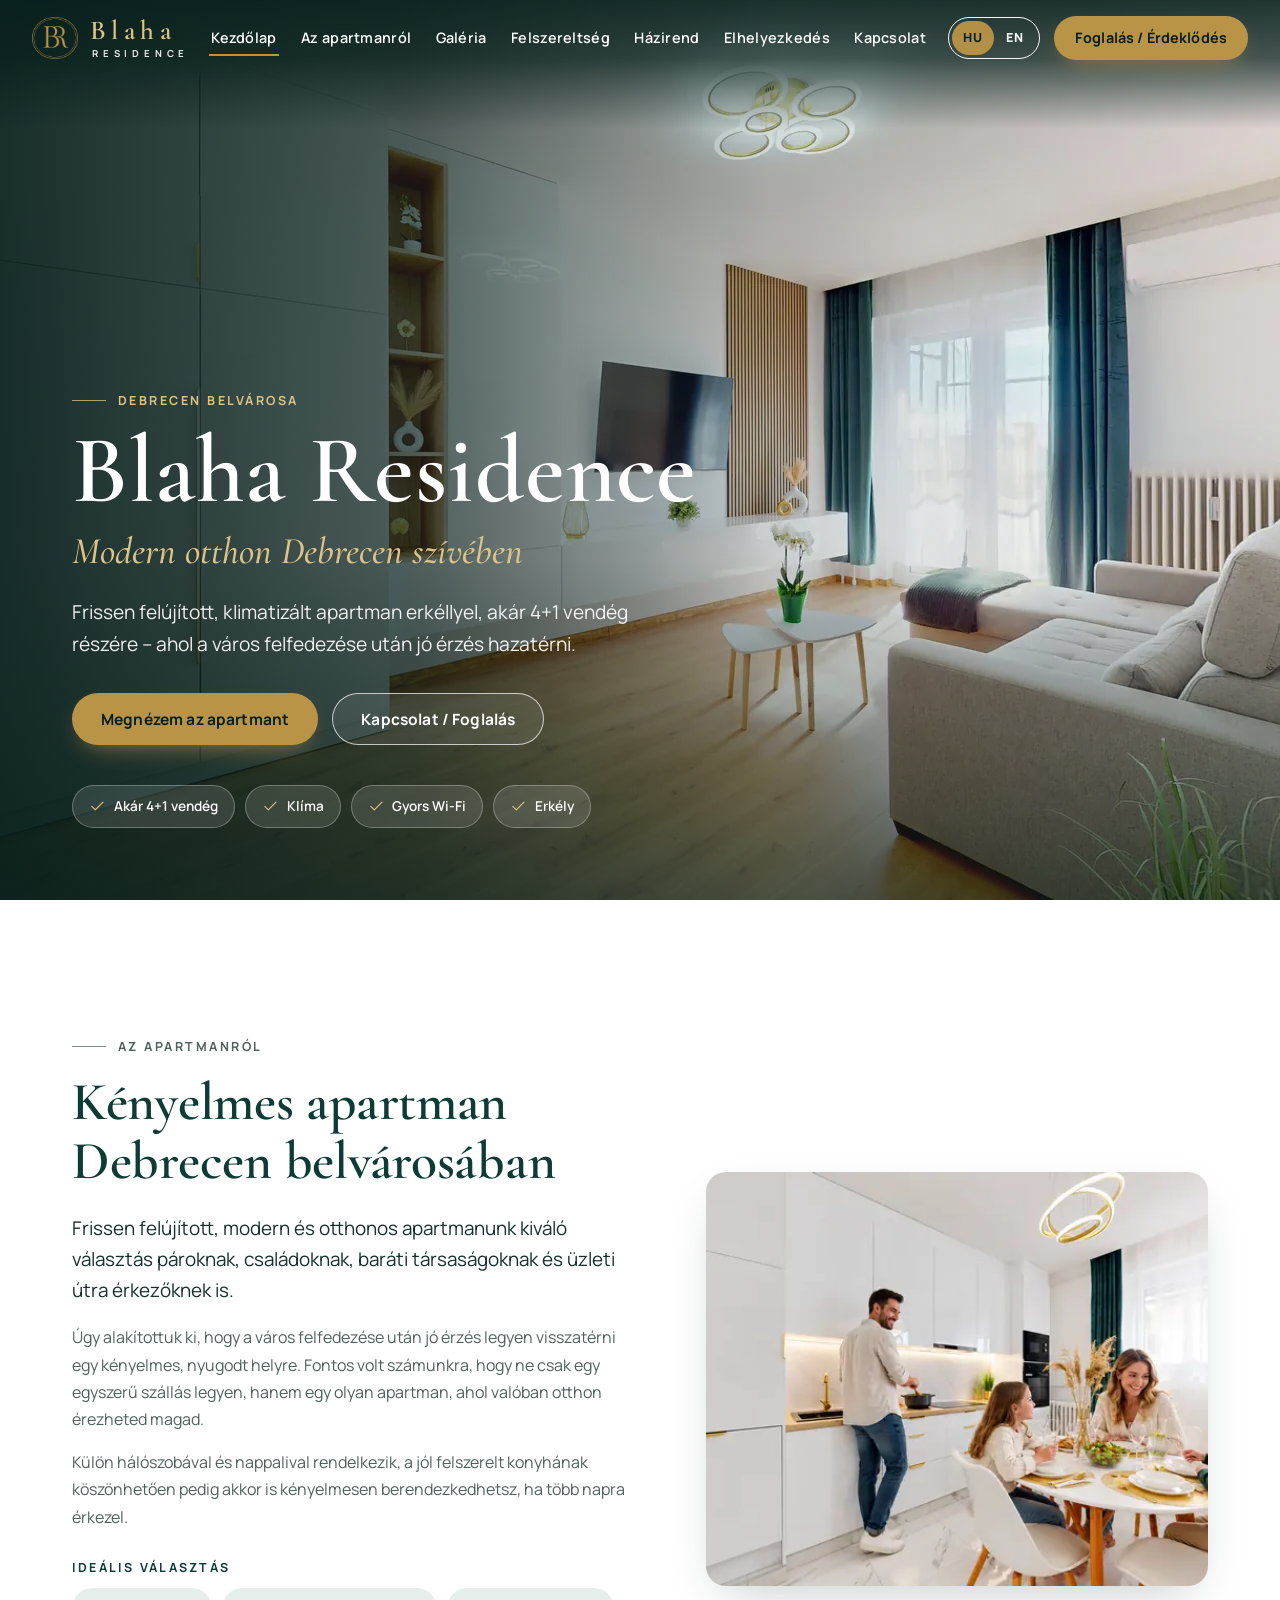
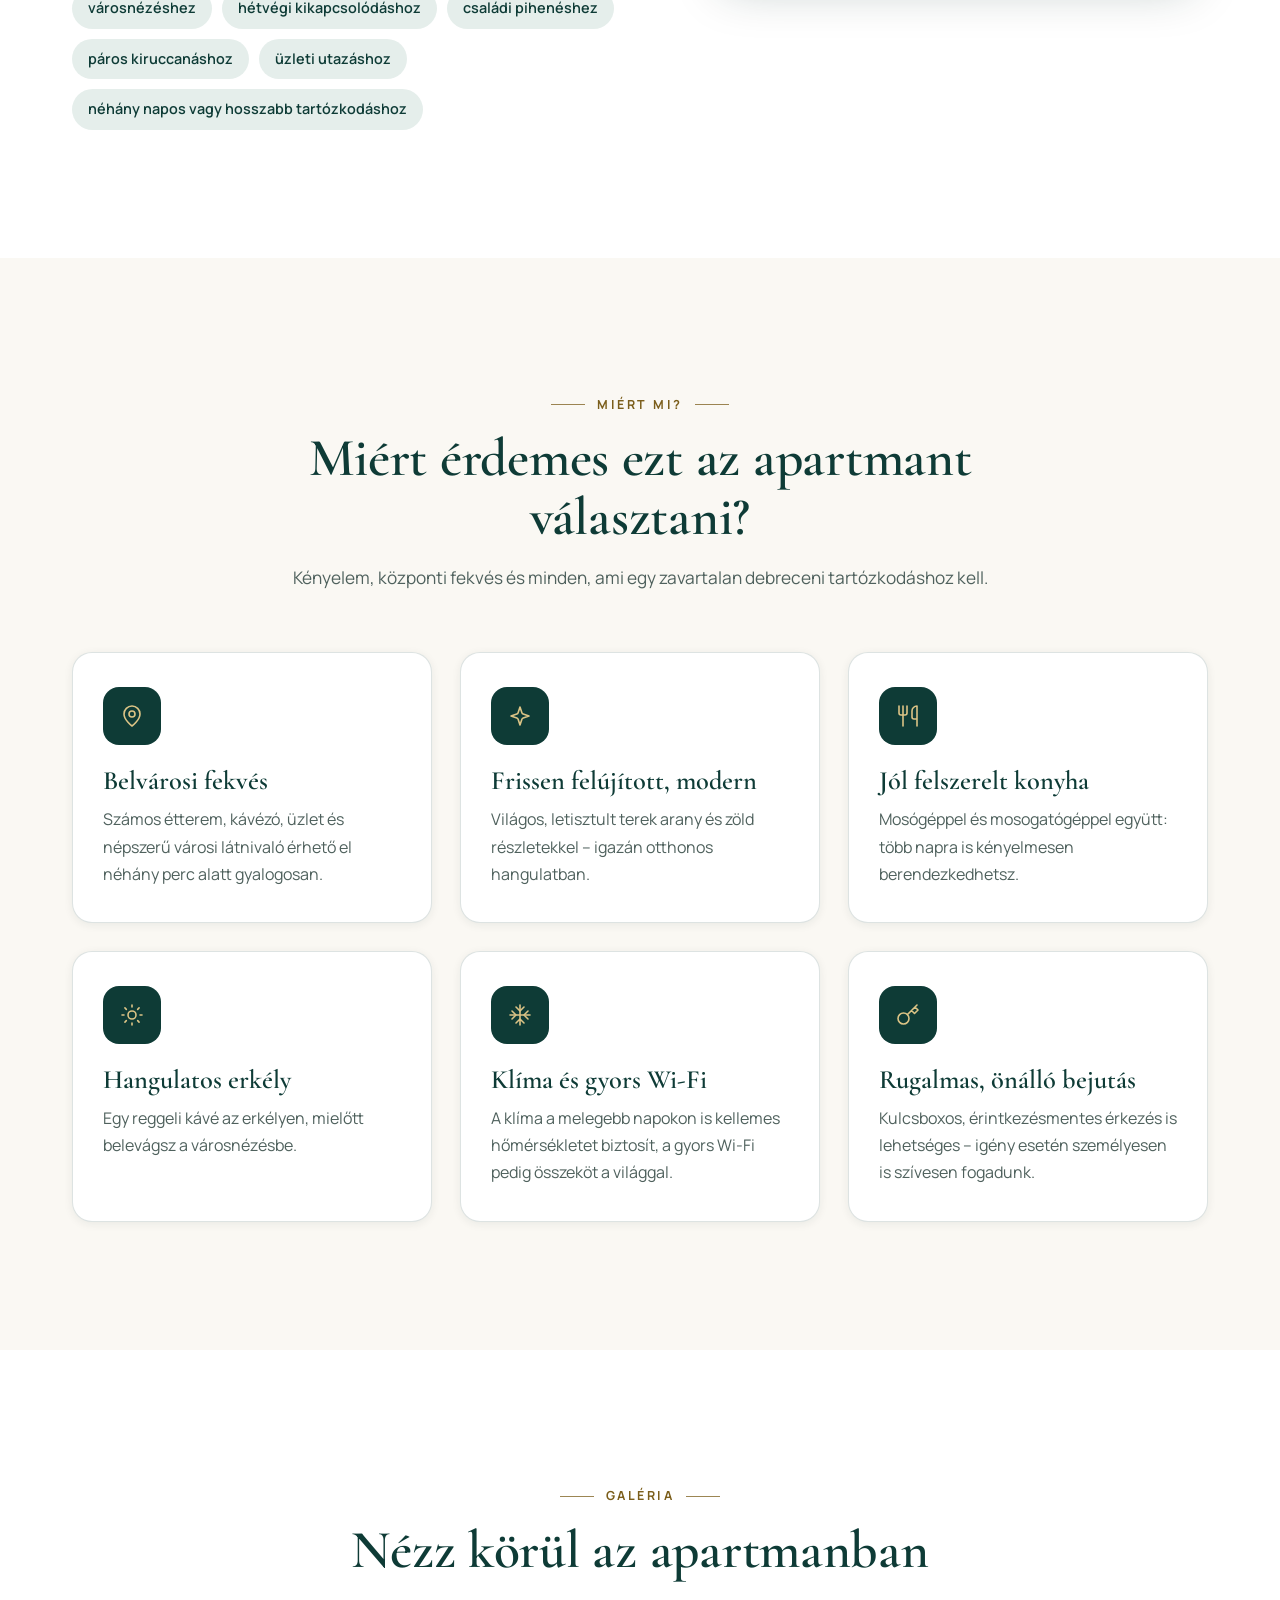
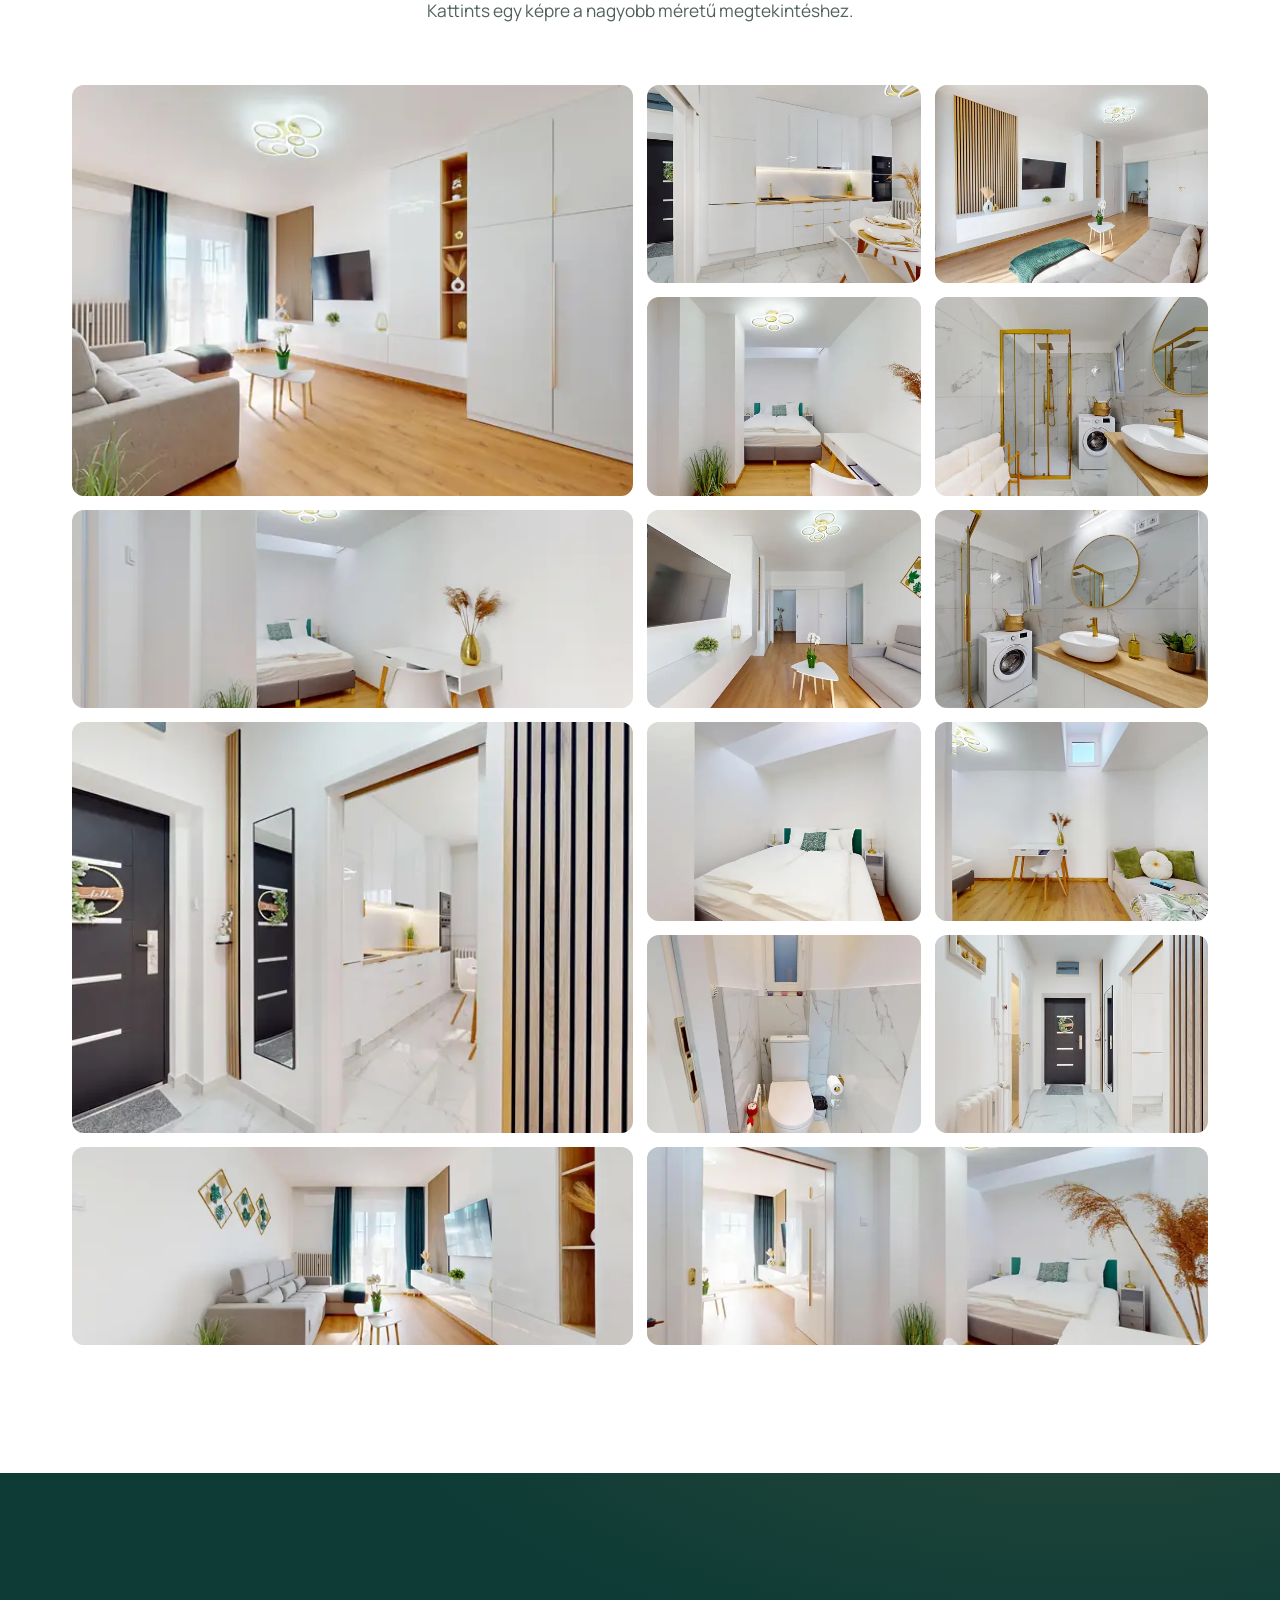
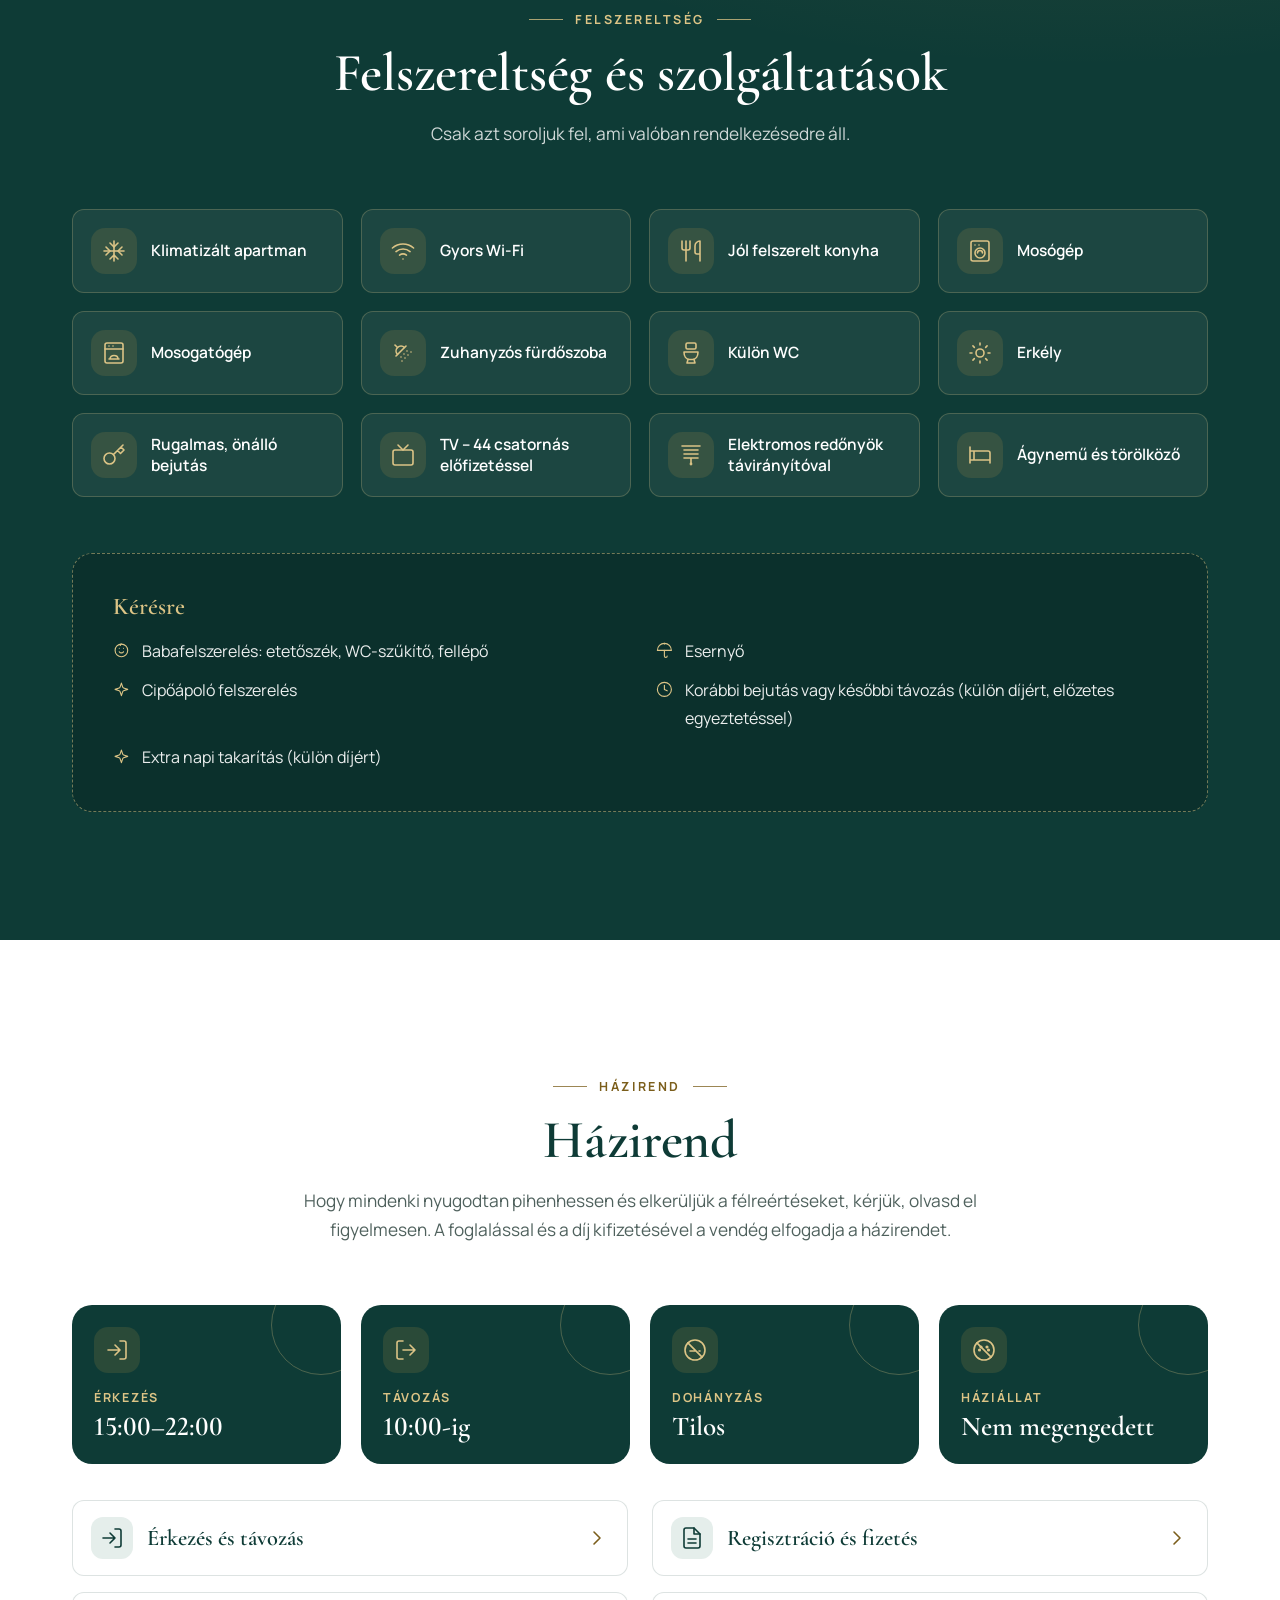
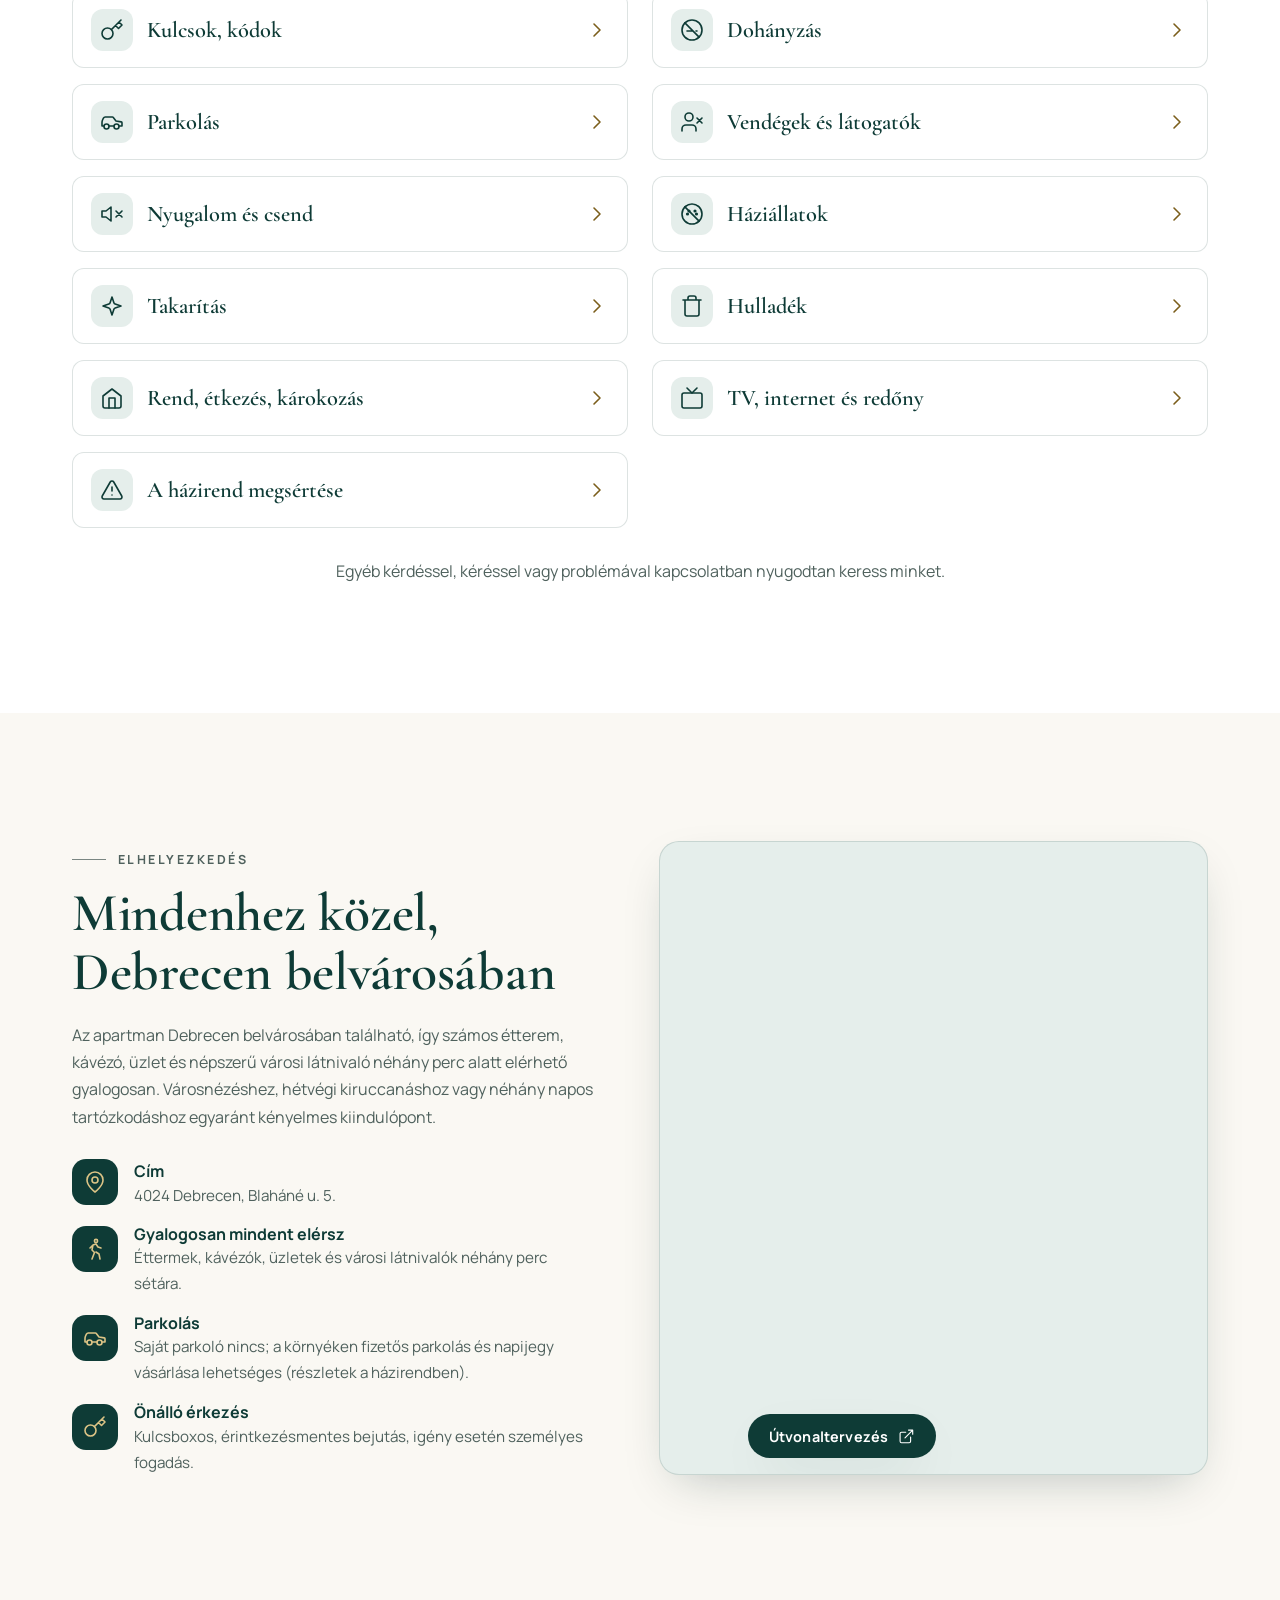
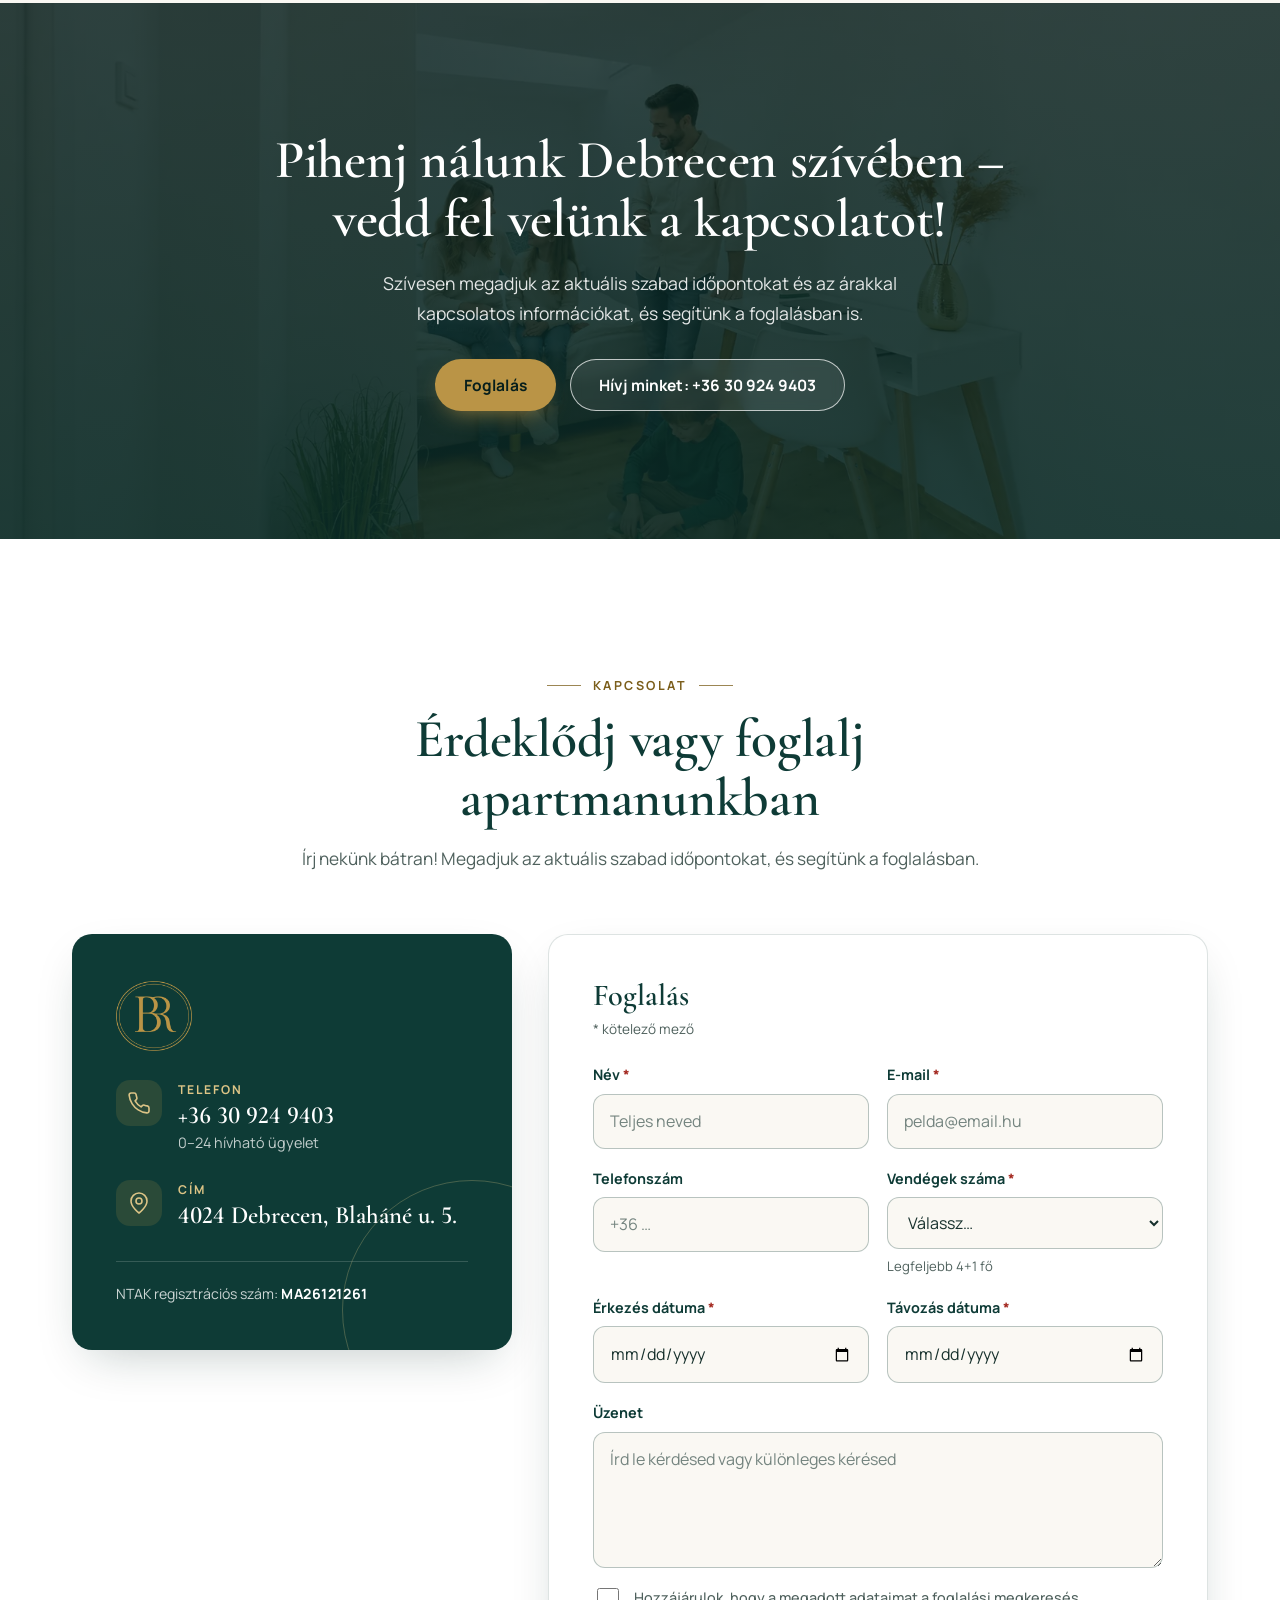
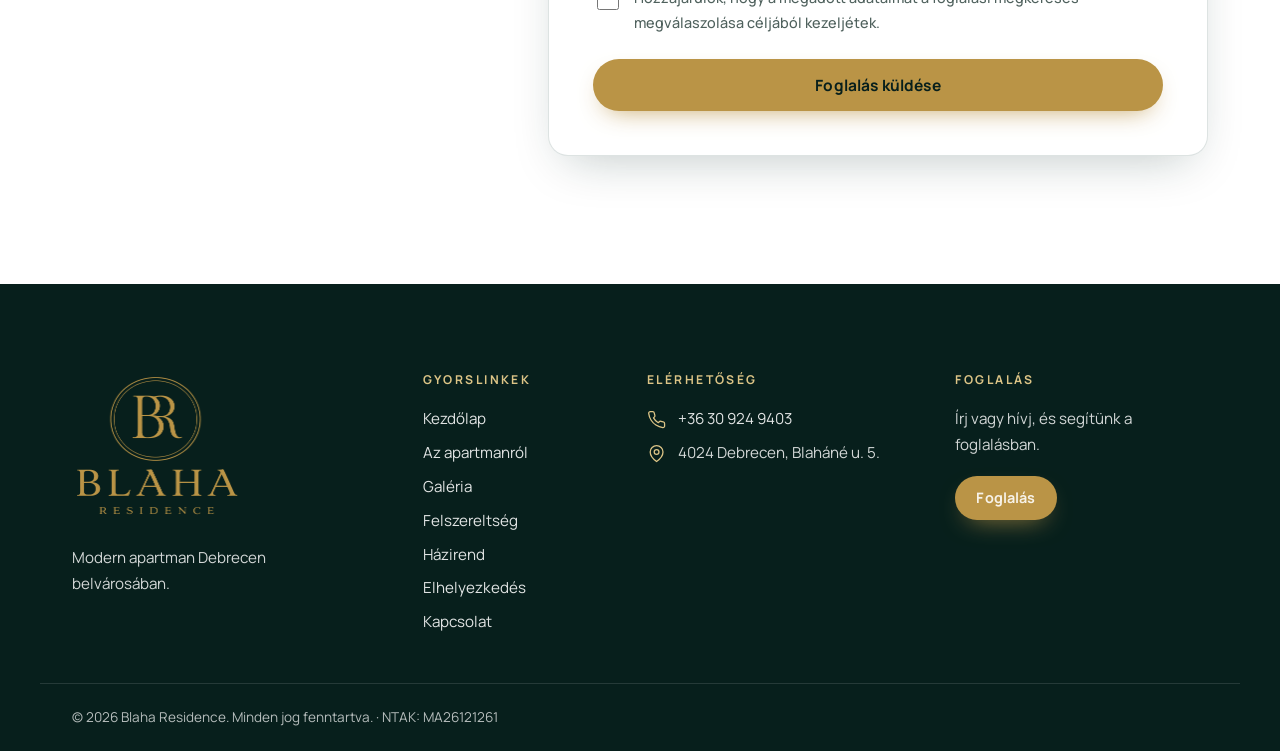
==== commit 1009959e: "Add files via upload" ====
--- a/index.html
+++ b/index.html
@@ -255,7 +255,7 @@
             <div class="field field-wide consent">
               <label class="check" for="f-consent">
                 <input id="f-consent" name="consent" type="checkbox" required aria-describedby="err-consent">
-                <span>Hozzájárulok, hogy a megadott adataimat az ajánlatkérés megválaszolása céljából kezeljétek.</span>
+                <span>Hozzájárulok, hogy a megadott adataimat a foglalási megkeresés megválaszolása céljából kezeljétek.</span>
               </label>
               <p class="field-error" id="err-consent" hidden></p>
             </div>
@@ -263,7 +263,7 @@
           <button class="btn btn-gold btn-block" type="submit" id="form-submit">Foglalás küldése</button>
           <div class="form-status" id="form-status" role="status" aria-live="polite" tabindex="-1" hidden></div>
         </form>
-        <script type="application/json" id="form-i18n">{"required": "Kérjük, töltsd ki ezt a mezőt.", "email": "Kérjük, adj meg érvényes e-mail címet.", "phone": "+36 30 924 9403", "arrivalPast": "Az érkezés dátuma nem lehet a múltban.", "departure": "A távozás dátuma az érkezés után kell legyen.", "guests": "Kérjük, válaszd ki a vendégek számát.", "consent": "A küldéshez el kell fogadnod az adatkezelési hozzájárulást.", "summary": "Kérjük, javítsd a megjelölt mezőket.", "success": "Köszönjük! Foglalási kérésedet megkaptuk, hamarosan jelentkezünk.", "failure": "Az üzenetet most nem sikerült elküldeni. Kérjük, próbáld újra, vagy hívj minket telefonon:", "notConfigured": "Az online ajánlatkérő űrlap jelenleg nem érhető el, ezért az üzeneted nem lett elküldve. Kérjük, hívj minket telefonon:", "sending": "Küldés…", "submit": "Foglalás küldése", "phoneTel": "+36309249403"}</script>
+        <script type="application/json" id="form-i18n">{"required": "Kérjük, töltsd ki ezt a mezőt.", "email": "Kérjük, adj meg érvényes e-mail címet.", "phone": "+36 30 924 9403", "arrivalPast": "Az érkezés dátuma nem lehet a múltban.", "departure": "A távozás dátuma az érkezés után kell legyen.", "guests": "Kérjük, válaszd ki a vendégek számát.", "consent": "Hozzájárulok, hogy a megadott adataimat a foglalási megkeresés megválaszolása céljából kezeljétek.", "summary": "Kérjük, javítsd a megjelölt mezőket.", "success": "Köszönjük! Foglalási kérésedet megkaptuk, hamarosan jelentkezünk.", "failure": "Az üzenetet most nem sikerült elküldeni. Kérjük, próbáld újra, vagy hívj minket telefonon:", "notConfigured": "Az online ajánlatkérő űrlap jelenleg nem érhető el, ezért az üzeneted nem lett elküldve. Kérjük, hívj minket telefonon:", "sending": "Küldés…", "submit": "Foglalás küldése", "phoneTel": "+36309249403"}</script>
       </div>
     </div>
   </div>
@@ -290,6 +290,11 @@
         <li><svg class="icon" width="24" height="24" viewBox="0 0 24 24" aria-hidden="true" focusable="false"><use href="#i-pin"/></svg><span>4024 Debrecen, Blaháné u. 5.</span></li>
       </ul>
     </div>
+    <div class="foot-col foot-book">
+      <h2 class="foot-h">Foglalás</h2>
+      <p>Írj vagy hívj, és segítünk a foglalásban.</p>
+      <a class="btn btn-gold btn-sm" href="#contact">Foglalás</a>
+    </div>
     
   </div>
   <div class="container foot-bottom">
--- a/assets/css/styles.css
+++ b/assets/css/styles.css
@@ -319,7 +319,7 @@
 .map-card{position:relative;border-radius:var(--radius);overflow:hidden;box-shadow:var(--shadow);border:1px solid var(--line);background:var(--green-100);min-height:420px}
 /* a Google-térkép saját címkártyáját (bal felső sarok) kicsúsztatjuk a látható részből */
 .map-card iframe{position:absolute;left:0;right:0;bottom:0;top:-104px;width:100%;height:calc(100% + 104px);border:0;filter:saturate(.9)}
-.map-route{position:absolute;left:16px;bottom:16px;box-shadow:var(--shadow)}
+.map-route{position:absolute;left:88px;bottom:16px;box-shadow:var(--shadow)}
 @media (min-width:960px){.location-grid{grid-template-columns:1fr 1.05fr;gap:64px;align-items:stretch}.map-card{min-height:520px}}
 
 /* ---- CTA band ----------------------------------------------------------- */
@@ -391,7 +391,8 @@
 .site-footer .social{margin-top:0}
 .foot-bottom{display:flex;flex-wrap:wrap;justify-content:space-between;gap:10px 24px;padding-block:22px;border-top:1px solid rgba(255,255,255,.12);font-size:.85rem;color:rgba(255,255,255,.7)}
 @media (min-width:760px){.foot-grid{grid-template-columns:1.3fr 1fr 1.2fr}}
-@media (min-width:1000px){.foot-grid{grid-template-columns:1.4fr .8fr 1.2fr auto;gap:56px}}
+@media (min-width:1000px){.foot-grid{grid-template-columns:1.4fr .8fr 1.2fr 1.2fr;gap:56px}}
+.foot-book p{margin-bottom:18px;max-width:260px}
 
 /* ---- Lightbox ----------------------------------------------------------- */
 .lightbox{position:fixed;inset:0;width:100%;height:100%;max-width:none;max-height:none;margin:0;padding:0;border:0;background:rgba(5,22,20,.96);color:#fff;overflow:hidden}
